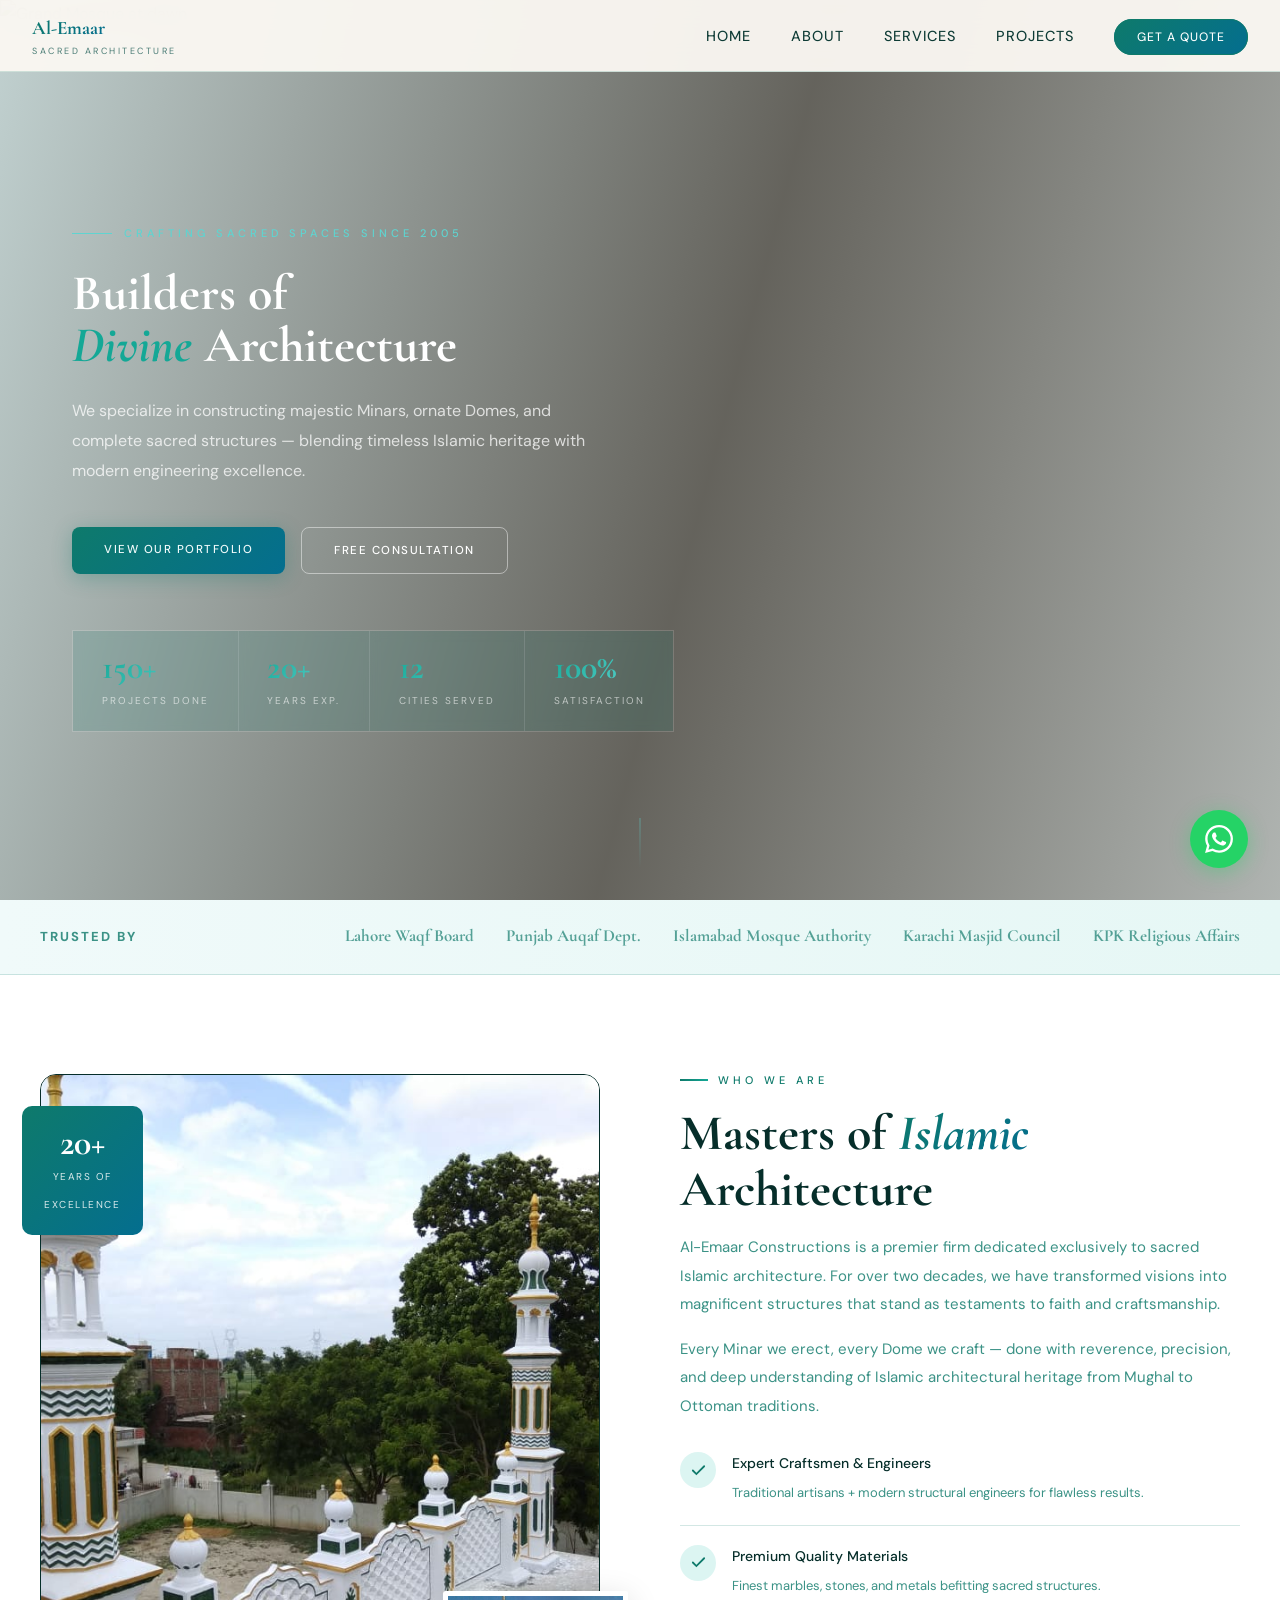
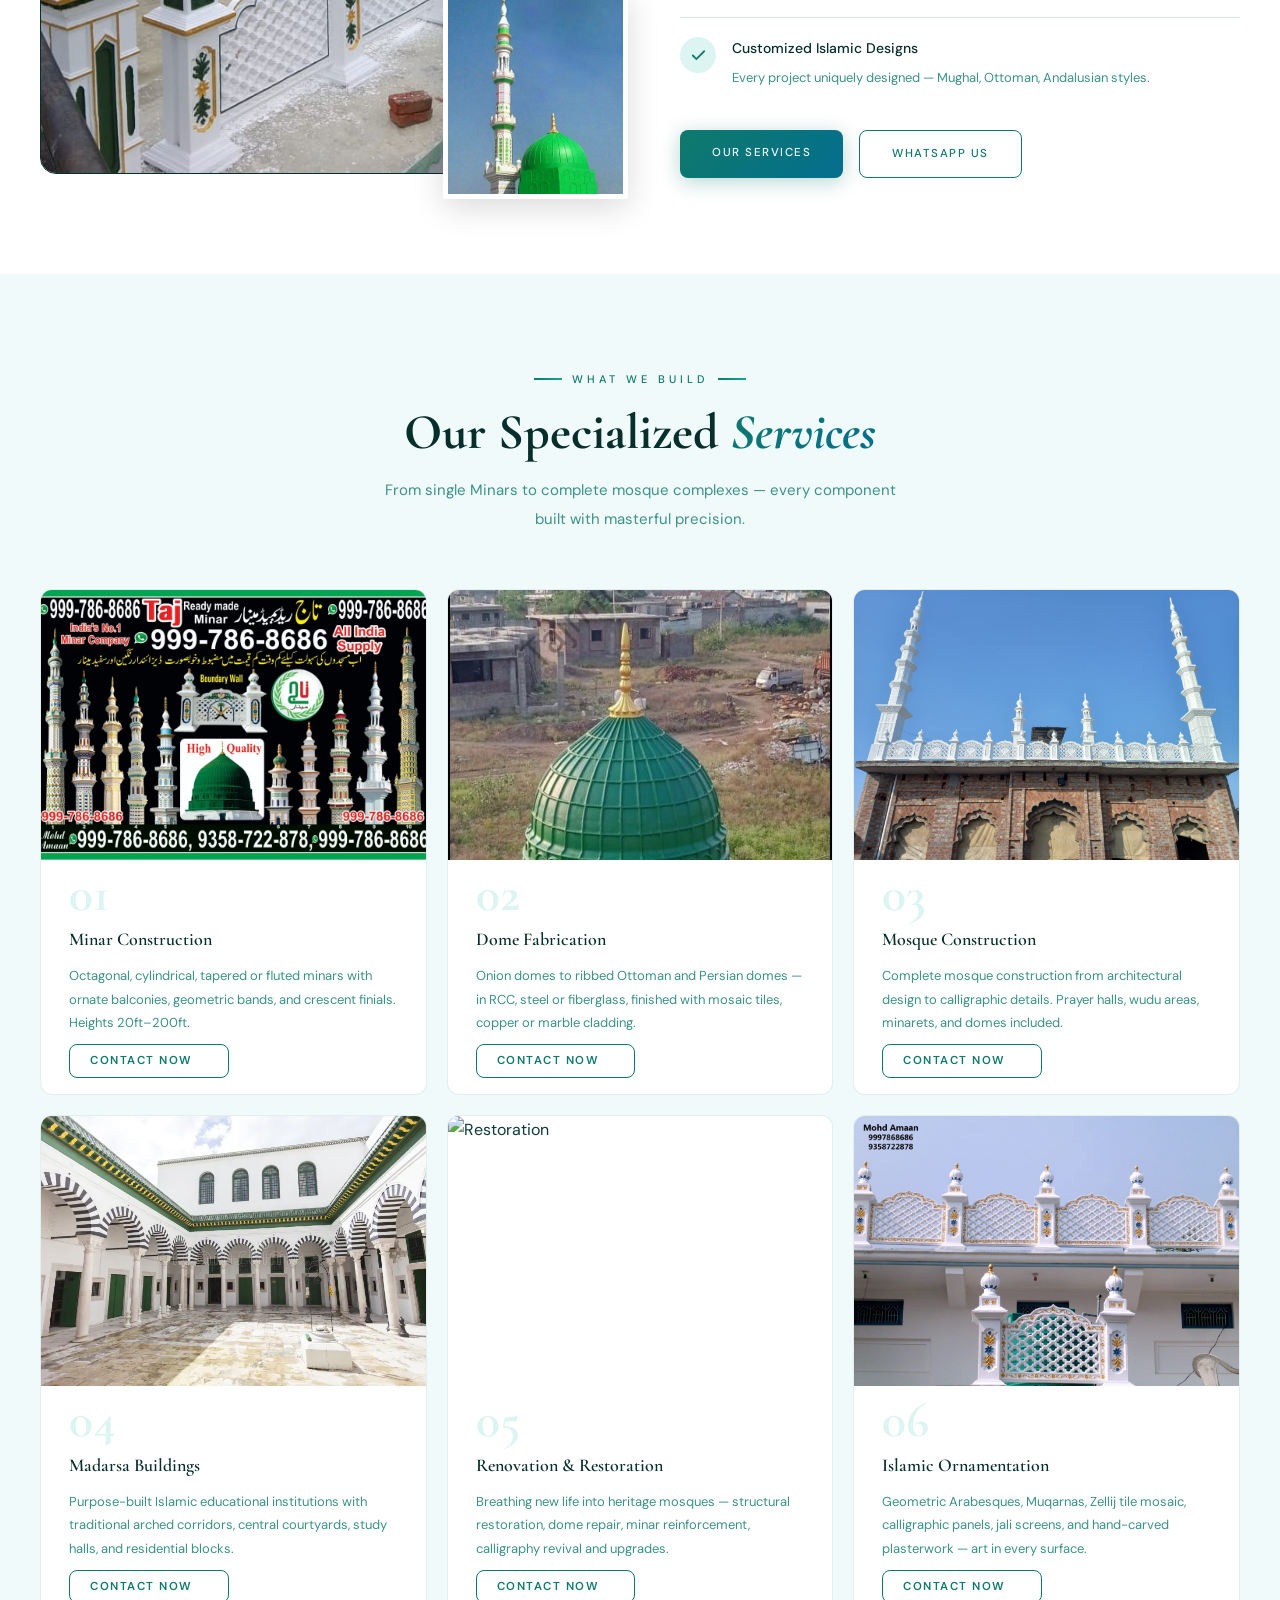
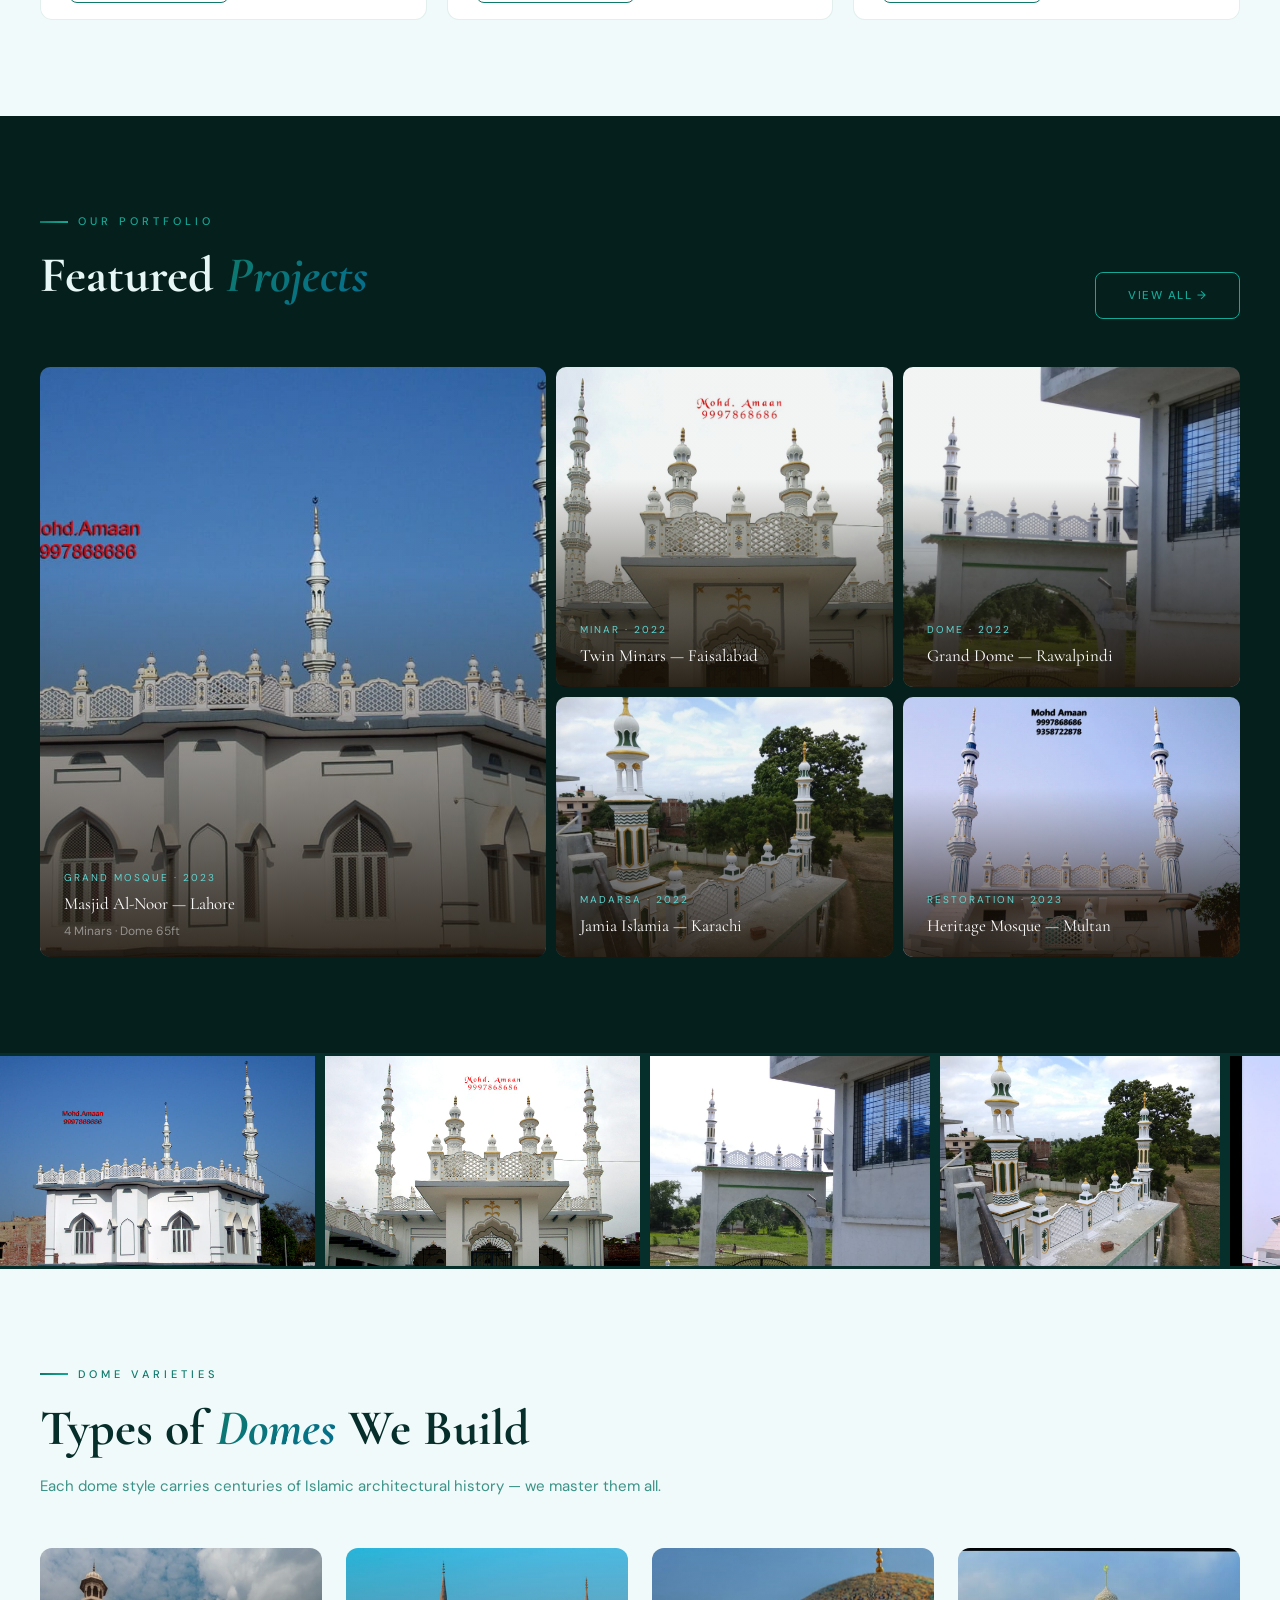
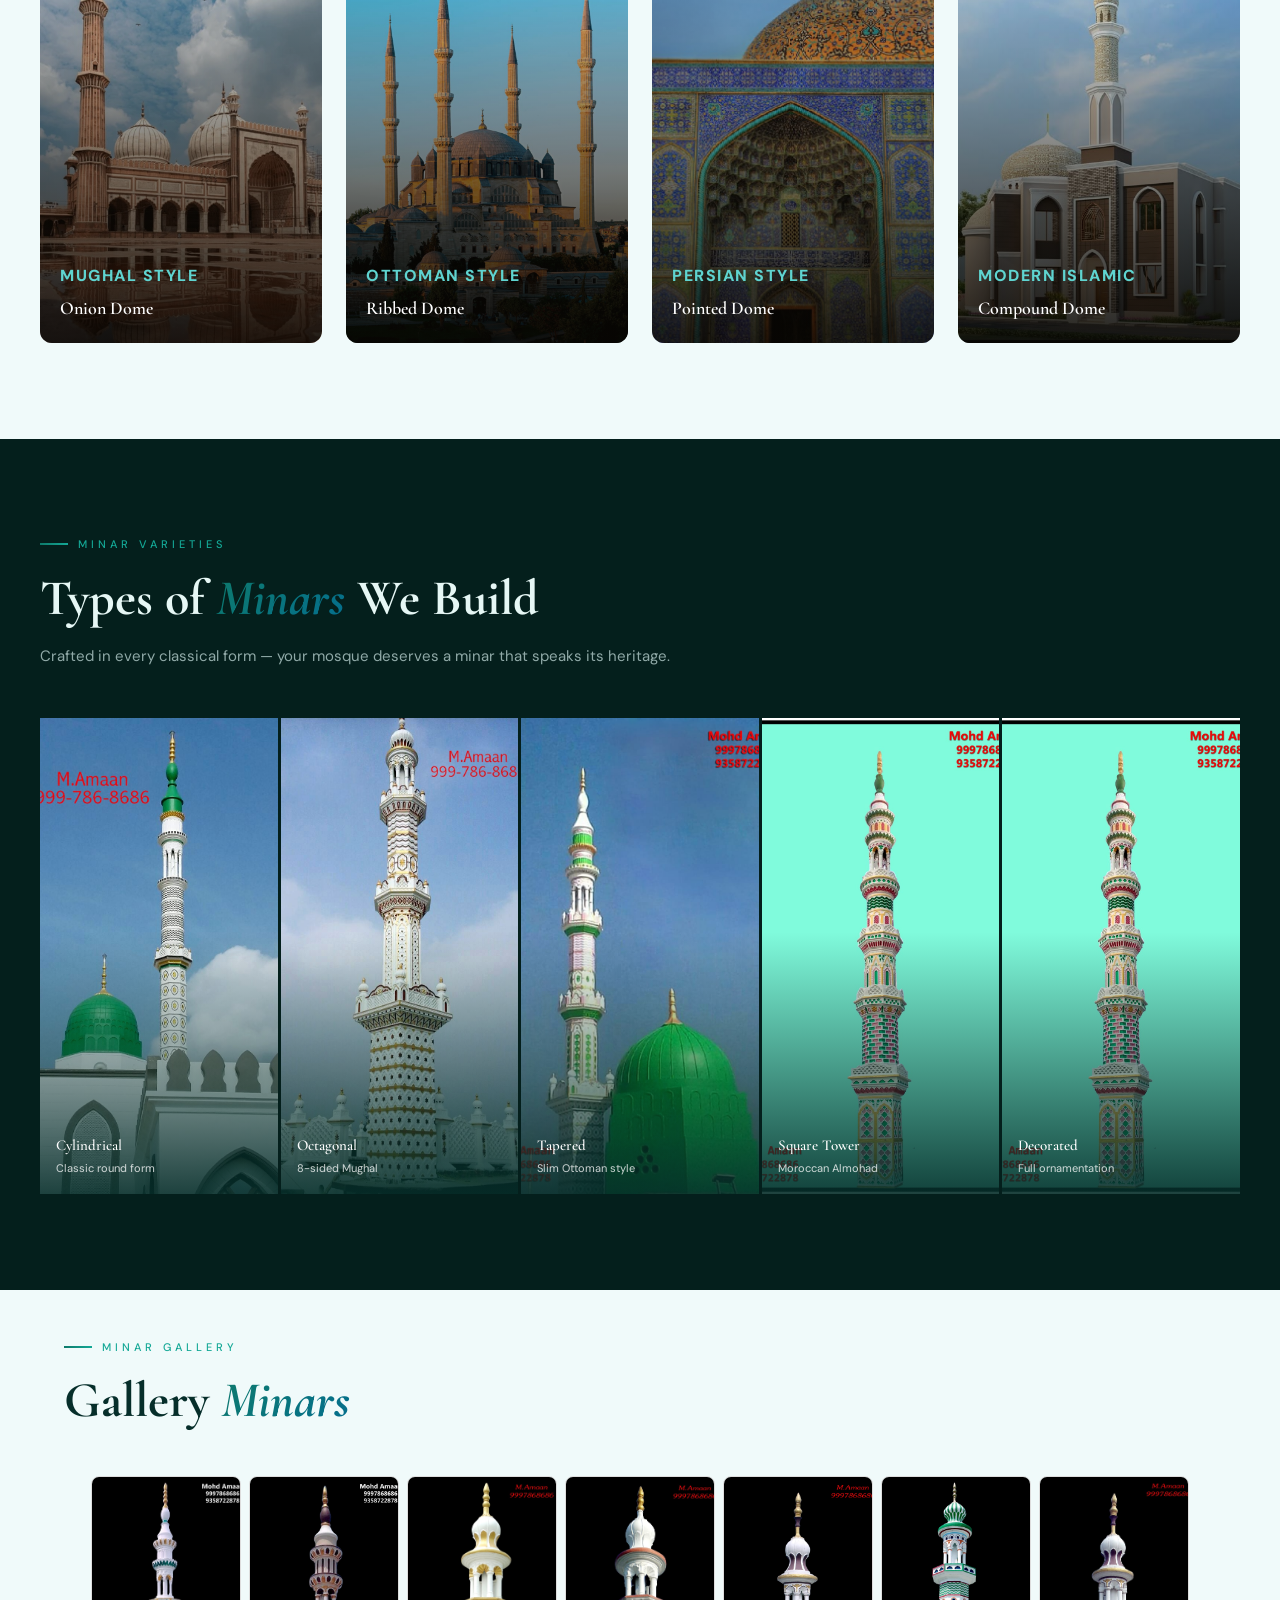
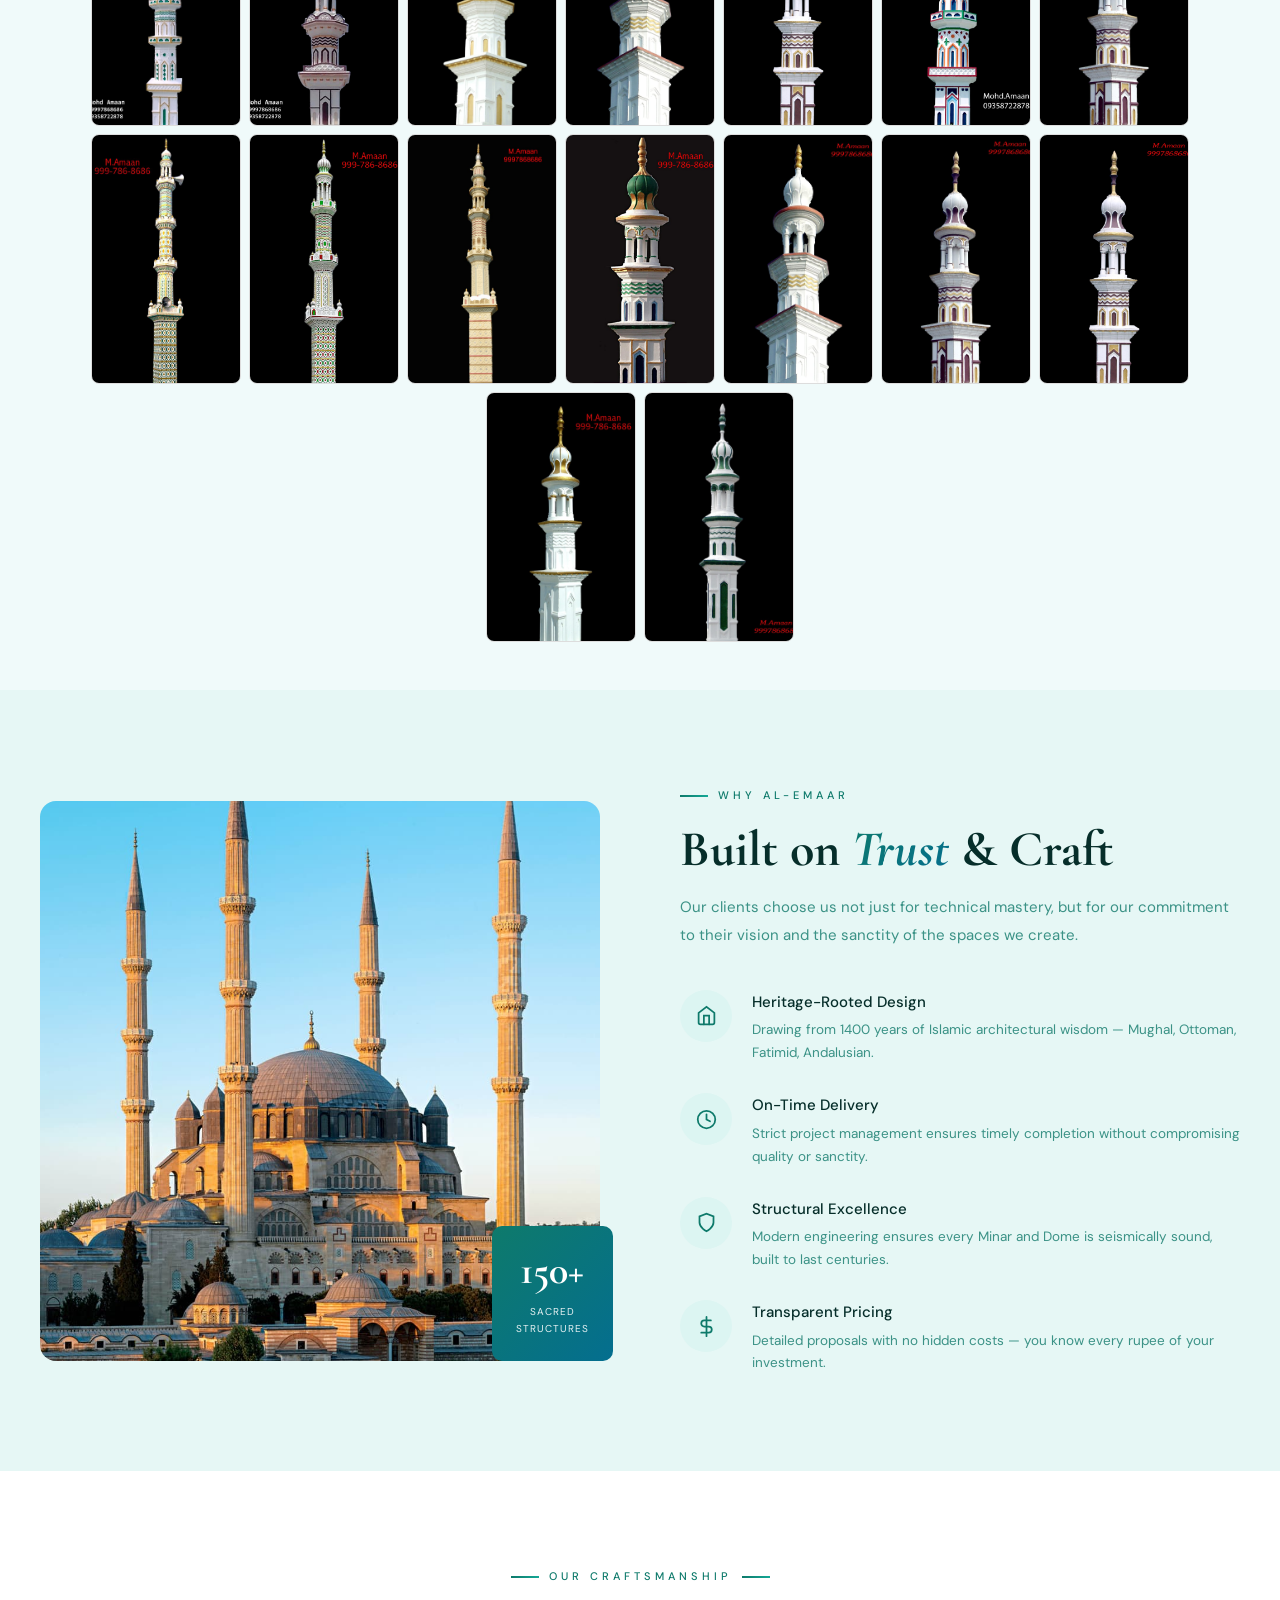
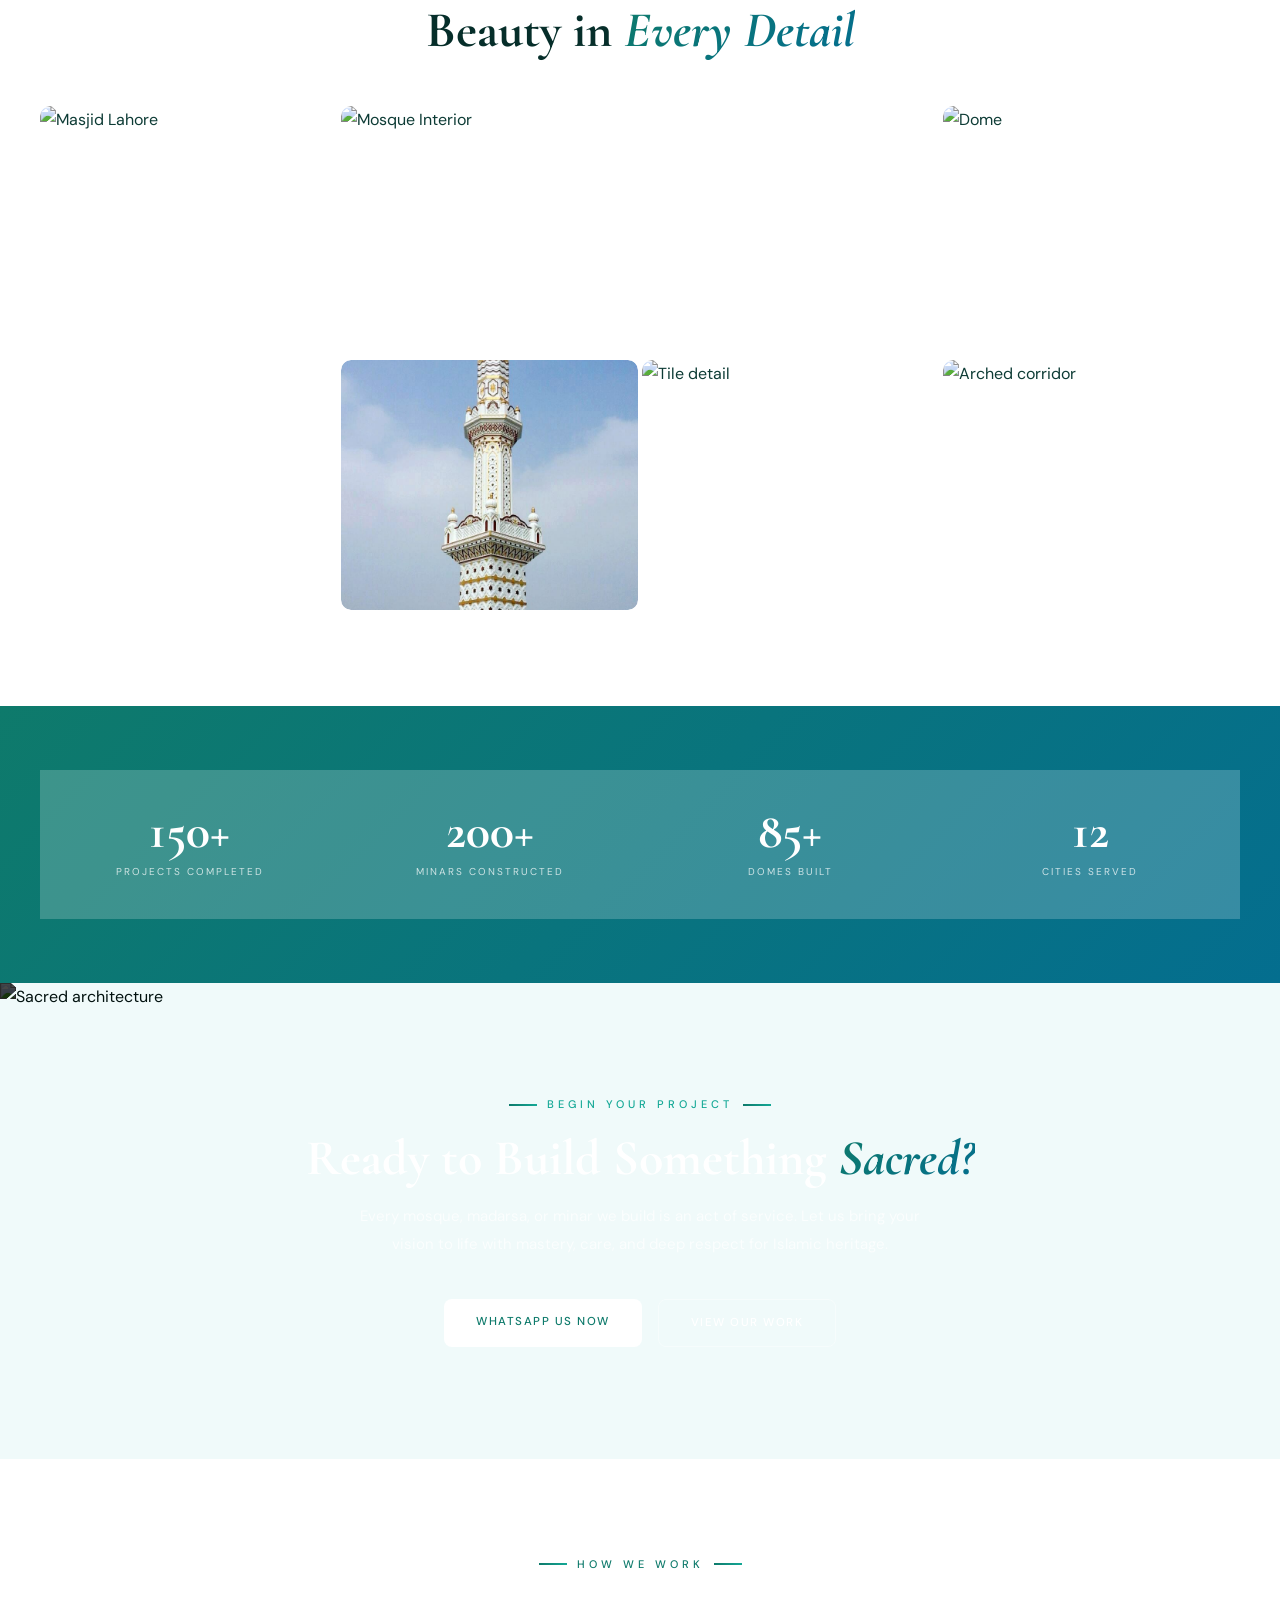
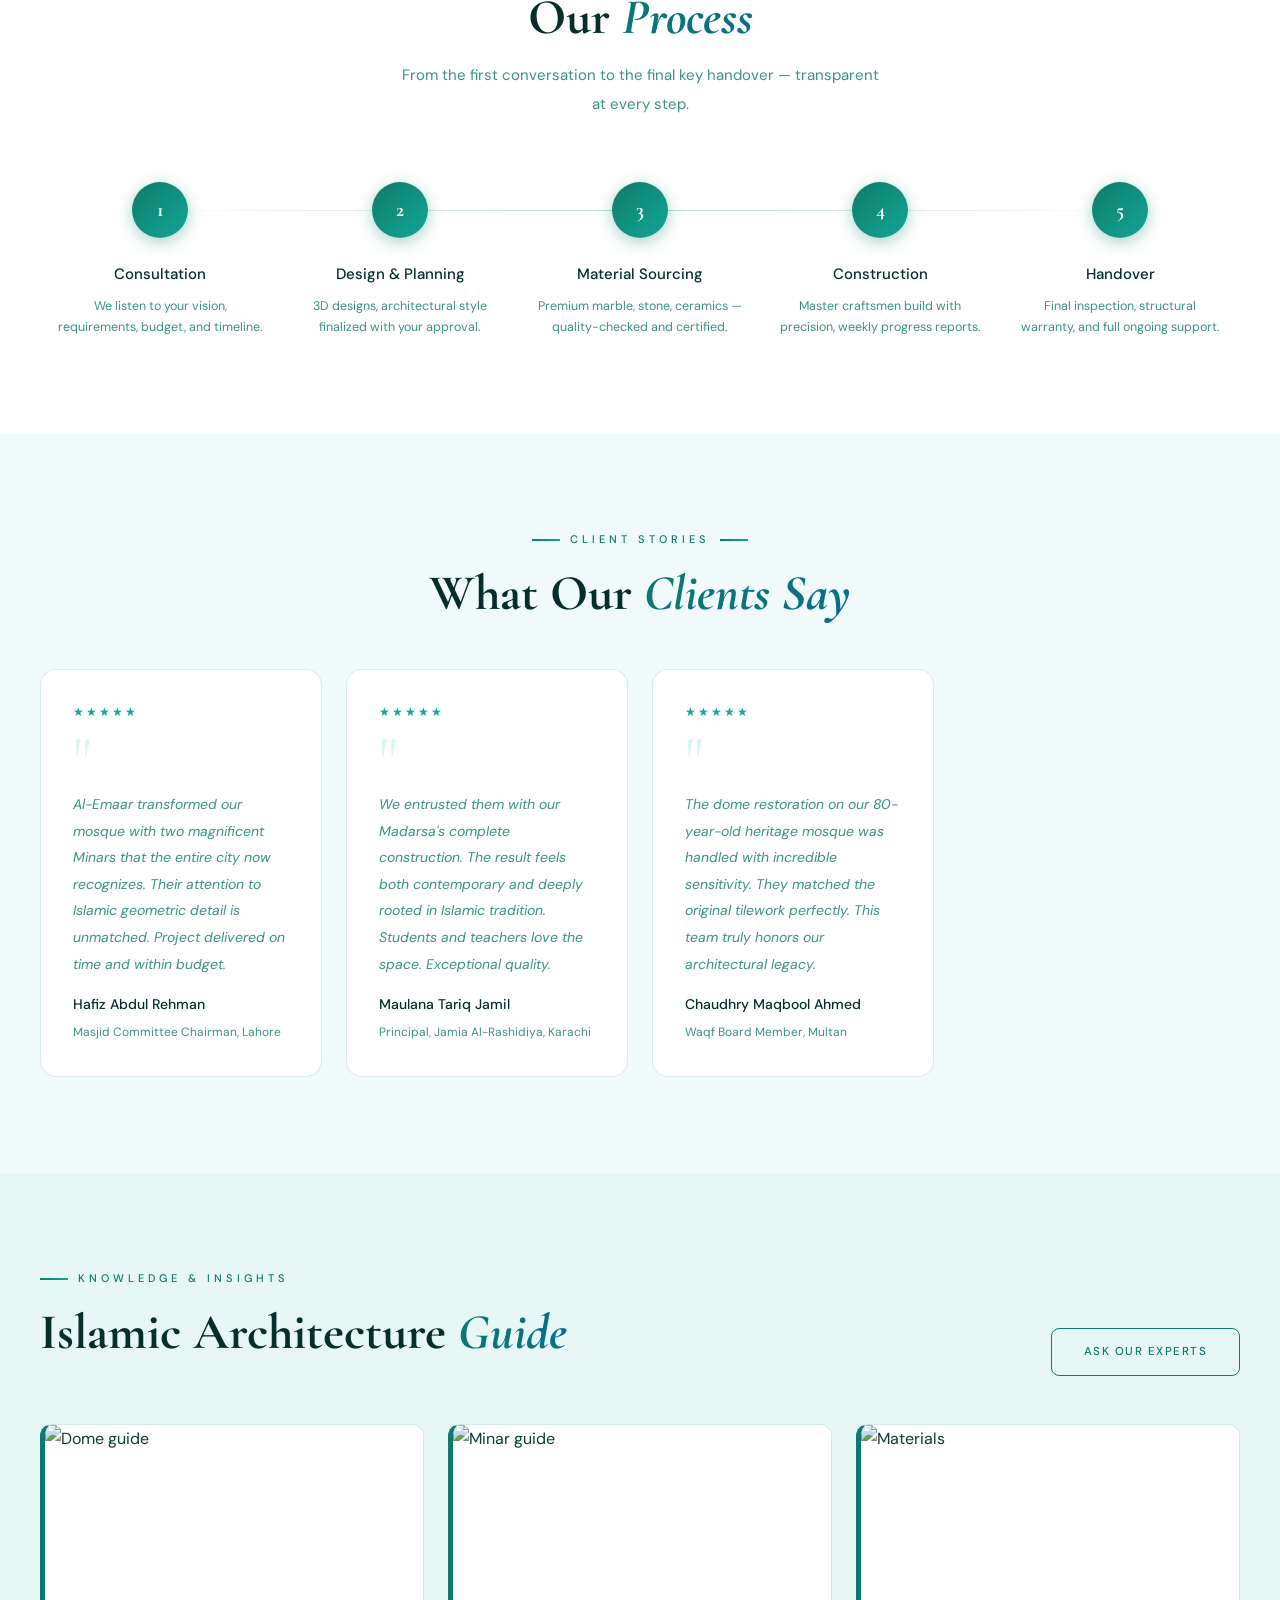
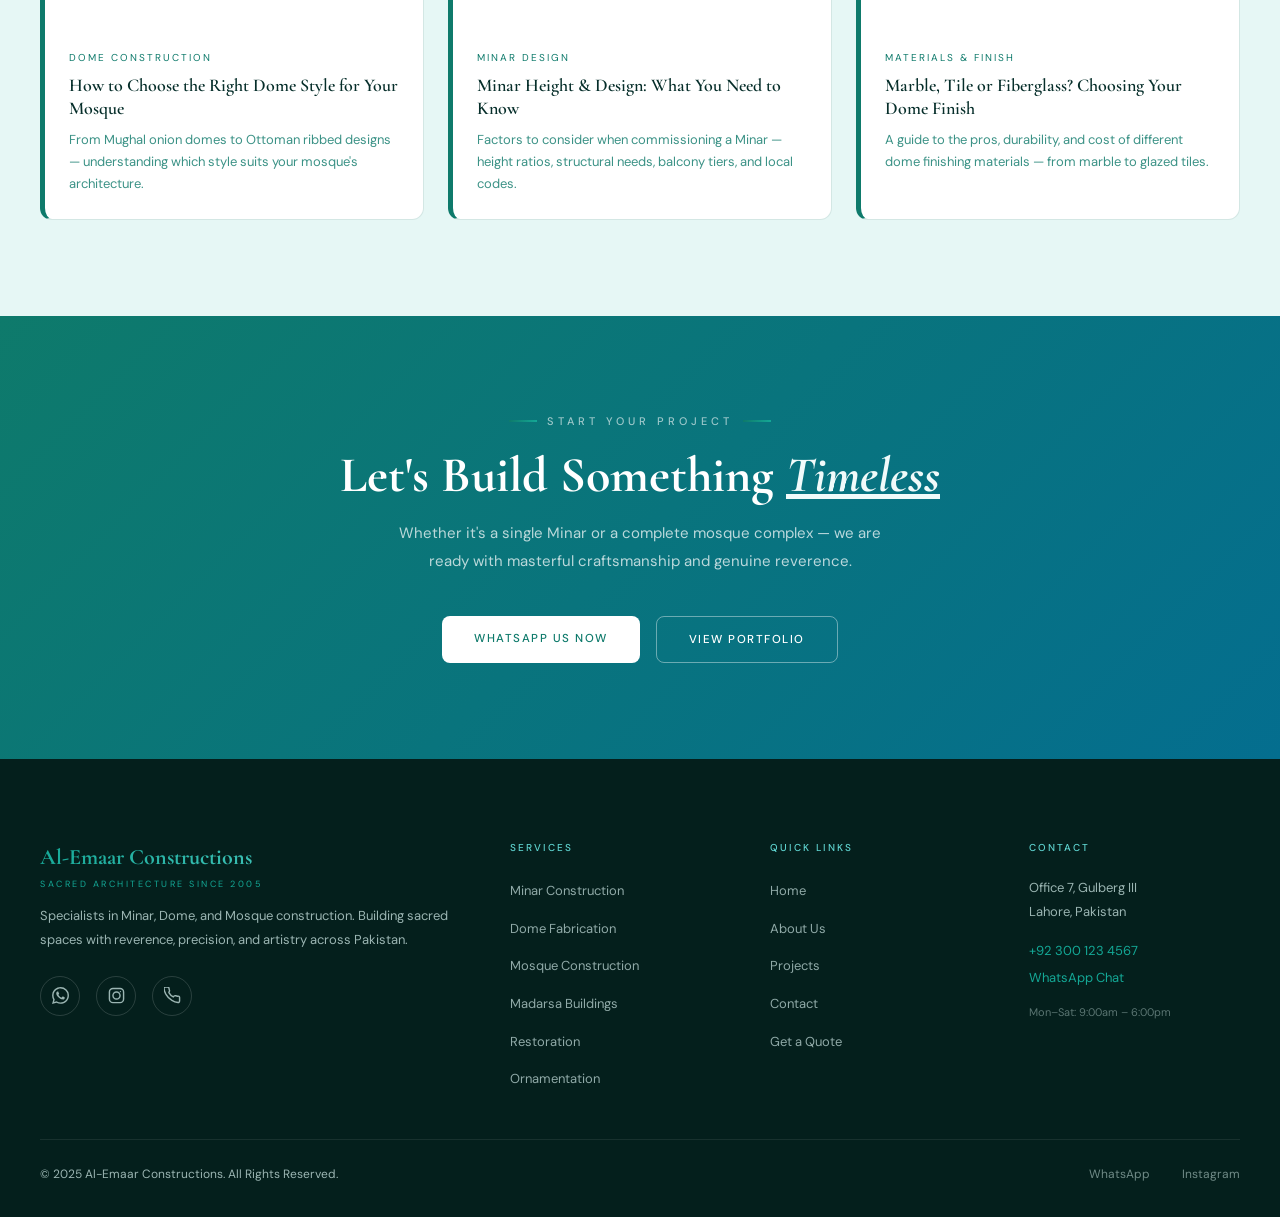
==== index.html @ b036623f "first commit" ====
<!DOCTYPE html>
<html lang="en">

<head>
  <meta charset="UTF-8">
  <meta name="viewport" content="width=device-width, initial-scale=1.0">
  <title>Al-Emaar Constructions — Minars, Domes & Sacred Architecture</title>
  <link
    href="https://fonts.googleapis.com/css2?family=Cormorant+Garamond:ital,wght@0,500;0,600;0,700;1,500;1,600&family=DM+Sans:wght@300;400;500;600&display=swap"
    rel="stylesheet">
  <link rel="stylesheet" href="https://cdnjs.cloudflare.com/ajax/libs/remixicon/4.6.0/remixicon.min.css">
  <link rel="stylesheet" href="assets/css/style.css">
</head>

<body>

  <!-- WhatsApp Float -->
  <a href="https://wa.me/923001234567?text=Assalamu%20Alaikum!%20I%20am%20interested%20in%20your%20construction%20services."
    target="_blank" class="wa-float">
    <svg width="28" height="28" viewBox="0 0 24 24" fill="white">
      <path
        d="M17.472 14.382c-.297-.149-1.758-.867-2.03-.967-.273-.099-.471-.148-.67.15-.197.297-.767.966-.94 1.164-.173.199-.347.223-.644.075-.297-.15-1.255-.463-2.39-1.475-.883-.788-1.48-1.761-1.653-2.059-.173-.297-.018-.458.13-.606.134-.133.298-.347.446-.52.149-.174.198-.298.298-.497.099-.198.05-.371-.025-.52-.075-.149-.669-1.612-.916-2.207-.242-.579-.487-.5-.669-.51-.173-.008-.371-.01-.57-.01-.198 0-.52.074-.792.372-.272.297-1.04 1.016-1.04 2.479 0 1.462 1.065 2.875 1.213 3.074.149.198 2.096 3.2 5.077 4.487.709.306 1.262.489 1.694.625.712.227 1.36.195 1.871.118.571-.085 1.758-.719 2.006-1.413.248-.694.248-1.289.173-1.413-.074-.124-.272-.198-.57-.347m-5.421 7.403h-.004a9.87 9.87 0 01-5.031-1.378l-.361-.214-3.741.982.998-3.648-.235-.374a9.86 9.86 0 01-1.51-5.26c.001-5.45 4.436-9.884 9.888-9.884 2.64 0 5.122 1.03 6.988 2.898a9.825 9.825 0 012.893 6.994c-.003 5.45-4.437 9.884-9.885 9.884m8.413-18.297A11.815 11.815 0 0012.05 0C5.495 0 .16 5.335.157 11.892c0 2.096.547 4.142 1.588 5.945L.057 24l6.305-1.654a11.882 11.882 0 005.683 1.448h.005c6.554 0 11.89-5.335 11.893-11.893a11.821 11.821 0 00-3.48-8.413z" />
    </svg>
  </a>

  <!-- Mobile Menu -->
  <div class="mobile-menu" id="mob">
    <!-- <button class="mobile-close" onclick="closeMob()"> <i class="ri-close-large-fill"></i></button> -->
    <a href="index.html" onclick="closeMob()">Home</a>
    <a href="about.html" onclick="closeMob()">About</a>
    <a href="services.html" onclick="closeMob()">Services</a>
    <a href="projects.html" onclick="closeMob()">Projects</a>
    <a href="contact.html" onclick="closeMob()">Contact</a>
  </div>

  <!-- Nav -->
  <nav id="nav">
    <a href="index.html" class="logo">
      <div><span class="logo-name">Al-Emaar</span><span class="logo-tag">Sacred Architecture</span></div>
    </a>
    <ul class="nav-links">
      <li><a href="index.html">Home</a></li>
      <li><a href="about.html">About</a></li>
      <li><a href="services.html">Services</a></li>
      <li><a href="projects.html">Projects</a></li>
      <li><a href="contact.html" class="nav-cta">Get a Quote</a></li>
    </ul>
    <!-- <button class="hamburger" onclick="openMob()"><i class="ri-menu-3-line"></i></button> -->

    <button class="hamburger" onclick="toggleMob()">
      <i id="menuIcon" class="ri-menu-3-line"></i>
    </button>

  </nav>

  <!-- 1. HERO -->
  <section id="hero">
    <div class="hbg">
      <img src="https://img.avianexperiences.com/attractions/5daa9e15-e7a0-40b2-80a5-bd30d4ea57ea"
        alt="Grand Mosque at dawn" loading="eager">
    </div>
    <div class="hc">
      <div class="hey">Crafting Sacred Spaces Since 2005</div>
      <h1 class="ht">Builders of<br><em>Divine</em> Architecture</h1>
      <p class="hd">We specialize in constructing majestic Minars, ornate Domes, and complete sacred structures —
        blending timeless Islamic heritage with modern engineering excellence.</p>
      <div class="ha">
        <a href="projects.html" class="btn-primary">View Our Portfolio</a>
        <a href="https://wa.me/923001234567?text=Assalamu%20Alaikum!%20I%20need%20a%20free%20consultation."
          target="_blank" class="btn-outline" style="color:white;border-color:rgba(255,255,255,0.45);">Free
          Consultation</a>
      </div>
      <div class="hs">
        <div class="hsi"><span class="hsn">150+</span><span class="hsl">Projects Done</span></div>
        <div class="hsi"><span class="hsn">20+</span><span class="hsl">Years Exp.</span></div>
        <div class="hsi"><span class="hsn">12</span><span class="hsl">Cities Served</span></div>
        <div class="hsi"><span class="hsn">100%</span><span class="hsl">Satisfaction</span></div>
      </div>
    </div>
    <div class="hscroll">
      <div class="hscroll-line"></div>
    </div>
  </section>

  <!-- 2. TRUST STRIP -->
  <div id="trust">
    <div class="trust-in">
      <span class="trust-lbl">Trusted By</span>
      <div class="trust-logos">
        <span>Lahore Waqf Board</span>
        <span>Punjab Auqaf Dept.</span>
        <span>Islamabad Mosque Authority</span>
        <span>Karachi Masjid Council</span>
        <span>KPK Religious Affairs</span>
      </div>
    </div>
  </div>

  <!-- 3. ABOUT PREVIEW -->
  <section id="about">
    <div class="si">
      <div class="ag">
        <div class="aic">
          <img src="assets/images/islamic images masjid.jpeg" alt="Mosque dome craftsmanship" class="aim"
            loading="lazy">
          <img src="assets/images/mindar details.jpeg" alt="Minar detail" class="aif" loading="lazy">
          <div class="ab"><span class="abn">20+</span><span class="abt">Years of<br>Excellence</span></div>
        </div>
        <div>
          <div class="sl">Who We Are</div>
          <h2 class="st">Masters of <em>Islamic</em> Architecture</h2>
          <p class="sd" style="margin-bottom:1rem;">Al-Emaar Constructions is a premier firm dedicated exclusively to
            sacred Islamic architecture. For over two decades, we have transformed visions into magnificent structures
            that stand as testaments to faith and craftsmanship.</p>
          <p class="sd">Every Minar we erect, every Dome we craft — done with reverence, precision, and deep
            understanding of Islamic architectural heritage from Mughal to Ottoman traditions.</p>
          <div class="apt">
            <div class="ap">
              <div class="api"><svg width="17" height="17" viewBox="0 0 24 24" fill="none" stroke="currentColor"
                  stroke-width="2.5" stroke-linecap="round">
                  <polyline points="20 6 9 17 4 12" />
                </svg></div>
              <div class="apt2"><strong>Expert Craftsmen & Engineers</strong><span>Traditional artisans + modern
                  structural engineers for flawless results.</span></div>
            </div>
            <div class="ap">
              <div class="api"><svg width="17" height="17" viewBox="0 0 24 24" fill="none" stroke="currentColor"
                  stroke-width="2.5" stroke-linecap="round">
                  <polyline points="20 6 9 17 4 12" />
                </svg></div>
              <div class="apt2"><strong>Premium Quality Materials</strong><span>Finest marbles, stones, and metals
                  befitting sacred structures.</span></div>
            </div>
            <div class="ap">
              <div class="api"><svg width="17" height="17" viewBox="0 0 24 24" fill="none" stroke="currentColor"
                  stroke-width="2.5" stroke-linecap="round">
                  <polyline points="20 6 9 17 4 12" />
                </svg></div>
              <div class="apt2"><strong>Customized Islamic Designs</strong><span>Every project uniquely designed —
                  Mughal, Ottoman, Andalusian styles.</span></div>
            </div>
          </div>
          <div style="margin-top:2.5rem;display:flex;gap:1rem;flex-wrap:wrap;">
            <a href="services.html" class="btn-primary">Our Services</a>
            <a href="https://wa.me/923001234567" target="_blank" class="btn-outline">WhatsApp Us</a>
          </div>
        </div>
      </div>
    </div>
  </section>

  <!-- 4. SERVICES -->
  <section id="services" style="padding:6rem 2rem;background:var(--cream);">
    <div class="si">
      <div style="text-align:center;margin-bottom:3.5rem;">
        <div class="sl c">What We Build</div>
        <h2 class="st" style="text-align:center;">Our Specialized <em>Services</em></h2>
        <p class="sd" style="text-align:center;max-width:540px;margin:0 auto;">From single Minars to complete mosque
          complexes — every component built with masterful precision.</p>
      </div>
      <div class="sg">
        <div class="sc">
          <div class="sciw"><img src="assets/images/minar construction.jpeg" alt="Minar" class="sci" loading="lazy">
          </div>
          <div class="scb">
            <div class="scn">01</div>
            <div class="sct">Minar Construction</div>
            <div class="scd">Octagonal, cylindrical, tapered or fluted minars with ornate balconies, geometric bands,
              and crescent finials. Heights 20ft–200ft.</div>
            <a href="https://wa.me/923001234567?text=Assalamu%20Alaikum!%20I%20need%20a%20free%20consultation."
              target="_blank" class="btn-outline">Contact
              Now <i class="ri-arrow-right-circle-line"></i> </a>
          </div>

        </div>
        <div class="sc">
          <div class="sciw"><img src="assets/images/Dome Fabrication.jpeg" alt="Dome" class="sci" loading="lazy"
              style="object-position: top;"></div>
          <div class="scb">
            <div class="scn">02</div>
            <div class="sct">Dome Fabrication</div>
            <div class="scd">Onion domes to ribbed Ottoman and Persian domes — in RCC, steel or fiberglass, finished
              with mosaic tiles, copper or marble cladding.</div>
            <a href="https://wa.me/923001234567?text=Assalamu%20Alaikum!%20I%20need%20a%20free%20consultation."
              target="_blank" class="btn-outline">Contact
              Now <i class="ri-arrow-right-circle-line"></i> </a>
          </div>
        </div>
        <div class="sc">
          <div class="sciw"><img src="assets/images/Mosque Constructio.jpeg" alt="Mosque" class="sci" loading="lazy">
          </div>
          <div class="scb">
            <div class="scn">03</div>
            <div class="sct">Mosque Construction</div>
            <div class="scd">Complete mosque construction from architectural design to calligraphic details. Prayer
              halls, wudu areas, minarets, and domes included.</div>
            <a href="https://wa.me/923001234567?text=Assalamu%20Alaikum!%20I%20need%20a%20free%20consultation."
              target="_blank" class="btn-outline">Contact
              Now <i class="ri-arrow-right-circle-line"></i> </a>
          </div>
        </div>
        <div class="sc">
          <div class="sciw"><img src="assets/images/Madarsa Buildings.webp" alt="Madarsa" class="sci" loading="lazy">
          </div>
          <div class="scb">
            <div class="scn">04</div>
            <div class="sct">Madarsa Buildings</div>
            <div class="scd">Purpose-built Islamic educational institutions with traditional arched corridors, central
              courtyards, study halls, and residential blocks.</div>
            <a href="https://wa.me/923001234567?text=Assalamu%20Alaikum!%20I%20need%20a%20free%20consultation."
              target="_blank" class="btn-outline">Contact
              Now <i class="ri-arrow-right-circle-line"></i> </a>
          </div>
        </div>
        <div class="sc">
          <div class="sciw"><img src="https://images.unsplash.com/photo-1584551246679-0daf3d275d0f?w=600&q=80"
              alt="Restoration" class="sci" loading="lazy"></div>
          <div class="scb">
            <div class="scn">05</div>
            <div class="sct">Renovation & Restoration</div>
            <div class="scd">Breathing new life into heritage mosques — structural restoration, dome repair, minar
              reinforcement, calligraphy revival and upgrades.</div>
            <a href="https://wa.me/923001234567?text=Assalamu%20Alaikum!%20I%20need%20a%20free%20consultation."
              target="_blank" class="btn-outline">Contact
              Now <i class="ri-arrow-right-circle-line"></i> </a>
          </div>
        </div>
        <div class="sc">
          <div class="sciw"><img src="assets/images/Islamic Ornamentation.jpeg" alt="Ornamentation" class="sci"
              loading="lazy"></div>
          <div class="scb">
            <div class="scn">06</div>
            <div class="sct">Islamic Ornamentation</div>
            <div class="scd">Geometric Arabesques, Muqarnas, Zellij tile mosaic, calligraphic panels, jali screens, and
              hand-carved plasterwork — art in every surface.</div>
            <a href="https://wa.me/923001234567?text=Assalamu%20Alaikum!%20I%20need%20a%20free%20consultation."
              target="_blank" class="btn-outline">Contact
              Now <i class="ri-arrow-right-circle-line"></i> </a>
          </div>
        </div>
      </div>
    </div>
  </section>

  <!-- 5. PROJECTS PREVIEW -->
  <section id="pp" style="background:var(--dark);padding:6rem 2rem;">
    <div class="si">
      <div class="pph">
        <div>
          <div class="sl" style="color:var(--gold-light);">Our Portfolio</div>
          <h2 class="st" style="color:var(--ivory);">Featured <em style="color:var(--gold-light);">Projects</em></h2>
        </div>
        <a href="projects.html" class="btn-outline"
          style="color:var(--gold-light);border-color:var(--gold-light);white-space:nowrap;">View All →</a>
      </div>
      <div class="pmg">
        <div class="pt tall">
          <img src="assets/images/masjid 1.jpeg" alt="Masjid Al-Noor Lahore" loading="lazy">
          <div class="pov"></div>
          <div class="pin">
            <div class="pc">Grand Mosque · 2023</div>
            <div class="pn">Masjid Al-Noor — Lahore</div>
            <div class="pl">4 Minars · Dome 65ft</div>
          </div>
        </div>
        <div class="pt">
          <img src="assets/images/masjid 2.jpeg" alt="Twin Minars" loading="lazy">
          <div class="pov"></div>
          <div class="pin">
            <div class="pc">Minar · 2022</div>
            <div class="pn">Twin Minars — Faisalabad</div>
          </div>
        </div>
        <div class="pt">
          <img src="assets/images/masjid 3.jpeg" alt="Grand Dome" loading="lazy">
          <div class="pov"></div>
          <div class="pin">
            <div class="pc">Dome · 2022</div>
            <div class="pn">Grand Dome — Rawalpindi</div>
          </div>
        </div>
        <div class="pt">
          <img src="assets/images/masjid 4.jpeg" alt="Jamia Islamia" loading="lazy">
          <div class="pov"></div>
          <div class="pin">
            <div class="pc">Madarsa · 2022</div>
            <div class="pn">Jamia Islamia — Karachi</div>
          </div>
        </div>
        <div class="pt">
          <img src="assets/images/masjid 5.jpeg" alt="Heritage Mosque" loading="lazy">
          <div class="pov"></div>
          <div class="pin">
            <div class="pc">Restoration · 2023</div>
            <div class="pn">Heritage Mosque — Multan</div>
          </div>
        </div>
      </div>
    </div>
  </section>

  <!-- 6. SCROLLING GALLERY -->
  <section id="gs">
    <div class="gstrip">
      <img src="assets/images/masjid 1.jpeg" alt="mosque" loading="lazy">
      <img src="assets/images/masjid 2.jpeg" alt="minar" loading="lazy">
      <img src="assets/images/masjid 3.jpeg" alt="dome" loading="lazy">
      <img src="assets/images/masjid 4.jpeg" alt="mosque interior" loading="lazy">
      <img src="assets/images/masjid 5.jpeg" alt="dome detail" loading="lazy" style="object-fit: cover;">
      <img src="assets/images/masjid 6.jpeg" alt="madarsa" loading="lazy">
      <img src="assets/images/masjid 7.jpeg" alt="islamic art" loading="lazy">
      <img src="assets/images/masjid 8.jpeg" alt="architecture" loading="lazy">
      <img src="assets/images/masjid 9.jpeg" alt="mosque" loading="lazy">
      <img src="assets/images/masjid 10.jpeg" alt="minar" loading="lazy">
      <img src="assets/images/masjid 11.jpeg" alt="dome" loading="lazy">
      <img src="assets/images/masjid 12.jpeg" alt="mosque interior" loading="lazy">
      <img src="assets/images/masjid 13.jpeg" alt="dome detail" loading="lazy">
      <img src="assets/images/masjid 14.jpeg" alt="madarsa" loading="lazy">
      <img src="assets/images/masjid 15.jpeg" alt="islamic art" loading="lazy">
      <img src="assets/images/masjid 16.jpeg" alt="architecture" loading="lazy">
    </div>
  </section>

  <!-- 7. DOME TYPES -->
  <section id="dt" style="padding:6rem 2rem;">
    <div class="si">
      <div style="margin-bottom:3rem;">
        <div class="sl">Dome Varieties</div>
        <h2 class="st">Types of <em>Domes</em> We Build</h2>
        <p class="sd">Each dome style carries centuries of Islamic architectural history — we master them all.</p>
      </div>
      <div class="dg">
        <div class="dc"><img src="assets/images/Mughal Styl.webp" alt="Onion Dome" loading="lazy">
          <div class="dco"></div>
          <div class="dci">
            <div class="dcs">Mughal Style</div>
            <div class="dct">Onion Dome</div>
          </div>
        </div>
        <div class="dc"><img src="assets/images/Ottoman Style.jpeg" alt="Ottoman Dome" loading="lazy">
          <div class="dco"></div>
          <div class="dci">
            <div class="dcs">Ottoman Style</div>
            <div class="dct">Ribbed Dome</div>
          </div>
        </div>
        <div class="dc"><img src="assets/images/Persian Style.jpg" alt="Persian Dome" loading="lazy">
          <div class="dco"></div>
          <div class="dci">
            <div class="dcs">Persian Style</div>
            <div class="dct">Pointed Dome</div>
          </div>
        </div>
        <div class="dc"><img src="assets/images/Modern Islamic.jpg" alt="Compound Dome" loading="lazy"
            style="object-position: bottom;">
          <div class="dco"></div>
          <div class="dci">
            <div class="dcs">Modern Islamic</div>
            <div class="dct">Compound Dome</div>
          </div>
        </div>
      </div>
    </div>
  </section>

  <!-- 8. MINAR TYPES -->
  <section id="mt" style="background:var(--dark);padding:6rem 2rem;">
    <div class="si">
      <div style="margin-bottom:3rem;">
        <div class="sl" style="color:var(--gold-light);">Minar Varieties</div>
        <h2 class="st" style="color:var(--ivory);">Types of <em style="color:var(--gold-light);">Minars</em> We Build
        </h2>
        <p class="sd" style="color:rgba(220,245,242,0.65);">Crafted in every classical form — your mosque deserves a
          minar that speaks its heritage.</p>
      </div>
      <div class="mg">
        <div class="mi"><img src="assets/images/minar type 1.jpeg" alt="Cylindrical Minar" loading="lazy">
          <div class="mio"></div>
          <div class="mii">
            <div class="mit">Cylindrical</div>
            <div class="mid">Classic round form</div>
          </div>
        </div>
        <div class="mi"><img src="assets/images/minar type 2.jpeg" alt="Octagonal Minar" loading="lazy">
          <div class="mio"></div>
          <div class="mii">
            <div class="mit">Octagonal</div>
            <div class="mid">8-sided Mughal</div>
          </div>
        </div>
        <div class="mi"><img src="assets/images/minar type 3.jpeg" alt="Tapered Minar" loading="lazy">
          <div class="mio"></div>
          <div class="mii">
            <div class="mit">Tapered</div>
            <div class="mid">Slim Ottoman style</div>
          </div>
        </div>
        <div class="mi"><img src="assets/images/minar type 4.jpeg" alt="Square Minar" loading="lazy">
          <div class="mio"></div>
          <div class="mii">
            <div class="mit">Square Tower</div>
            <div class="mid">Moroccan Almohad</div>
          </div>
        </div>
        <div class="mi"><img src="assets/images/minar type 4.jpeg" alt="Decorated Minar" loading="lazy">
          <div class="mio"></div>
          <div class="mii">
            <div class="mit">Decorated</div>
            <div class="mid">Full ornamentation</div>
          </div>
        </div>
      </div>
    </div>
  </section>

  <!-- added new  SCROLLING GALLERY MINARS -->
  <!-- HTML -->
  <section id="gallery-section" class="gs-g">
    <div style="margin-bottom:3rem;">
      <div class="sl" style="color:var(--gold-light);">Minar gallery</div>
      <h2 class="st" style="color:var(--dark);">Gallery <em style="color:var(--gold-light);">Minars</em></h2>

    </div>
    <div class="image-grid">
      <img src="assets/images/minars/minar 1.jpeg" alt="mosque" loading="lazy" data-i="0">
      <img src="assets/images/minars/minar 2.jpeg" alt="minar" loading="lazy" data-i="1">
      <img src="assets/images/minars/minar 3.jpeg" alt="dome" loading="lazy" data-i="2">
      <img src="assets/images/minars/minar 4.jpeg" alt="mosque interior" loading="lazy" data-i="3">
      <img src="assets/images/minars/minar 5.jpeg" alt="dome detail" loading="lazy" data-i="4">
      <img src="assets/images/minars/minar 6.jpeg" alt="madarsa" loading="lazy" data-i="5">
      <img src="assets/images/minars/minar 7.jpeg" alt="islamic art" loading="lazy" data-i="6">
      <img src="assets/images/minars/minar 8.jpeg" alt="architecture" loading="lazy" data-i="7">
      <img src="assets/images/minars/minar 9.jpeg" alt="mosque" loading="lazy" data-i="8">
      <img src="assets/images/minars/minar 10.jpeg" alt="minar" loading="lazy" data-i="9">
      <img src="assets/images/minars/minar 11.jpeg" alt="dome" loading="lazy" data-i="10">
      <img src="assets/images/minars/minar 12.jpeg" alt="mosque interior" loading="lazy" data-i="11">
      <img src="assets/images/minars/minar 13.jpeg" alt="dome detail" loading="lazy" data-i="12">
      <img src="assets/images/minars/minar 14.jpeg" alt="madarsa" loading="lazy" data-i="13">
      <img src="assets/images/minars/minar 15.jpeg" alt="islamic art" loading="lazy" data-i="14">
      <img src="assets/images/minars/minar 16.jpeg" alt="architecture" loading="lazy" data-i="15">
    </div>
  </section>

  <!-- Lightbox -->
  <div class="lightbox-overlay" id="lightboxOverlay">
    <button class="lightbox-close" id="lightboxClose">&#x2715;</button>
    <div class="lightbox-wrapper">
      <button class="lightbox-arrow lightbox-arrow-prev" id="lightboxPrev">&#8592;</button>
      <img src="" alt="" id="lightboxImage">
      <button class="lightbox-arrow lightbox-arrow-next" id="lightboxNext">&#8594;</button>
    </div>
    <div class="lightbox-counter" id="lightboxCounter"></div>
  </div>

  <!-- 9. WHY US -->
  <section id="why" style="background:var(--ivory);padding:6rem 2rem;">
    <div class="si">
      <div class="wg">
        <div class="wic">
          <img src="assets/images/Ottoman Style.jpeg" alt="Our craftsmanship" class="wim" loading="lazy">
          <div class="wib">
            <div
              style="font-family:'Cormorant Garamond',serif;font-size:40px;font-weight:700;line-height:1;margin-bottom: 13px;">
              150+</div>
            <div style="font-size:10px;letter-spacing:1px;text-transform:uppercase;opacity:0.9;">Sacred<br>Structures
            </div>
          </div>
        </div>
        <div>
          <div class="sl">Why Al-Emaar</div>
          <h2 class="st">Built on <em>Trust</em> &amp; Craft</h2>
          <p class="sd" style="margin-bottom:2.5rem;">Our clients choose us not just for technical mastery, but for our
            commitment to their vision and the sanctity of the spaces we create.</p>
          <div class="wfs">
            <div class="wf">
              <div class="wi"><svg width="21" height="21" viewBox="0 0 24 24" fill="none" stroke="currentColor"
                  stroke-width="2" stroke-linecap="round">
                  <path d="M3 9l9-7 9 7v11a2 2 0 01-2 2H5a2 2 0 01-2-2z" />
                  <polyline points="9 22 9 12 15 12 15 22" />
                </svg></div>
              <div class="wft"><strong>Heritage-Rooted Design</strong>
                <p>Drawing from 1400 years of Islamic architectural wisdom — Mughal, Ottoman, Fatimid, Andalusian.</p>
              </div>
            </div>
            <div class="wf">
              <div class="wi"><svg width="21" height="21" viewBox="0 0 24 24" fill="none" stroke="currentColor"
                  stroke-width="2" stroke-linecap="round">
                  <circle cx="12" cy="12" r="10" />
                  <polyline points="12 6 12 12 16 14" />
                </svg></div>
              <div class="wft"><strong>On-Time Delivery</strong>
                <p>Strict project management ensures timely completion without compromising quality or sanctity.</p>
              </div>
            </div>
            <div class="wf">
              <div class="wi"><svg width="21" height="21" viewBox="0 0 24 24" fill="none" stroke="currentColor"
                  stroke-width="2" stroke-linecap="round">
                  <path d="M12 22s8-4 8-10V5l-8-3-8 3v7c0 6 8 10 8 10z" />
                </svg></div>
              <div class="wft"><strong>Structural Excellence</strong>
                <p>Modern engineering ensures every Minar and Dome is seismically sound, built to last centuries.</p>
              </div>
            </div>
            <div class="wf">
              <div class="wi"><svg width="21" height="21" viewBox="0 0 24 24" fill="none" stroke="currentColor"
                  stroke-width="2" stroke-linecap="round">
                  <line x1="12" y1="1" x2="12" y2="23" />
                  <path d="M17 5H9.5a3.5 3.5 0 000 7h5a3.5 3.5 0 010 7H6" />
                </svg></div>
              <div class="wft"><strong>Transparent Pricing</strong>
                <p>Detailed proposals with no hidden costs — you know every rupee of your investment.</p>
              </div>
            </div>
          </div>
        </div>
      </div>
    </div>
  </section>

  <!-- 10. IMAGE MOSAIC -->
  <section id="mosaic" style="background:var(--white);padding:6rem 2rem;">
    <div class="si">
      <div style="text-align:center;margin-bottom:3rem;">
        <div class="sl c">Our Craftsmanship</div>
        <h2 class="st" style="text-align:center;">Beauty in <em>Every Detail</em></h2>
      </div>
      <div class="mgd">
        <div class="mc tall"><img
            src="https://www.abirpothi.com/wp-content/uploads/2023/01/The-Asfi-Mosque-located-near-the-Bara-Imambara-in-Lucknow-India-scaled.jpg"
            alt="Masjid Lahore" loading="lazy">
          <div class="mcp"><span>Masjid Al-Noor, Lahore</span></div>
        </div>
        <div class="mc wide"><img
            src="https://www.hoteldekho.com/blog/wp-content/uploads/2021/12/Mosques-in-India-6-2.jpg"
            alt="Mosque Interior" loading="lazy">
          <div class="mcp"><span>Prayer Hall Dome — Islamabad</span></div>
        </div>
        <div class="mc"><img
            src="https://dynamic-media-cdn.tripadvisor.com/media/photo-o/08/ac/52/53/masjid-sultan-ahmad-shah.jpg?w=800&h=500&s=1"
            alt="Dome" loading="lazy">
          <div class="mcp"><span>Grand Dome, Rawalpindi</span></div>
        </div>
        <div class="mc"><img src="assets/images/minar type 2.jpeg" alt="Minar" loading="lazy">
          <div class="mcp"><span>Twin Minars, Faisalabad</span></div>
        </div>
        <div class="mc"><img
            src="https://risemalaysia.com.my/wp-content/uploads/2022/11/Sejarah-Masjid-Negeri-Sultan-Ahmad-1.jpg"
            alt="Tile detail" loading="lazy">
          <div class="mcp"><span>Tile Mosaic Detail</span></div>
        </div>
        <div class="mc"><img
            src="https://images.unsplash.com/photo-1590273089302-ebbc53986b6e?fm=jpg&q=60&w=3000&auto=format&fit=crop&ixlib=rb-4.1.0&ixid=M3wxMjA3fDB8MHxzZWFyY2h8Mnx8bW9zcXVlfGVufDB8fDB8fHww"
            alt="Arched corridor" loading="lazy">
          <div class="mcp"><span>Arched Corridor — Madarsa</span></div>
        </div>
      </div>
    </div>
  </section>

  <!-- 11. STATS BAND -->
  <section id="stb" style="background:var(--gold);padding:4rem 2rem;">
    <div class="si">
      <div class="stg">
        <div class="sti"><span class="stn">150+</span><span class="stl">Projects Completed</span></div>
        <div class="sti"><span class="stn">200+</span><span class="stl">Minars Constructed</span></div>
        <div class="sti"><span class="stn">85+</span><span class="stl">Domes Built</span></div>
        <div class="sti"><span class="stn">12</span><span class="stl">Cities Served</span></div>
      </div>
    </div>
  </section>

  <!-- 12. IMAGE CTA BANNER -->
  <section id="icta" style="position:relative;overflow:hidden;padding:7rem 2rem;">
    <div class="ictabg">
      <img src="https://t4.ftcdn.net/jpg/03/00/37/57/360_F_300375722_U8cs9serCBCZDAVxfWdAsu2nhGDR495P.jpg"
        alt="Sacred architecture" loading="lazy">
    </div>
    <div class="ictac">
      <div class="sl c" style="color:var(--gold-light);">Begin Your Project</div>
      <h2 class="st" style="color:white;text-align:center;margin-top:0.5rem;">Ready to Build Something <em
          style="color:var(--gold-light);">Sacred?</em></h2>
      <p class="sd" style="color:rgba(255,255,255,0.7);text-align:center;margin:0 auto 2.5rem;max-width:560px;">Every
        mosque, madarsa, or minar we build is an act of service. Let us bring your vision to life with mastery, care,
        and deep respect for Islamic heritage.</p>
      <div style="display:flex;gap:1rem;justify-content:center;flex-wrap:wrap;">
        <a href="https://wa.me/923001234567?text=Assalamu%20Alaikum!%20I%20want%20to%20start%20a%20project."
          target="_blank" class="btn-white">WhatsApp Us Now</a>
        <a href="projects.html" class="btn-outline" style="color:white;border-color:rgba(255,255,255,0.4);">View Our
          Work</a>
      </div>
    </div>
  </section>

  <!-- 13. PROCESS -->
  <section id="process" style="background:var(--white);padding:6rem 2rem;">
    <div class="si">
      <div style="text-align:center;margin-bottom:4rem;">
        <div class="sl c">How We Work</div>
        <h2 class="st" style="text-align:center;">Our <em>Process</em></h2>
        <p class="sd" style="text-align:center;max-width:480px;margin:0 auto;">From the first conversation to the final
          key handover — transparent at every step.</p>
      </div>
      <div class="prg">
        <div class="prs">
          <div class="prn">1</div>
          <div class="prt">Consultation</div>
          <div class="prd">We listen to your vision, requirements, budget, and timeline.</div>
        </div>
        <div class="prs">
          <div class="prn">2</div>
          <div class="prt">Design & Planning</div>
          <div class="prd">3D designs, architectural style finalized with your approval.</div>
        </div>
        <div class="prs">
          <div class="prn">3</div>
          <div class="prt">Material Sourcing</div>
          <div class="prd">Premium marble, stone, ceramics — quality-checked and certified.</div>
        </div>
        <div class="prs">
          <div class="prn">4</div>
          <div class="prt">Construction</div>
          <div class="prd">Master craftsmen build with precision, weekly progress reports.</div>
        </div>
        <div class="prs">
          <div class="prn">5</div>
          <div class="prt">Handover</div>
          <div class="prd">Final inspection, structural warranty, and full ongoing support.</div>
        </div>
      </div>
    </div>
  </section>

  <!-- 14. TESTIMONIALS -->
  <section id="tst" style="background:var(--cream);padding:6rem 2rem;">
    <div class="si">
      <div style="text-align:center;margin-bottom:3rem;">
        <div class="sl c">Client Stories</div>
        <h2 class="st" style="text-align:center;">What Our <em>Clients Say</em></h2>
      </div>
      <div class="tg">
        <div class="tc">
          <div class="tst">★★★★★</div><span class="tq">"</span>
          <div class="tt">Al-Emaar transformed our mosque with two magnificent Minars that the entire city now
            recognizes. Their attention to Islamic geometric detail is unmatched. Project delivered on time and within
            budget.</div>
          <div class="ta"><strong>Hafiz Abdul Rehman</strong><span>Masjid Committee Chairman, Lahore</span></div>
        </div>
        <div class="tc">
          <div class="tst">★★★★★</div><span class="tq">"</span>
          <div class="tt">We entrusted them with our Madarsa's complete construction. The result feels both contemporary
            and deeply rooted in Islamic tradition. Students and teachers love the space. Exceptional quality.</div>
          <div class="ta"><strong>Maulana Tariq Jamil</strong><span>Principal, Jamia Al-Rashidiya, Karachi</span></div>
        </div>
        <div class="tc">
          <div class="tst">★★★★★</div><span class="tq">"</span>
          <div class="tt">The dome restoration on our 80-year-old heritage mosque was handled with incredible
            sensitivity. They matched the original tilework perfectly. This team truly honors our architectural legacy.
          </div>
          <div class="ta"><strong>Chaudhry Maqbool Ahmed</strong><span>Waqf Board Member, Multan</span></div>
        </div>
      </div>
    </div>
  </section>

  <!-- 15. INSIGHTS -->
  <section id="ins" style="background:var(--ivory);padding:6rem 2rem;">
    <div class="si">
      <div class="inh">
        <div>
          <div class="sl">Knowledge & Insights</div>
          <h2 class="st">Islamic Architecture <em>Guide</em></h2>
        </div>
        <a href="https://wa.me/923001234567" target="_blank" class="btn-outline">Ask Our Experts</a>
      </div>
      <div class="ing">
        <div class="inc">
          <img
            src="https://s.alicdn.com/@sc04/kf/HTB10spSgKySBuNjy1zdq6xPxFXa9/Dome-Steel-Building-Glass-Dome-Roof-Mosque-with-Low-Cost.jpg"
            alt="Dome guide" loading="lazy">
          <div class="inb">
            <div class="incat">Dome Construction</div>
            <div class="intit">How to Choose the Right Dome Style for Your Mosque</div>
            <div class="indsc">From Mughal onion domes to Ottoman ribbed designs — understanding which style suits your
              mosque's architecture.</div>
          </div>
        </div>
        <div class="inc">
          <img src="https://images.unsplash.com/photo-1543453851-0a5c2f56b15e?w=500&q=80" alt="Minar guide"
            loading="lazy">
          <div class="inb">
            <div class="incat">Minar Design</div>
            <div class="intit">Minar Height & Design: What You Need to Know</div>
            <div class="indsc">Factors to consider when commissioning a Minar — height ratios, structural needs, balcony
              tiers, and local codes.</div>
          </div>
        </div>
        <div class="inc">
          <img src="https://images.unsplash.com/photo-1597733336794-12d05021d510?w=500&q=80" alt="Materials"
            loading="lazy">
          <div class="inb">
            <div class="incat">Materials & Finish</div>
            <div class="intit">Marble, Tile or Fiberglass? Choosing Your Dome Finish</div>
            <div class="indsc">A guide to the pros, durability, and cost of different dome finishing materials — from
              marble to glazed tiles.</div>
          </div>
        </div>
      </div>
    </div>
  </section>

  <!-- 16. FINAL CTA -->
  <section id="cta"
    style="background:linear-gradient(135deg,#0E7A6B 0%,#046E8F 100%);padding:6rem 2rem;text-align:center;">
    <div class="si">
      <div class="sl c" style="color:rgba(255,255,255,0.6);">Start Your Project</div>
      <h2 class="st" style="color:white;text-align:center;margin-top:0.5rem;">Let's Build Something <span
          style="color: var(--cream);font-style: italic;text-decoration: underline;">Timeless</span></h2>
      <p class="sd" style="text-align:center;color:rgba(255,255,255,0.72);max-width:520px;margin:0 auto 2.5rem;">Whether
        it's a single Minar or a complete mosque complex — we are ready with masterful craftsmanship and genuine
        reverence.</p>
      <div style="display:flex;gap:1rem;justify-content:center;flex-wrap:wrap;">
        <a href="https://wa.me/923001234567?text=Assalamu%20Alaikum!%20I%20want%20to%20discuss%20a%20project."
          target="_blank" class="btn-white">WhatsApp Us Now</a>
        <a href="projects.html" class="btn-outline" style="color:white;border-color:rgba(255,255,255,0.4);">View
          Portfolio</a>
      </div>
    </div>
  </section>

  <!-- FOOTER -->
  <footer>
    <div class="fi">
      <div>
        <div class="fln">Al-Emaar Constructions</div>
        <div
          style="font-size:9px;letter-spacing:2.5px;text-transform:uppercase;color:var(--gold-light);margin-bottom:0.5rem;">
          Sacred Architecture Since 2005</div>
        <div class="fab">Specialists in Minar, Dome, and Mosque construction. Building sacred spaces with reverence,
          precision, and artistry across Pakistan.</div>
        <div class="sis" style="margin-top:1.5rem;">
          <a href="https://wa.me/923001234567" target="_blank" class="si2"><svg width="17" height="17"
              viewBox="0 0 24 24" fill="currentColor">
              <path
                d="M17.472 14.382c-.297-.149-1.758-.867-2.03-.967-.273-.099-.471-.148-.67.15-.197.297-.767.966-.94 1.164-.173.199-.347.223-.644.075-.297-.15-1.255-.463-2.39-1.475-.883-.788-1.48-1.761-1.653-2.059-.173-.297-.018-.458.13-.606.134-.133.298-.347.446-.52.149-.174.198-.298.298-.497.099-.198.05-.371-.025-.52-.075-.149-.669-1.612-.916-2.207-.242-.579-.487-.5-.669-.51-.173-.008-.371-.01-.57-.01-.198 0-.52.074-.792.372-.272.297-1.04 1.016-1.04 2.479 0 1.462 1.065 2.875 1.213 3.074.149.198 2.096 3.2 5.077 4.487.709.306 1.262.489 1.694.625.712.227 1.36.195 1.871.118.571-.085 1.758-.719 2.006-1.413.248-.694.248-1.289.173-1.413-.074-.124-.272-.198-.57-.347m-5.421 7.403h-.004a9.87 9.87 0 01-5.031-1.378l-.361-.214-3.741.982.998-3.648-.235-.374a9.86 9.86 0 01-1.51-5.26c.001-5.45 4.436-9.884 9.888-9.884 2.64 0 5.122 1.03 6.988 2.898a9.825 9.825 0 012.893 6.994c-.003 5.45-4.437 9.884-9.885 9.884m8.413-18.297A11.815 11.815 0 0012.05 0C5.495 0 .16 5.335.157 11.892c0 2.096.547 4.142 1.588 5.945L.057 24l6.305-1.654a11.882 11.882 0 005.683 1.448h.005c6.554 0 11.89-5.335 11.893-11.893a11.821 11.821 0 00-3.48-8.413z" />
            </svg></a>
          <a href="https://instagram.com/alemaar.constructions" target="_blank" class="si2"><svg width="17" height="17"
              viewBox="0 0 24 24" fill="none" stroke="currentColor" stroke-width="2" stroke-linecap="round">
              <rect x="2" y="2" width="20" height="20" rx="5" />
              <circle cx="12" cy="12" r="5" />
              <circle cx="17.5" cy="6.5" r="1" fill="currentColor" stroke="none" />
            </svg></a>
          <a href="tel:+923001234567" class="si2"><svg width="17" height="17" viewBox="0 0 24 24" fill="none"
              stroke="currentColor" stroke-width="2" stroke-linecap="round">
              <path
                d="M22 16.92v3a2 2 0 01-2.18 2 19.79 19.79 0 01-8.63-3.07A19.5 19.5 0 013.07 10.8a19.79 19.79 0 01-3.07-8.68A2 2 0 012 0h3a2 2 0 012 1.72c.127.96.361 1.903.7 2.81a2 2 0 01-.45 2.11L6.91 7.91a16 16 0 006.16 6.16l1.27-1.27a2 2 0 012.11-.45c.907.339 1.85.573 2.81.7A2 2 0 0122 14.92z" />
            </svg></a>
        </div>
      </div>
      <div>
        <div class="fh">Services</div>
        <ul class="fl">
          <li><a href="services.html">Minar Construction</a></li>
          <li><a href="services.html">Dome Fabrication</a></li>
          <li><a href="services.html">Mosque Construction</a></li>
          <li><a href="services.html">Madarsa Buildings</a></li>
          <li><a href="services.html">Restoration</a></li>
          <li><a href="services.html">Ornamentation</a></li>
        </ul>
      </div>
      <div>
        <div class="fh">Quick Links</div>
        <ul class="fl">
          <li><a href="index.html">Home</a></li>
          <li><a href="about.html">About Us</a></li>
          <li><a href="projects.html">Projects</a></li>
          <li><a href="contact.html">Contact</a></li>
          <li><a href="https://wa.me/923001234567" target="_blank">Get a Quote</a></li>
        </ul>
      </div>
      <div>
        <div class="fh">Contact</div>
        <p style="font-size:13px;line-height:1.85;">Office 7, Gulberg III<br>Lahore, Pakistan</p>
        <p style="margin-top:0.75rem;"><a href="tel:+923001234567"
            style="color:var(--gold-light);text-decoration:none;font-size:13px;">+92 300 123 4567</a></p>
        <p><a href="https://wa.me/923001234567"
            style="color:var(--gold-light);text-decoration:none;font-size:13px;">WhatsApp Chat</a></p>
        <p style="margin-top:0.75rem;font-size:11px;color:rgba(220,245,242,0.4);">Mon–Sat: 9:00am – 6:00pm</p>
      </div>
    </div>
    <div class="fb">
      <p>© 2025 Al-Emaar Constructions. All Rights Reserved.</p>
      <div style="display:flex;gap:2rem;">
        <a href="https://wa.me/923001234567" target="_blank"
          style="color:rgba(220,245,242,0.5);font-size:12px;text-decoration:none;">WhatsApp</a>
        <a href="https://instagram.com/alemaar.constructions" target="_blank"
          style="color:rgba(220,245,242,0.5);font-size:12px;text-decoration:none;">Instagram</a>
      </div>
    </div>
  </footer>

  <script src="assets/js/script.js"></script>
</body>

</html>
---- assets/css/style.css ----
/* ── ROOT VARIABLES ── */
:root {
  --gold: #0E7A6B;
  --gold-light: #14A896;
  --gold-pale: #DCF5F2;
  --cream: #F0FAFA;
  --ivory: #E6F7F5;
  --dark: #062E2A;
  --text: #0D3B35;
  --muted: #3b9286;
  --accent: #0A5C52;
  --white: #FFFFFF;
  --border: rgba(14, 122, 107, 0.18);
}

* {
  margin: 0;
  padding: 0;
  box-sizing: border-box;
}

html {
  scroll-behavior: smooth;
}

body {
  font-family: 'DM Sans', sans-serif !important;
  background: var(--cream);
  color: var(--text);
  line-height: 1.7;
  font-weight: 400;
  overflow-x: hidden;
}

.st,
.ht,
.fln,
.scn,
.sct,
.pfn,
.tq,
.dct,
.mit,
.pn,
.intit,
.logo-name {
  font-family: 'Cormorant Garamond', serif !important;
}

.nav-cta {
  background: linear-gradient(135deg, #0E7A6B, #046E8F) !important;
  border-radius: 24px !important;
  padding: 9px 24px !important;
}

.btn-primary {
  border-radius: 8px !important;
  background: linear-gradient(135deg, #0E7A6B, #046E8F) !important;
  box-shadow: 0 4px 20px rgba(14, 122, 107, 0.3) !important;
  color: var(--cream) !important;
}

.btn-primary:hover {
  background: linear-gradient(135deg, #0A5C52, #035678) !important;
  box-shadow: 0 6px 28px rgba(14, 122, 107, 0.45) !important;
}

.btn-outline {
  border-radius: 8px !important;
  border-width: 1.5px !important;
}

.btn-white {
  border-radius: 8px !important;
}

.logo-name {
  background: linear-gradient(135deg, #0E7A6B, #046E8F);
  -webkit-background-clip: text;
  -webkit-text-fill-color: transparent;
  background-clip: text;
}

.hsn {
  background: linear-gradient(135deg, #14A896, #5FD4D0);
  -webkit-background-clip: text;
  -webkit-text-fill-color: transparent;
  background-clip: text;
}

.st em {
  background: linear-gradient(135deg, #0E7A6B, #046E8F);
  -webkit-background-clip: text;
  -webkit-text-fill-color: transparent;
  background-clip: text;
  color: transparent !important;
}

.sl::before,
.sl.c::before,
.sl.c::after {
  background: linear-gradient(to right, #0E7A6B, #14A896) !important;
  height: 2px !important;
}

#stb {
  background: linear-gradient(135deg, #0E7A6B 0%, #046E8F 100%) !important;
}

.sti {
  background: transparent !important;
}

#cta {
  background: linear-gradient(135deg, #0E7A6B 0%, #046E8F 100%) !important;
}

.ab {
  background: linear-gradient(135deg, #0E7A6B, #046E8F) !important;
  border-radius: 10px !important;
}

.wib {
  background: linear-gradient(135deg, #0E7A6B, #046E8F) !important;
  border-radius: 10px !important;
}

.prn {
  background: linear-gradient(135deg, #0E7A6B, #14A896) !important;
  box-shadow: 0 4px 16px rgba(14, 122, 107, 0.35) !important;
}

.ftab.active,
.ftab:hover {
  background: linear-gradient(135deg, #0E7A6B, #046E8F) !important;
  border-color: transparent !important;
}

.inc:hover,
.pfc:hover {
  box-shadow: 0 16px 48px rgba(14, 122, 107, 0.15) !important;
}

.sc:hover .scb {
  background: #062E2A !important;
}

.hscroll-line {
  background: linear-gradient(to bottom, rgba(20, 168, 150, 0.6), transparent) !important;
}

nav.scrolled {
  box-shadow: 0 4px 32px rgba(14, 122, 107, 0.15) !important;
}

#trust {
  background: linear-gradient(to right, #F0FAFA, #E6F7F5) !important;
}

#services,
#tst {
  background: #F0FAFA !important;
}

#why,
#ins {
  background: #E6F7F5 !important;
}

.mobile-menu a:hover {
  background: linear-gradient(135deg, #0E7A6B, #046E8F);
  -webkit-background-clip: text;
  -webkit-text-fill-color: transparent;
  background-clip: text;
}

.si2:hover {
  background: linear-gradient(135deg, #0E7A6B, #046E8F) !important;
  border-color: transparent !important;
}

.inc {
  border-radius: 12px;
  border-left: 5px solid #0E7A6B !important;
}

.mcp {
  background: linear-gradient(to top, rgba(6, 46, 42, 0.85), transparent 55%) !important;
}

.ftab {
  border-color: rgba(14, 122, 107, 0.25) !important;
}

.tst {
  color: #14A896 !important;
}

.tq {
  color: #DCF5F2 !important;
}

.ptag {
  background: #DCF5F2 !important;
  color: #0A5C52 !important;
  font-weight: 500 !important;
}

.sc,
.tc,
.pfc,
.dc,
.inc,
.ccard {
  border-radius: 12px !important;
  overflow: hidden;
}

.sg {
  border-radius: 12px !important;
  overflow: hidden;
  gap: 8px !important;
  background: transparent !important;
  border: none !important;
}

.mgd {
  gap: 4px !important;
}

.pmg {
  gap: 4px !important;
}

.sc {
  border: 1px solid rgba(14, 122, 107, 0.12) !important;
}

.tc {
  border-color: rgba(14, 122, 107, 0.15) !important;
  border-radius: 16px !important;
}

.aim,
.wim {
  border-radius: 16px !important;
}

.logo-tag {
  color: #4A7C75 !important;
}

.nav-links a:hover {
  color: #0E7A6B !important;
}

.mobile-menu {
  background: rgba(240, 250, 250, 0.98) !important;
}

.hey {
  color: #5FD4D0 !important;
}

.hey::before {
  background: #5FD4D0 !important;
}

.hsl {
  color: rgba(255, 255, 255, 0.6) !important;
}

.hsi {
  background: rgba(14, 122, 107, 0.15) !important;
  backdrop-filter: blur(10px);
  border-color: rgba(255, 255, 255, 0.12) !important;
}

.pc {
  color: #5FD4D0 !important;
}

.dcs {
  color: #5FD4D0 !important;
}

#gs {
  background: #062E2A !important;
}

#mt {
  background: #041F1C !important;
}

#pp {
  background: #041F1C !important;
}

footer {
  background: #041F1C !important;
}

.fln {
  background: linear-gradient(135deg, #14A896, #5FD4D0);
  -webkit-background-clip: text;
  -webkit-text-fill-color: transparent;
  background-clip: text;
}

.fh {
  color: #5FD4D0 !important;
}

.ictabg img {
  filter: brightness(0.28) saturate(1.2) !important;
}

.prg::before {
  background: linear-gradient(to right, transparent, rgba(14, 122, 107, 0.3), transparent) !important;
}

.hscroll-line {
  background: linear-gradient(to bottom, rgba(95, 212, 208, 0.5), transparent) !important;
}



/* ── NAV ── */
nav {
  position: fixed;
  top: 0;
  width: 100%;
  z-index: 1000;
  background: rgba(250, 247, 242, 0.96);
  backdrop-filter: blur(12px);
  border-bottom: 1px solid var(--border);
  padding: 0 2rem;
  height: 72px;
  display: flex;
  align-items: center;
  justify-content: space-between;
  transition: box-shadow 0.3s;
}

nav.scrolled {
  box-shadow: 0 4px 32px rgba(14, 122, 107, 0.12);
}

.logo {
  display: flex;
  align-items: center;
  gap: 10px;
  text-decoration: none;
}

.logo-name {
  font-family: 'Cormorant Garamond', serif;
  font-size: 19px;
  font-weight: 700;
  color: var(--gold);
}

.logo-tag {
  font-size: 9px;
  font-weight: 400;
  color: var(--muted);
  letter-spacing: 2.5px;
  text-transform: uppercase;
  display: block;
}

.nav-links {
  display: flex;
  align-items: center;
  gap: 2.5rem;
  list-style: none;
}

.nav-links a {
  font-size: 14.5px;
  font-weight: 450;
  letter-spacing: 1px;
  text-transform: uppercase;
  color: var(--text);
  text-decoration: none;
  transition: background 0.2s ease;
}

.nav-links a:hover {
  color: var(--gold);
}

.nav-cta {
  background: var(--gold);
  color: #fff !important;
  padding: 9px 22px !important;
  border-radius: 2px;
  font-size: 0.76rem !important;
  transition: all 0.3s ease;
  border: 1px solid var(--gold);
  /* important for hover */
}

.nav-cta:hover {
  background: #ffffff !important;
  color: var(--cream) !important;
}

.hamburger {
  display: none;
  flex-direction: column;
  gap: 5px;
  cursor: pointer;
  padding: 4px;
  background: none;
  border: none;
}

.hamburger i {
  font-size: 1.5rem;
  color: #000000;
  fill: #000;
}

/* .hamburger span {
  display: block;
  width: 24px;
  height: 1.5px;
  background: var(--text);
} */

/* .mobile-menu {
  display: none;
  position: fixed;
  inset: 0;
  z-index: 999;
  background: rgba(250, 247, 242, 0.98);
  backdrop-filter: blur(20px);
  flex-direction: column;
  align-items: center;
  justify-content: center;
  gap: 2rem;
  transition: all 0.3s ease;
}

.mobile-menu.open {
  display: flex;
} */

.mobile-menu {
  position: fixed;
  inset: 0;
  z-index: 999;
  background: rgba(250, 247, 242, 0.98);
  backdrop-filter: blur(20px);
  display: flex;
  flex-direction: column;
  align-items: center;
  justify-content: center;
  gap: 2rem;
  /* 🔥 animation ke liye */
  transform: translateX(-100%);
  opacity: 0;
  pointer-events: none;

  transition: all 0.4s ease;
}

.mobile-menu.open {
  transform: translateX(0);
  opacity: 1;
  pointer-events: auto;
}

.mobile-menu a {
  font-family: 'Cormorant Garamond', serif;
  font-size: 30px;
  font-weight: 400;
  color: var(--dark);
  text-decoration: none;
  transition: color 0.2s;
}

.mobile-menu a:hover {
  color: var(--gold);
}

/* .mobile-close {
  position: absolute;
  top: 20px;
  right: 2rem;
  font-size: 28px;
  cursor: pointer;
  color: var(--dark);
  background: none;
  border: none;
} */

/* ── WHATSAPP FLOAT ── */
.wa-float {
  position: fixed;
  bottom: 2rem;
  right: 2rem;
  z-index: 900;
  width: 58px;
  height: 58px;
  border-radius: 50%;
  background: #25D366;
  color: white;
  display: flex;
  align-items: center;
  justify-content: center;
  box-shadow: 0 4px 20px rgba(37, 211, 102, 0.4);
  text-decoration: none;
  transition: transform 0.2s;
}

.wa-float:hover {
  transform: scale(1.1);
}

/* ── BUTTONS ── */
.btn-primary {
  background: var(--gold);
  color: white;
  padding: 13px 32px;
  border-radius: 2px;
  font-size: 11.5px;
  letter-spacing: 1.5px;
  text-transform: uppercase;
  text-decoration: none;
  font-weight: 500;
  transition: all 0.25s;
  display: inline-block;
}

.btn-primary:hover {
  background: var(--accent);
  transform: translateY(-1px);
}

.btn-outline {
  border: 1px solid var(--gold);
  color: var(--gold);
  padding: 13px 32px;
  border-radius: 2px;
  font-size: 11.5px;
  letter-spacing: 1.5px;
  text-transform: uppercase;
  text-decoration: none;
  font-weight: 500;
  transition: all 0.25s;
  display: inline-block;
}

.btn-outline:hover {
  background: var(--gold);
  color: white;
}

.btn-white {
  background: white;
  color: var(--gold);
  padding: 13px 32px;
  border-radius: 2px;
  font-size: 11.5px;
  letter-spacing: 1.5px;
  text-transform: uppercase;
  text-decoration: none;
  font-weight: 500;
  transition: all 0.25s;
  display: inline-block;
}

.btn-white:hover {
  background: var(--ivory);
}

/* ── UTILITIES ── */
.si {
  max-width: 1200px;
  margin: 0 auto;
}

.gs-g {
  max-width: 1200px;
  margin: 0 auto;
}

.sl {
  font-size: 11px;
  letter-spacing: 4px;
  text-transform: uppercase;
  color: var(--gold);
  font-weight: 500;
  display: flex;
  align-items: center;
  gap: 10px;
  margin-bottom: 1rem;
}

.sl::before {
  content: '';
  display: block;
  width: 28px;
  height: 1px;
  background: var(--gold);
}

.sl.c {
  justify-content: center;
}

.sl.c::before,
.sl.c::after {
  content: '';
  display: block;
  width: 28px;
  height: 1px;
  background: var(--gold);
}

.st {
  font-family: 'Cormorant Garamond', serif;
  font-size: clamp(28px, 4vw, 50px);
  font-weight: 700;
  color: var(--dark);
  line-height: 1.12;
  margin-bottom: 1rem;
}

.st em {
  font-style: italic;
  color: var(--gold);
}

.sd {
  color: var(--muted);
  font-size: 15px;
  line-height: 1.9;
}

/* ── HERO ── */
#hero {
  min-height: 100vh;
  position: relative;
  overflow: hidden;
  display: flex;
  align-items: center;
}

.hbg {
  position: absolute;
  inset: 0;
}

.hbg img {
  width: 100%;
  height: 100%;
  object-fit: cover;
  object-position: 50% top;
  display: block;
}

.hbg::after {
  content: '';
  position: absolute;
  inset: 0;
  background: linear-gradient(105deg, rgba(6, 46, 42, 0.2) 0%, rgba(26, 18, 8, 0.65) 55%, rgba(26, 18, 8, 0.3) 100%);
}

.hc {
  position: relative;
  z-index: 2;
  max-width: 1200px;
  margin: 0 auto;
  padding: 120px 2rem 4rem;
  width: 100%;
}

.hey {
  font-size: 11px;
  letter-spacing: 4px;
  text-transform: uppercase;
  color: var(--gold-light);
  font-weight: 500;
  display: flex;
  align-items: center;
  gap: 12px;
  margin-bottom: 1.5rem;
}

.hey::before {
  content: '';
  display: block;
  width: 40px;
  height: 1px;
  background: var(--gold-light);
}

.ht {
  font-family: 'Cormorant Garamond', serif;
  font-size: clamp(42px, 6.5vw, 50px);
  font-weight: 700;
  line-height: 1.05;
  color: white;
  margin-bottom: 1.5rem;
  max-width: 760px;
}

.ht em {
  font-style: italic;
  color: var(--gold-light);
}

.hd {
  font-size: 16px;
  color: rgba(255, 255, 255, 0.75);
  max-width: 520px;
  margin-bottom: 2.5rem;
  line-height: 1.9;
}

.ha {
  display: flex;
  gap: 1rem;
  flex-wrap: wrap;
  margin-bottom: 3.5rem;
}

.hs {
  display: flex;
  gap: 0;
  border: 1px solid rgba(255, 255, 255, 0.15);
  width: fit-content;
  flex-wrap: wrap;
}

.hsi {
  padding: 1.2rem 1.8rem;
  border-right: 1px solid rgba(255, 255, 255, 0.12);
  background: rgba(255, 255, 255, 0.08);
  backdrop-filter: blur(5px);
}

.hsi:last-child {
  border-right: none;
}

.hsn {
  font-family: 'Cormorant Garamond', serif;
  font-size: 34px;
  font-weight: 700;
  color: var(--gold-light);
  display: block;
  line-height: 1;
}

.hsl {
  font-size: 10px;
  letter-spacing: 2px;
  text-transform: uppercase;
  color: rgba(255, 255, 255, 0.5);
}

.hscroll {
  position: absolute;
  bottom: 2rem;
  left: 50%;
  transform: translateX(-50%);
  display: flex;
  flex-direction: column;
  align-items: center;
  gap: 8px;
}

.hscroll-line {
  width: 1px;
  height: 50px;
  background: linear-gradient(to bottom, rgba(255, 255, 255, 0.4), transparent);
  animation: sline 1.5s ease-in-out infinite;
}

@keyframes sline {

  0%,
  100% {
    opacity: 0.4;
  }

  50% {
    opacity: 1;
    transform: scaleY(0.85);
  }
}

/* ── TRUST ── */
#trust {
  background: var(--white);
  padding: 1.4rem 2rem;
  border-bottom: 1px solid var(--border);
}

.trust-in {
  max-width: 1200px;
  margin: 0 auto;
  display: flex;
  align-items: center;
  justify-content: space-between;
  gap: 2rem;
  flex-wrap: wrap;
}

.trust-lbl {
  font-size: 13px;
  letter-spacing: 2px;
  text-transform: uppercase;
  color: var(--muted);
  font-weight: 750;
  white-space: nowrap;
}

.trust-logos {
  display: flex;
  gap: 2rem;
  flex-wrap: wrap;
  align-items: center;
}

.trust-logos span {
  font-family: 'Cormorant Garamond', serif;
  font-size: 17px;
  color: var(--muted);
  opacity: 0.85;
  font-weight: 750;
}

/* ── ABOUT ── */
#about {
  background: var(--white);
  padding: 6rem 2rem;
}

.ag {
  display: grid;
  grid-template-columns: 1fr 1fr;
  gap: 5rem;
  align-items: center;
}

.aic {
  position: relative;
}

.aim {
  width: 100%;
  aspect-ratio: 4/5;
  object-fit: cover;
  border-radius: 2px;
  display: block;
  border: 1px solid var(--dark);
}

.aif {
  position: absolute;
  bottom: -25px;
  right: -28px;
  width: 185px;
  aspect-ratio: 4/4.5;
  object-position: center;
  object-fit: cover;
  border: 5px solid white;
  border-radius: 3px;
  box-shadow: 0 8px 32px rgba(0, 0, 0, 0.15);
}

.ab {
  position: absolute;
  top: 2rem;
  left: -18px;
  background: var(--gold);
  color: white;
  padding: 1.2rem 1.4rem;
  text-align: center;
  border-radius: 2px;
}

.abn {
  font-family: 'Cormorant Garamond', serif;
  font-size: 36px;
  font-weight: 700;
  display: block;
  line-height: 1;
}

.abt {
  font-size: 10px;
  letter-spacing: 1.5px;
  text-transform: uppercase;
  margin-top: 4px;
  opacity: 0.85;
}

.apt {
  margin-top: 2rem;
  display: flex;
  flex-direction: column;
  gap: 1.2rem;
}

.ap {
  display: flex;
  gap: 1rem;
  align-items: flex-start;
  padding-bottom: 1.2rem;
  border-bottom: 1px solid var(--border);
}

.ap:last-child {
  border-bottom: none;
  padding-bottom: 0;
}

.api {
  width: 36px;
  height: 36px;
  flex-shrink: 0;
  background: var(--gold-pale);
  border-radius: 50%;
  display: flex;
  align-items: center;
  justify-content: center;
  color: var(--gold);
}

.apt2 strong {
  display: block;
  font-size: 14px;
  font-weight: 500;
  color: var(--dark);
  margin-bottom: 2px;
}

.apt2 span {
  font-size: 13px;
  color: var(--muted);
}

/* ── SERVICES ── */
#services {
  background: var(--cream);
  padding: 6rem 2rem;
}

.sg {
  display: grid;
  grid-template-columns: repeat(3, 1fr);
  gap: 20px !important;
  background: var(--border);
  border: 1px solid var(--border);
}

.sc {
  background: var(--white);
  padding: 0;
  overflow: hidden;
  transition: all 0.3s;
  cursor: default;
}

.sc:hover .sci {
  transform: scale(1.04);
}

.sc:hover .scb {
  background: #062E2A;
}

.sc:hover .sct,
.sc:hover .scd,
.sc:hover .btn-outline {
  color: white;
}

.sc:hover .btn-outline {
  border-color: var(--gold-light);
}

.sciw {
  overflow: hidden;
  height: 270px;
}

.sci {
  width: 100%;
  height: 100%;
  object-fit: cover;
  display: block;
  object-position: center center;
  transition: transform 0.45s;
}

.scb {
  padding: 0.555rem 1.75rem 1rem 1.75rem;
  transition: background 0.3s;
}

.scn {
  font-family: 'Cormorant Garamond', serif;
  font-size: 50px;
  font-weight: 700;
  color: var(--gold-pale);
  line-height: 1;
  margin-bottom: 0.3rem;
  transition: color 0.3s;
}

.sct {
  font-family: 'Cormorant Garamond', serif;
  font-size: 18px;
  font-weight: 600;
  color: var(--dark);
  margin-bottom: 0.6rem;
  transition: color 0.3s;
}

.scd {
  font-size: 13px;
  color: var(--muted);
  line-height: 1.8;
  transition: color 0.3s;
}

.scb .btn-outline {
  margin-top: 10px;
  border: 1px solid var(--gold);
  color: var(--gold);
  padding: 6px 20px;
  border-radius: 2px;
  font-size: 11.5px;
  letter-spacing: 1.5px;
  text-transform: uppercase;
  text-decoration: none;
  font-weight: 600;
  transition: all 0.25s;
  display: inline-flex;
  align-items: center;
  justify-content: center;
}

.btn-outline i {
  margin-left: 15px;
  font-size: 16px;

}

.scb .btn-outline:hover {
  background: var(--gold);
  color: rgb(255, 255, 255);
}


/* ── PROJECTS PREVIEW ── */
#pp {
  background: var(--dark);
  padding: 6rem 2rem;
}

.pph {
  display: flex;
  justify-content: space-between;
  align-items: flex-end;
  margin-bottom: 3rem;
  flex-wrap: wrap;
  gap: 1rem;
}

.pph a:hover {
  color: var(--cream) !important;
}

.pmg {
  display: grid;
  grid-template-columns: 1.5fr 1fr 1fr;
  grid-template-rows: 320px 260px;
  gap: 10px !important;
}

.pt {
  position: relative;
  overflow: hidden;
  cursor: pointer;
  border-radius: 10px;
}


.pt.tall {
  grid-row: 1/3;
}

.pt img {
  width: 100%;
  height: 100%;
  object-fit: cover;
  transition: transform 0.5s;
}

.pt:hover img {
  transform: scale(1.06);
}

.pov {
  position: absolute;
  inset: 0;
  background: linear-gradient(to top, rgba(26, 18, 8, 0.88), rgba(6, 46, 42, 0.05) 65%);
  opacity: 1;
  transition: opacity 0.35s;
}

/* .pt:hover .pov {
  opacity: 0;
} */

.pin {
  position: absolute;
  bottom: 0;
  left: 0;
  right: 0;
  padding: 1.5rem;
  transform: translateY(8px);
  transition: transform 0.35s;
}

.pt:hover .pin {
  transform: translateY(0);
}

.pc {
  font-size: 10px;
  letter-spacing: 2px;
  text-transform: uppercase;
  color: var(--gold-light);
  margin-bottom: 4px;
}

.pn {
  font-family: 'Cormorant Garamond', serif;
  font-size: 17px;
  color: white;
}

.pl {
  font-size: 12px;
  color: rgba(255, 255, 255, 0.45);
  margin-top: 2px;
}

/* ── GALLERY STRIP ── */
#gs {
  background: var(--dark);
  overflow: hidden;
  padding: 3px 0;
}

.gstrip {
  display: flex;
  gap: 10px;
  animation: gscroll 32s linear infinite;
  width: max-content;
}

.gstrip:hover {
  animation-play-state: paused;
}

.gstrip img {
  height: 210px;
  width: auto;
  object-fit: cover;
  flex-shrink: 0;
}

@keyframes gscroll {
  from {
    transform: translateX(0);
  }

  to {
    transform: translateX(-50%);
  }
}

/* ── DOME TYPES ── */
#dt {
  background: var(--cream);
  padding: 6rem 2rem;
}

.dg {
  display: grid;
  grid-template-columns: repeat(4, 1fr);
  gap: 1.5rem;
}

.dc {
  position: relative;
  overflow: hidden;
  border-radius: 2px;
  cursor: pointer;
}

.dc img {
  width: 100%;
  aspect-ratio: 3/4.2;
  object-fit: cover;
  transition: transform 0.5s;
  display: block;
}

.dc:hover img {
  transform: scale(1.07);
}

.dco {
  position: absolute;
  inset: 0;
  opacity: 1;
  background: linear-gradient(to top, rgba(8, 6, 3, 0.88), rgba(6, 46, 42, 0.05) 105%);
  transition: 0.35s;

}

.dci {
  position: absolute;
  bottom: 0;
  left: 0;
  right: 0;
  padding: 1.25rem;
}

.dct {
  font-family: 'Cormorant Garamond', serif;
  font-size: 18px;
  font-weight: 600;
  color: white;
}

.dcs {
  font-size: 16px;
  color: var(--gold-light);
  letter-spacing: 1.5px;
  text-transform: uppercase;
  margin-bottom: 3px;
  font-weight: 800;
}

/* ── MINAR TYPES ── */
#mt {
  background: var(--dark);
  padding: 6rem 2rem;
}

.mg {
  display: grid;
  grid-template-columns: repeat(5, 1fr);
  gap: 3px;
}

.mi {
  position: relative;
  overflow: hidden;
}

.mi img {
  width: 100%;
  aspect-ratio: 2/4;
  object-fit: cover;
  transition: transform 0.5s;
  display: block;
}

.mi:hover img {
  transform: scale(1.05);
}

.mio {
  position: absolute;
  inset: 0;
  background: linear-gradient(to top, rgba(6, 46, 42, 0.9), transparent 55%);
}

.mii {
  position: absolute;
  bottom: 0;
  left: 0;
  right: 0;
  padding: 1rem;
}

.mit {
  font-family: 'Cormorant Garamond', serif;
  font-size: 15px;
  font-weight: 550;
  color: white;
}

.mid {
  font-size: 11px;
  color: rgba(255, 255, 255, 0.75);
  font-weight: 450;
}


/* gallery section  */

/* CSS */
#gallery-section {
  width: 100%;
  padding: 3rem 1.5rem;
}

.image-grid {
  display: flex;
  flex-wrap: wrap;
  justify-content: center;
  align-items: center;
  gap: 8px;
}

.image-grid img {
  width: 150px;
  height: 250px;
  object-fit: cover;
  border-radius: 8px;
  cursor: pointer;
  transition: opacity 0.2s, transform 0.2s;
  border: 0.5px solid #ddd;
  flex-shrink: 0;
}

.image-grid img:hover {
  opacity: 0.85;
  transform: scale(1.03);
}

.image-grid img:hover {
  opacity: 0.85;
  transform: scale(1.03);
}

/* Lightbox */
.lightbox-overlay {
  display: none;
  position: fixed;
  inset: 0;
  background: rgba(0, 0, 0, 0.88);
  z-index: 9999;
  align-items: center;
  justify-content: center;
  flex-direction: column;
}

.lightbox-overlay.active {
  display: flex;
}

.lightbox-wrapper {
  position: relative;
  display: flex;
  align-items: center;
  justify-content: center;
}

.lightbox-wrapper img {
  max-width: 85vw;
  max-height: 80vh;
  object-fit: contain;
  border-radius: 12px;
  display: block;
}

.lightbox-arrow {
  position: absolute;
  top: 50%;
  transform: translateY(-50%);
  background: rgba(255, 255, 255, 0.15);
  border: none;
  color: #fff;
  font-size: 22px;
  width: 44px;
  height: 44px;
  border-radius: 50%;
  cursor: pointer;
  display: flex;
  align-items: center;
  justify-content: center;
  transition: background 0.2s;
}

.lightbox-arrow:hover {
  background: rgba(255, 255, 255, 0.3);
}

.lightbox-arrow-prev {
  left: -56px;
}

.lightbox-arrow-next {
  right: -56px;
}

.lightbox-close {
  position: fixed;
  top: 20px;
  right: 24px;
  background: rgba(255, 255, 255, 0.15);
  border: none;
  color: #fff;
  font-size: 20px;
  width: 40px;
  height: 40px;
  border-radius: 50%;
  cursor: pointer;
  display: flex;
  align-items: center;
  justify-content: center;
  transition: background 0.2s;
}

.lightbox-close:hover {
  background: rgba(255, 255, 255, 0.3);
}

.lightbox-counter {
  color: rgba(255, 255, 255, 0.7);
  font-size: 13px;
  margin-top: 12px;
  letter-spacing: 0.5px;
}

/* ── WHY US ── */
#why {
  background: var(--ivory);
  padding: 6rem 2rem;
}

.wg {
  display: grid;
  grid-template-columns: 1fr 1fr;
  gap: 5rem;
  align-items: center;
}

.wic {
  position: relative;
}

.wim {
  width: 100%;
  aspect-ratio: 3/3;
  object-fit: cover;
  border-radius: 2px;
  display: block;
}

.wib {
  position: absolute;
  bottom: 0px;
  right: -0.8rem;
  background: var(--gold);
  color: white;
  padding: 1.5rem;
  border-radius: 2px;
  text-align: center;
}

.wfs {
  display: flex;
  flex-direction: column;
  gap: 1.75rem;
}

.wf {
  display: flex;
  gap: 1.25rem;
  align-items: flex-start;
}

.wi {
  width: 52px;
  height: 52px;
  flex-shrink: 0;
  background: var(--gold-pale);
  border-radius: 50%;
  display: flex;
  align-items: center;
  justify-content: center;
  color: var(--gold);
}

.wft strong {
  display: block;
  font-size: 15px;
  font-weight: 500;
  color: var(--dark);
  margin-bottom: 4px;
}

.wft p {
  font-size: 13.5px;
  color: var(--muted);
  line-height: 1.7;
}

/* ── MOSAIC ── */
#mosaic {
  background: var(--white);
  padding: 6rem 2rem;
}

.mgd {
  display: grid;
  grid-template-columns: repeat(4, 1fr);
  grid-template-rows: 250px 250px;
  gap: 3px;
}

.mc {
  overflow: hidden;
  position: relative;
  border-radius: 10px;

}

.mc.wide {
  grid-column: span 2;
}

.mc.tall {
  grid-row: span 2;
}

.mc img {
  width: 100%;
  height: 100%;
  object-fit: cover;
  transition: transform 0.5s;
  display: block;
  border-radius: 10px;
}

.mc:hover img {
  transform: scale(1.06);
}

.mcp {
  position: absolute;
  inset: 0;
  display: flex;
  align-items: flex-end;
  background: linear-gradient(to top, rgba(26, 18, 8, 0.7), transparent 50%);
  opacity: 0;
  transition: opacity 0.3s;
  padding: 1rem;
}

.mc:hover .mcp {
  opacity: 1;
}

.mcp span {
  color: white;
  font-family: 'Cormorant Garamond', serif;
  font-size: 14px;
}

/* ── STATS ── */
#stb {
  background: var(--gold);
  padding: 4rem 2rem;
}

.stg {
  display: grid;
  grid-template-columns: repeat(4, 1fr);
  gap: 1px;
  background: rgba(255, 255, 255, 0.2);
}

.sti {
  background: var(--gold);
  padding: 2.25rem;
  text-align: center;
}

.stn {
  font-family: 'Cormorant Garamond', serif;
  font-size: 50px;
  font-weight: 700;
  color: white;
  line-height: 1;
  display: block;
}

.stl {
  font-size: 10px;
  letter-spacing: 2px;
  text-transform: uppercase;
  color: rgba(255, 255, 255, 0.75);
  margin-top: 6px;
}

/* ── IMAGE CTA ── */
#icta {
  position: relative;
  overflow: hidden;
  padding: 7rem 2rem;
}

.ictabg {
  position: absolute;
  inset: 0;
}

.ictabg img {
  width: 100%;
  height: 100%;
  object-fit: cover;
  display: block;
  filter: brightness(0.32);
}

.ictac {
  position: relative;
  z-index: 2;
  max-width: 680px;
  margin: 0 auto;
  text-align: center;
}

/* ── PROCESS ── */
#process {
  background: var(--white);
  padding: 6rem 2rem;
}

.prg {
  display: grid;
  grid-template-columns: repeat(5, 1fr);
  gap: 0;
  position: relative;
}

.prg::before {
  content: '';
  position: absolute;
  top: 28px;
  left: 10%;
  right: 10%;
  height: 1px;
  background: var(--border);
  z-index: 0;
}

.prs {
  padding: 0 1rem;
  position: relative;
  z-index: 1;
  text-align: center;
}

.prn {
  width: 56px;
  height: 56px;
  border-radius: 50%;
  background: var(--gold);
  color: white;
  font-family: 'Cormorant Garamond', serif;
  font-size: 20px;
  font-weight: 700;
  display: flex;
  align-items: center;
  justify-content: center;
  margin: 0 auto 1.5rem;
}

.prt {
  font-size: 15px;
  font-weight: 500;
  color: var(--dark);
  margin-bottom: 0.5rem;
}

.prd {
  font-size: 12.5px;
  color: var(--muted);
  line-height: 1.7;
}

/* ── TESTIMONIALS ── */
#tst {
  background: var(--cream);
  padding: 6rem 2rem;
}

.tg {
  display: grid;
  grid-template-columns: repeat(4, 1fr);
  gap: 1.5rem;
}

.tc {
  background: var(--white);
  border: 1px solid var(--border);
  padding: 2rem;
  border-radius: 2px;
}

.tq {
  font-family: 'Cormorant Garamond', serif;
  font-size: 64px;
  color: var(--gold-pale);
  line-height: 0.7;
  display: block;
  margin-bottom: .5rem;
}

.tt {
  font-size: 14px;
  color: var(--muted);
  line-height: 1.9;
  font-style: italic;
  margin-bottom: 1rem;
}

.ta strong {
  font-size: 14px;
  font-weight: 500;
  color: var(--dark);
  display: block;
}

.ta span {
  font-size: 12px;
  color: var(--muted);
}

.tst {
  color: var(--gold);
  font-size: 12px;
  margin-bottom: 1rem;
  letter-spacing: 2px;
}

/* ── INSIGHTS ── */
#ins {
  background: var(--ivory);
  padding: 6rem 2rem;
}

.inh {
  display: flex;
  justify-content: space-between;
  align-items: flex-end;
  margin-bottom: 3rem;
  flex-wrap: wrap;
  gap: 1rem;
}


.ing {
  display: grid;
  grid-template-columns: repeat(3, 1fr);
  gap: 1.5rem;
}

.inc {
  background: var(--white);
  border: 1px solid var(--border);
  border-radius: 2px;
  overflow: hidden;
  transition: transform 0.3s, box-shadow 0.3s;
}

.inc:hover {
  transform: translateY(-4px);
  box-shadow: 0 12px 40px rgba(14, 122, 107, 0.12);
}

.inc img {
  width: 100%;
  height: 200px;
  object-fit: cover;
  display: block;
  transition: transform 0.4s;
}

.inc:hover img {
  transform: scale(1.03);
}

.inb {
  padding: 1.5rem;
}

.incat {
  font-size: 10px;
  letter-spacing: 2px;
  text-transform: uppercase;
  color: var(--gold);
  margin-bottom: 0.5rem;
}

.intit {
  font-family: 'Cormorant Garamond', serif;
  font-size: 18px;
  font-weight: 600;
  color: var(--dark);
  margin-bottom: 0.5rem;
  line-height: 1.3;
}

.indsc {
  font-size: 13px;
  color: var(--muted);
  line-height: 1.7;
}

/* ── FINAL CTA ── */
#cta {
  background: linear-gradient(135deg, #0E7A6B 0%, #046E8F 100%);
  padding: 6rem 2rem;
  text-align: center !important;
}

/* ── FOOTER ── */
footer {
  background: var(--dark);
  color: rgba(220, 245, 242, 0.7);
  padding: 5rem 2rem 2rem;
}

.fi {
  max-width: 1200px;
  margin: 0 auto;
  display: grid;
  grid-template-columns: 2fr 1fr 1fr 1fr;
  gap: 3rem;
}

.fln {
  font-family: 'Cormorant Garamond', serif;
  font-size: 22px;
  font-weight: 700;
  color: var(--gold);
}

.fab {
  font-size: 13px;
  line-height: 1.85;
  margin-top: 0.75rem;
}

.fh {
  font-size: 10px;
  letter-spacing: 2px;
  text-transform: uppercase;
  color: var(--gold-light);
  margin-bottom: 1.25rem;
  font-weight: 500;
}

.fl {
  list-style: none;
  display: flex;
  flex-direction: column;
  gap: 0.65rem;
}

.fl a {
  color: rgba(220, 245, 242, 0.65);
  text-decoration: none;
  font-size: 13px;
  transition: color 0.2s;
}

.fl a:hover {
  color: var(--gold-light);
}

.fb {
  max-width: 1200px;
  margin: 3rem auto 0;
  padding-top: 1.5rem;
  border-top: 1px solid rgba(255, 255, 255, 0.08);
  display: flex;
  justify-content: space-between;
  align-items: center;
  flex-wrap: wrap;
  gap: 1rem;
}

.fb p {
  font-size: 12px;
}

.sis {
  display: flex;
  gap: 1rem;
}

.si2 {
  width: 40px;
  height: 40px;
  border-radius: 50%;
  border: 1px solid rgba(255, 255, 255, 0.15);
  display: flex;
  align-items: center;
  justify-content: center;
  transition: all 0.25s;
  text-decoration: none;
  color: rgba(220, 245, 242, 0.7);
}

.si2:hover {
  background: var(--gold);
  border-color: var(--gold);
  color: white;
}

/* ── PROJECTS PAGE ── */
.pgbg {
  position: relative;
  overflow: hidden;
  padding: 5rem 2rem 4rem;
  padding-top: 130px;
}

.pgbg img {
  position: absolute;
  inset: 0;
  width: 100%;
  height: 100%;
  object-fit: cover;
  display: block;
}

.pgbg::after {
  content: '';
  position: absolute;
  inset: 0;
  background: rgba(0, 0, 0, 0.62);
}

.pgbg-c {
  position: relative;
  z-index: 2;
  text-align: center;
}

.ftabs {
  display: flex;
  gap: 0.75rem;
  flex-wrap: wrap;
  margin-bottom: 2.5rem;
}

.ftab {
  padding: 9px 22px;
  border: 1px solid var(--border);
  background: transparent;
  color: var(--muted);
  font-size: 11px;
  letter-spacing: 1.5px;
  text-transform: uppercase;
  cursor: pointer;
  border-radius: 2px;
  transition: all 0.2s;
  font-family: 'DM Sans', sans-serif;
}

.ftab.active,
.ftab:hover {
  background: var(--gold);
  border-color: var(--gold);
  color: white;
}

.ppg {
  display: grid;
  grid-template-columns: repeat(auto-fill, minmax(340px, 1fr));
  gap: 1.5rem;
}

.pfc {
  background: var(--white);
  border: 1px solid var(--border);
  border-radius: 2px;
  overflow: hidden;
  transition: transform 0.3s, box-shadow 0.3s;
}

.pfc:hover {
  transform: translateY(-4px);
  box-shadow: 0 12px 40px rgba(14, 122, 107, 0.12);
}

.pfc img {
  width: 100%;
  height: 220px;
  object-fit: cover;
  display: block;
  transition: transform 0.4s;
}

.pfc:hover img {
  transform: scale(1.04);
}

.pfi {
  padding: 1.5rem;
}

.pfcat {
  font-size: 10px;
  letter-spacing: 2px;
  text-transform: uppercase;
  color: var(--gold);
  margin-bottom: 0.5rem;
}

.pfn {
  font-family: 'Cormorant Garamond', serif;
  font-size: 20px;
  font-weight: 600;
  color: var(--dark);
  margin-bottom: 0.4rem;
}

.pfl {
  font-size: 12px;
  color: var(--muted);
  margin-bottom: 0.75rem;
}

.pfd {
  font-size: 13px;
  color: var(--muted);
  line-height: 1.7;
}

.ptags {
  display: flex;
  gap: 8px;
  flex-wrap: wrap;
  margin-top: 1rem;
}

.ptag {
  background: var(--gold-pale);
  color: var(--gold);
  font-size: 11px;
  padding: 3px 10px;
  border-radius: 20px;
}

/* ── CONTACT PAGE ── */
.cch {
  position: relative;
  overflow: hidden;
  padding: 5rem 2rem 4rem;
  padding-top: 130px;
}

.cch img.cbg {
  position: absolute;
  inset: 0;
  width: 100%;
  height: 100%;
  object-fit: cover;
  display: block;
}

.cch::after {
  content: '';
  position: absolute;
  inset: 0;
  background: rgba(12, 14, 13, 0.72);
}

.cch-c {
  position: relative;
  z-index: 2;
  text-align: center;
}

.ccards {
  display: grid;
  grid-template-columns: repeat(auto-fit, minmax(220px, 1fr));
  gap: 1.5rem;
}

.ccard {
  background: var(--white);
  border: 1px solid var(--border);
  padding: 2rem;
  border-radius: 2px;
  text-align: center;
  transition: transform 0.2s;
}

.ccard:hover {
  transform: translateY(-3px);
}

.ccicon {
  width: 54px;
  height: 54px;
  border-radius: 50%;
  background: var(--gold-pale);
  margin: 0 auto 1rem;
  display: flex;
  align-items: center;
  justify-content: center;
}

.ccicon i {
  font-size: 2rem;
}

.ccard h3 {
  font-size: 15px;
  font-weight: 500;
  color: var(--dark);
  margin-bottom: 0.5rem;
}

.ccard p {
  font-size: 13px;
  color: var(--muted);
  line-height: 1.7;
}

.ccard a {
  color: var(--gold);
  text-decoration: none;
  font-weight: 500;
}

/* ── RESPONSIVE ── */
@media(max-width:1024px) {
  .sg {
    grid-template-columns: repeat(2, 1fr);
  }

  .dg {
    grid-template-columns: repeat(2, 1fr);
  }

  .mg {
    grid-template-columns: repeat(3, 1fr);
  }

  .fi {
    grid-template-columns: 1fr 1fr;
  }

  .prg {
    grid-template-columns: repeat(3, 1fr);
    row-gap: 2.5rem;
  }

  .prg::before {
    display: none;
  }
}

@media(max-width:768px) {

  .lightbox-arrow-prev {
  left: -20px;
}

.lightbox-arrow-next {
  right: -15px;
}
  .ht {
    font-family: 'Cormorant Garamond', serif;
    font-size: 45px;
    font-weight: 700;
    line-height: 1.05;
    color: white;
    margin-bottom: 1.5rem;
    max-width: 100%;
  }

  .hs {
    display: grid;
    grid-template-columns: 1fr 1fr;
    gap: 0;
    border: 1px solid rgba(255, 255, 255, 0.15);
    width: fit-content;
    /* flex-wrap: wrap; */
  }

  .hsi {
    padding: 0.65rem 0.5rem;
    border-right: 1px solid rgba(255, 255, 255, 0.12);
    background: rgba(255, 255, 255, 0.08);
    backdrop-filter: blur(5px);
    text-align: center;
  }

  .sciw {
    overflow: hidden;
    height: 190px;
  }

  .scb {
    padding: 0.3rem 1rem 1rem;
    transition: background 0.3s;
  }

  /* padding change all section in mobile size */
  #dt,
  #mt,
  #pp,
  #services,
  #why,
  #mosaic,
  #stb,
  #process,
  #tst,
  #ins,
  #cta {
    padding: 3rem 1.3rem !important;
  }


  .dci {
    padding: 0.85rem;
  }

  .dct {
    font-size: 15px;
  }

  .dcs {
    font-size: 12px;
    letter-spacing: 1px;
    margin-bottom: 1px;
  }

  .mi img {
    width: 100%;
    aspect-ratio: 2/3.2;
    object-fit: cover;
    transition: transform 0.5s;
    display: block;
  }

.image-grid img {
  width: 150px;
  height: 200px;
  object-fit: cover;
  border-radius: 8px;
  cursor: pointer;
  transition: opacity 0.2s, transform 0.2s;
  border: 0.5px solid #ddd;
  flex-shrink: 0;
}
  .nav-links {
    display: none;
  }

  .hamburger {
    display: flex;
  }

  .hs {
    flex-direction: column;
    width: 100%;
  }

  .hsi {
    border-right: none !important;
    border-bottom: 1px solid rgba(255, 255, 255, 0.12);
  }

  .ag {
    grid-template-columns: 1fr;
    gap: 3rem;
  }

  /* .aif {
    display: none;
  }  */


  .ab {
    left: -1rem;
    top: -1rem;
  }

  .wg {
    grid-template-columns: 1fr;
  }

  .tg {
    grid-template-columns: 1fr;
  }

  .pmg {
    grid-template-columns: 1fr 1fr;
    grid-template-rows: auto;
  }

  .pt.tall {
    grid-row: auto;
  }

  .mgd {
    grid-template-columns: 1fr 1fr;
    grid-template-rows: 180px 180px 180px;
  }

  .mc.wide {
    grid-column: span 2;
  }

  .mc.tall {
    grid-row: 1fr;
    height: 200px;
    grid-column: span 2;
    order: 5;
  }

  .stg {
    grid-template-columns: repeat(2, 1fr);
  }

  .dg {
    grid-template-columns: 1fr 1fr;
  }

  .mg {
    grid-template-columns: 1fr 1fr;
  }

  .ing {
    grid-template-columns: 1fr;
  }

  .inh {
    flex-direction: column;
    align-items: flex-start;
  }

  /* ── FOOTER ── */
  footer {

    padding: 2.5rem 1rem 1rem 1rem;
  }

  .fi {
    grid-template-columns: 1fr 1fr;
  }

  .fb {
    flex-direction: column;
    text-align: center;
  }

  .pph {
    flex-direction: column;
    align-items: flex-start;
  }

  .trust-logos {
    display: flex;
    gap: 0.85rem;
    flex-wrap: wrap;
    align-items: center;
    justify-content: space-evenly;
  }

  #about {
    background: var(--white);
    padding: 2.5rem 2rem;
  }

  .aim {
    width: 100%;
    aspect-ratio: 4/4.5;
  }

  .aif {
    position: absolute;
    bottom: -25px;
    right: -28px;
    width: 150px;
    aspect-ratio: 4/4.5;

  }


  .mi {
    position: relative;
    overflow: hidden;
  }

  .mi img {
    width: 100%;
    aspect-ratio: 2/3.5;
    object-fit: cover;
    transition: transform 0.5s;
    display: block;
  }

  #gallery-section {
    width: 100%;
    padding: 3rem 1rem !important;
  }

  .ha {
    display: grid;
    grid-template-columns: repeat(2, 1fr);
  }

  .ha .btn-primary,
  .ha .btn-outline {
    padding: 5px 12px;
    line-height: 30px;
  }

  .hc {
    padding: 1rem 1rem 1rem !important;
  } 

}

@media(max-width:480px) {
 .hc {
    padding: 110px 1rem 1rem !important;
  } 
  #gallery-section {
    width: 100%;
    padding: 3rem 1rem;
  }

  .ha {
    flex-direction: column;
  }

  .sg {
    grid-template-columns: 1fr;
  }

  .pmg {
    grid-template-columns: 1fr;
  }

  .dg {
    grid-template-columns: 1fr 1fr;
  }

  .mg {
    grid-template-columns: 1fr 1fr;
  }

  .prg {
    grid-template-columns: repeat(2, 1fr);
  }

  .stg {
    grid-template-columns: 1fr 1fr;
  }

  .ppg {
    grid-template-columns: 1fr;
  }
}
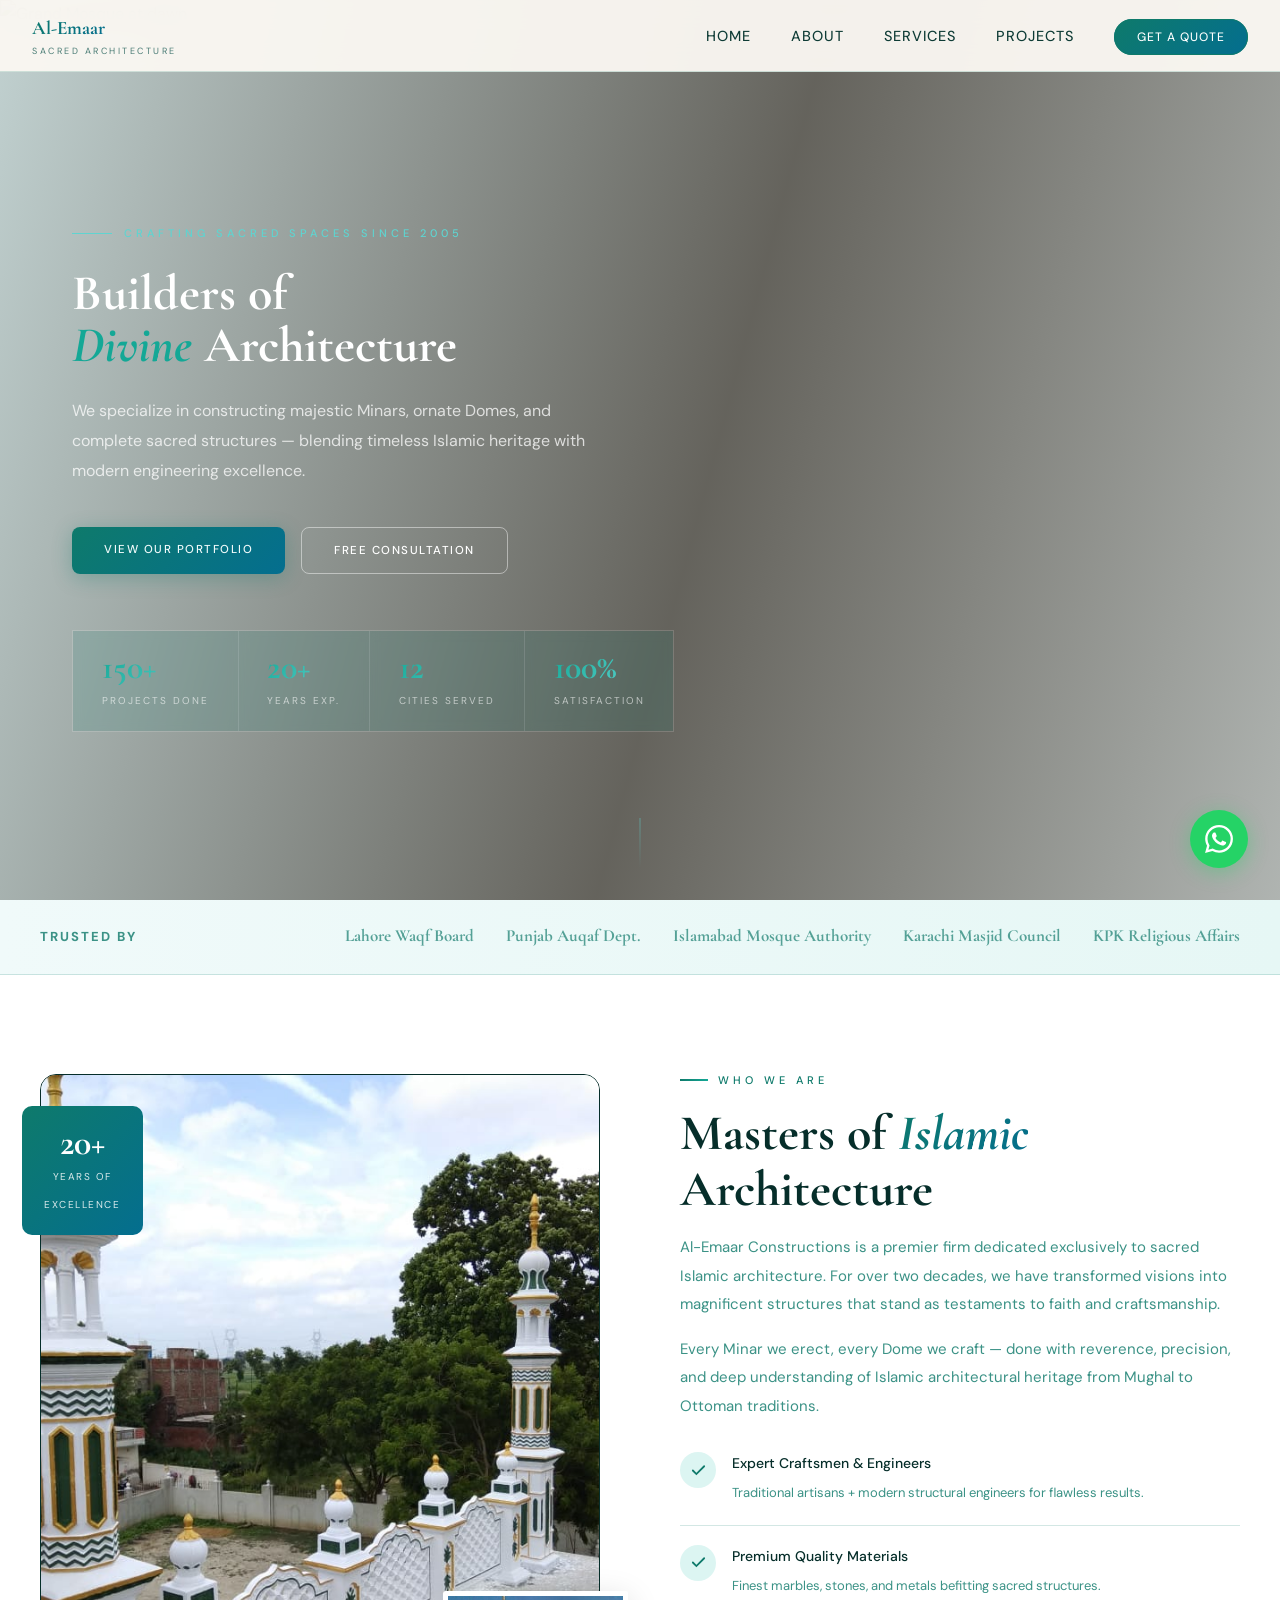
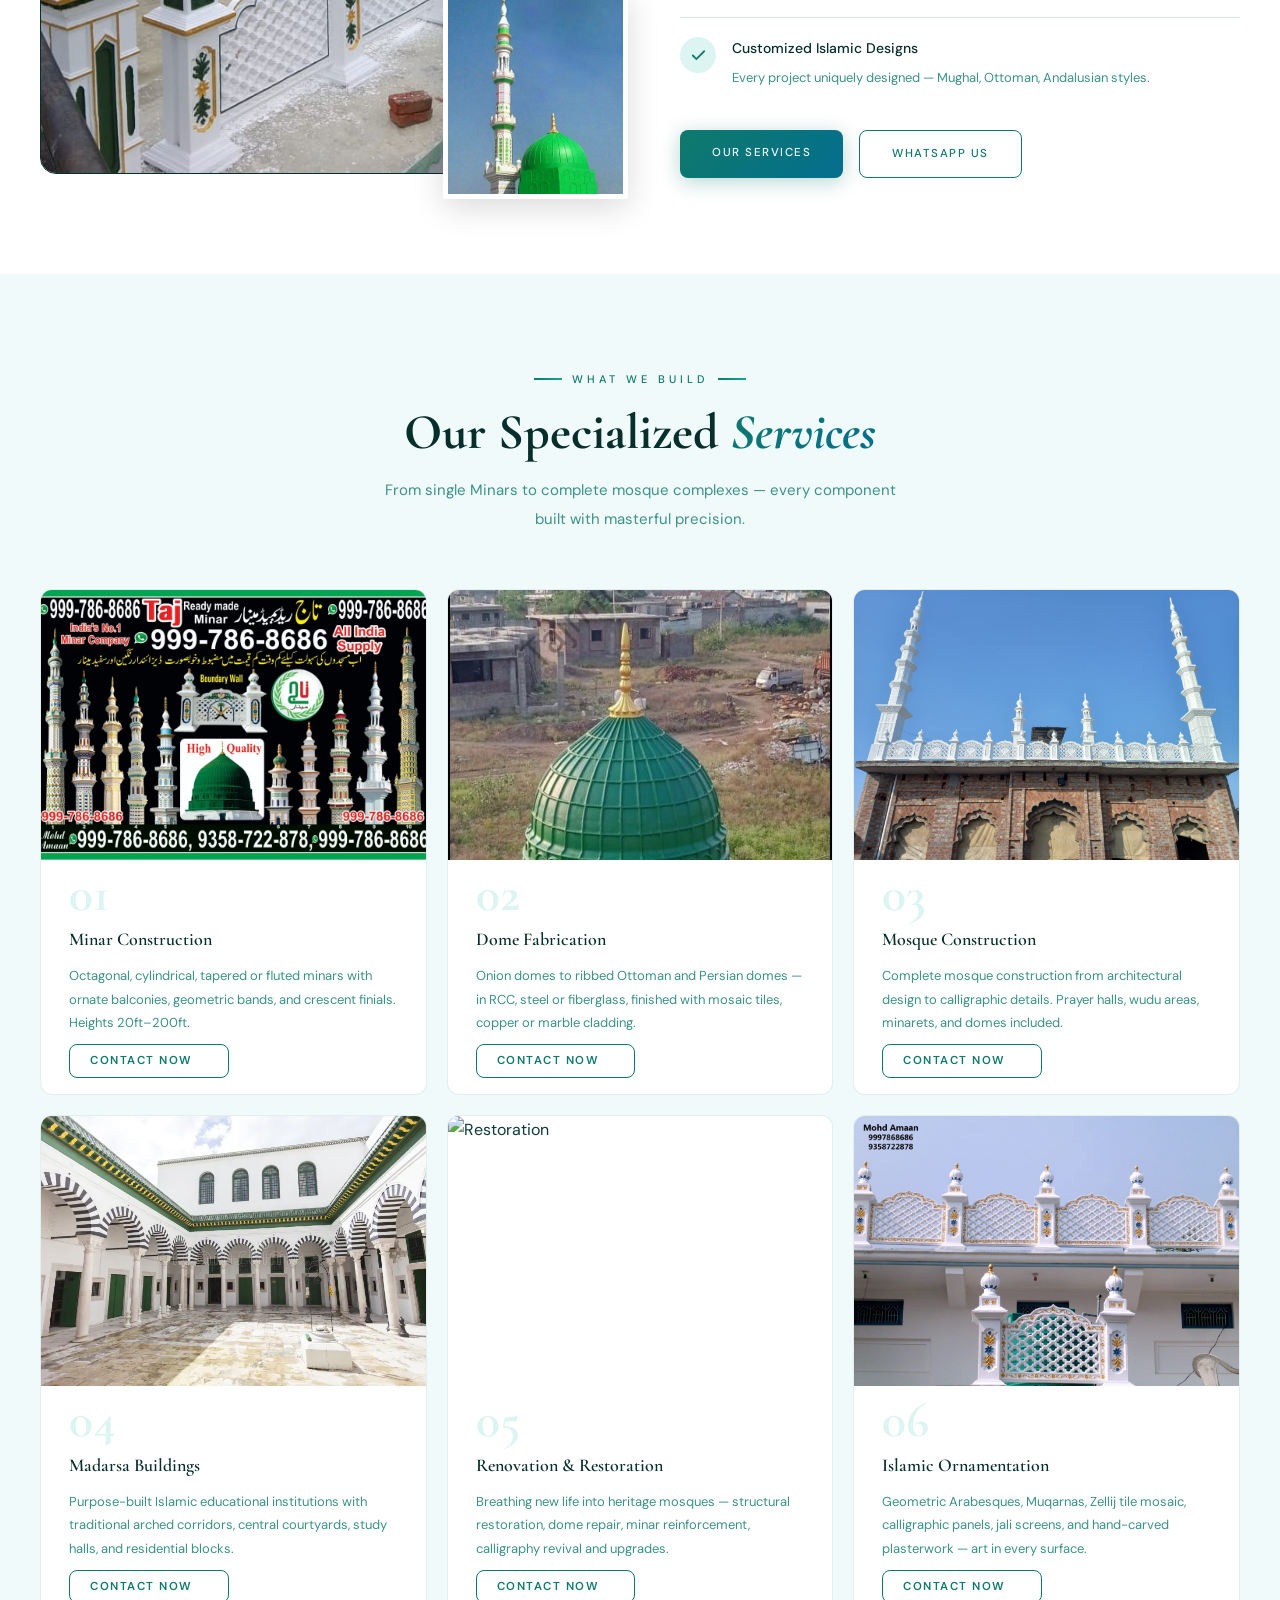
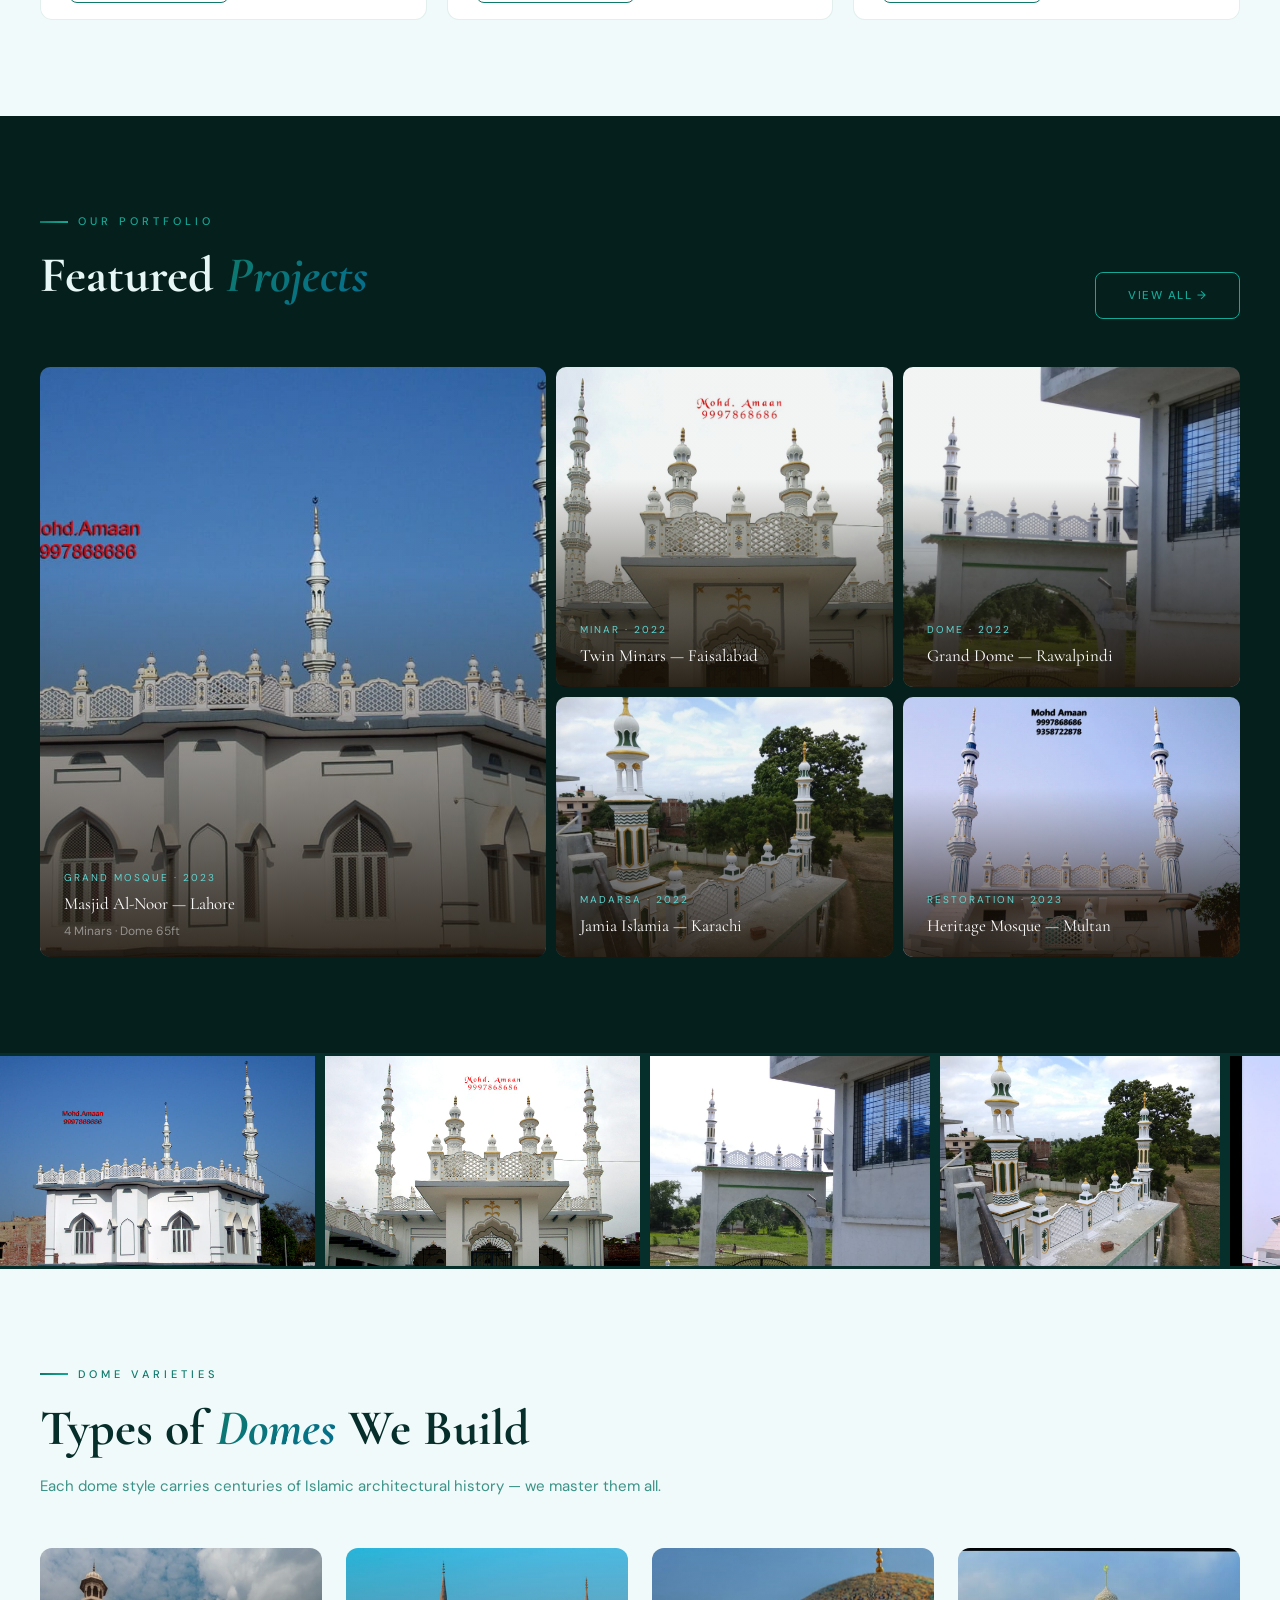
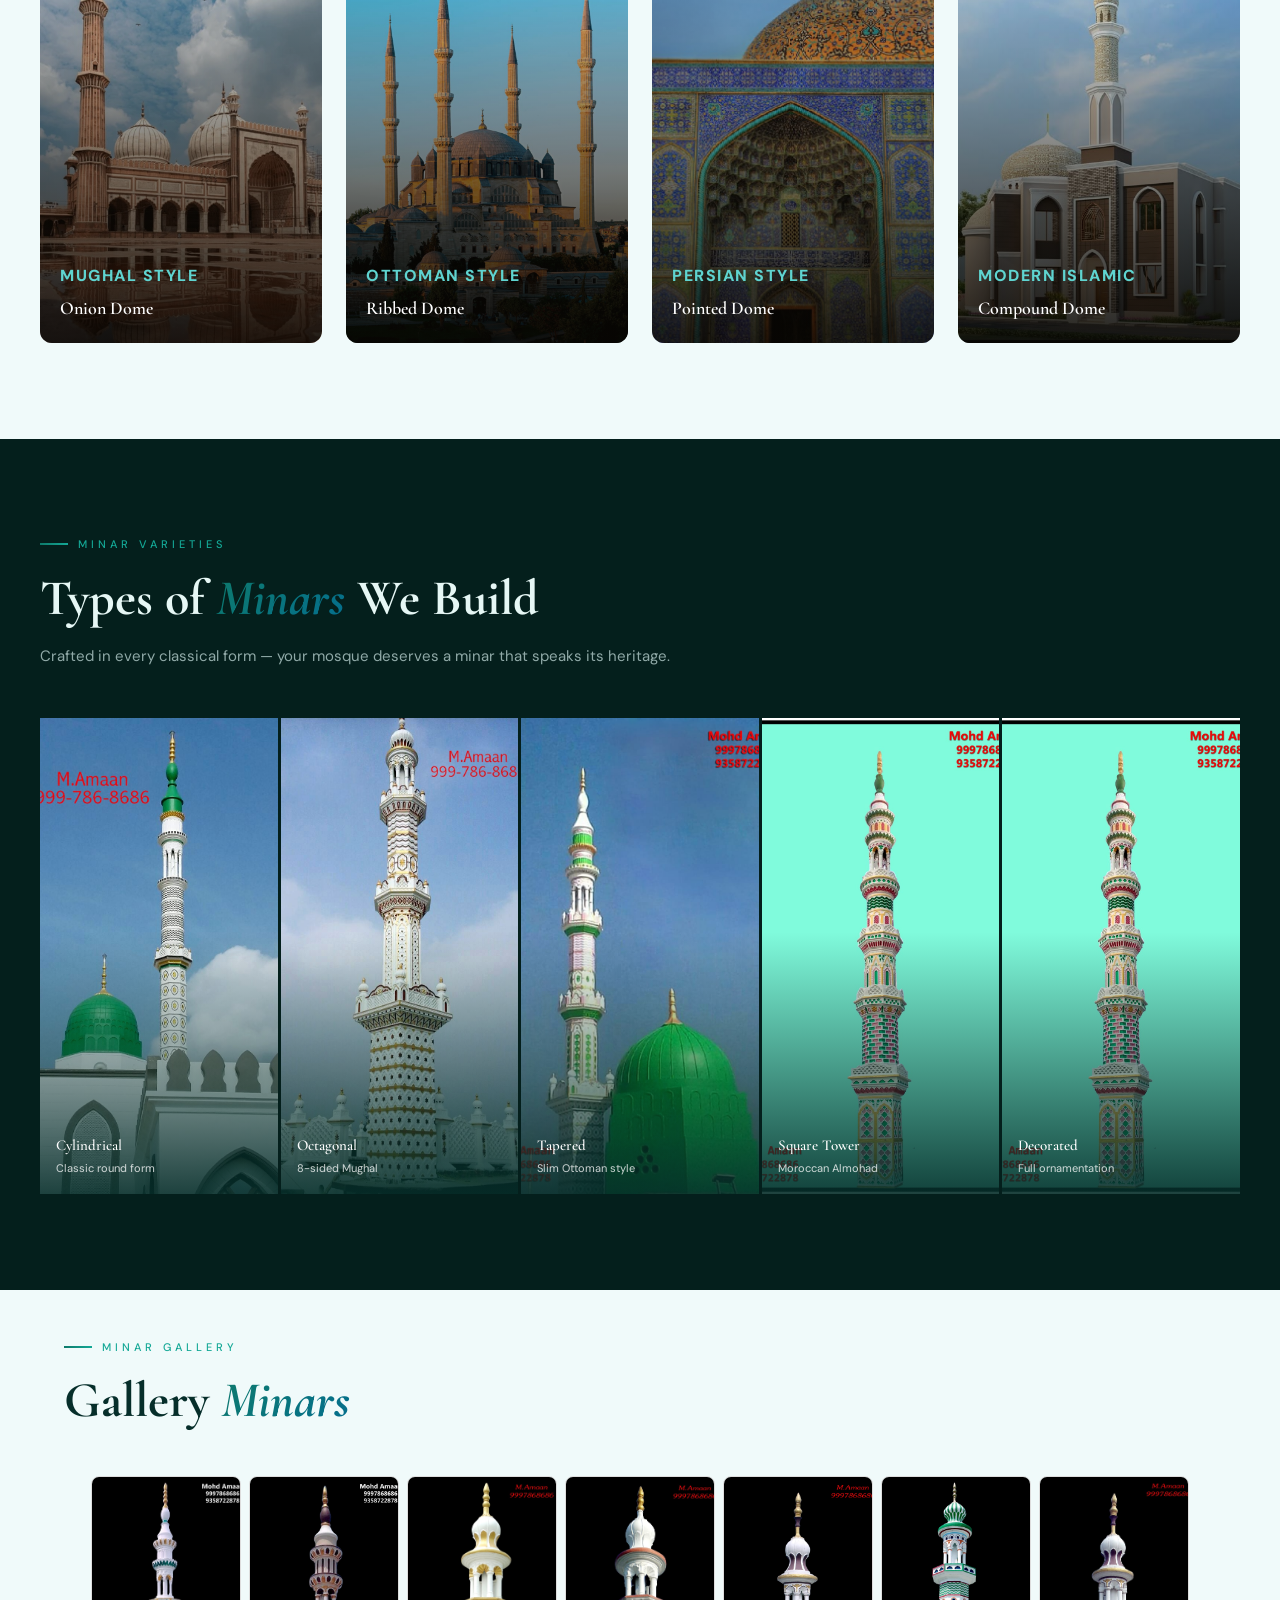
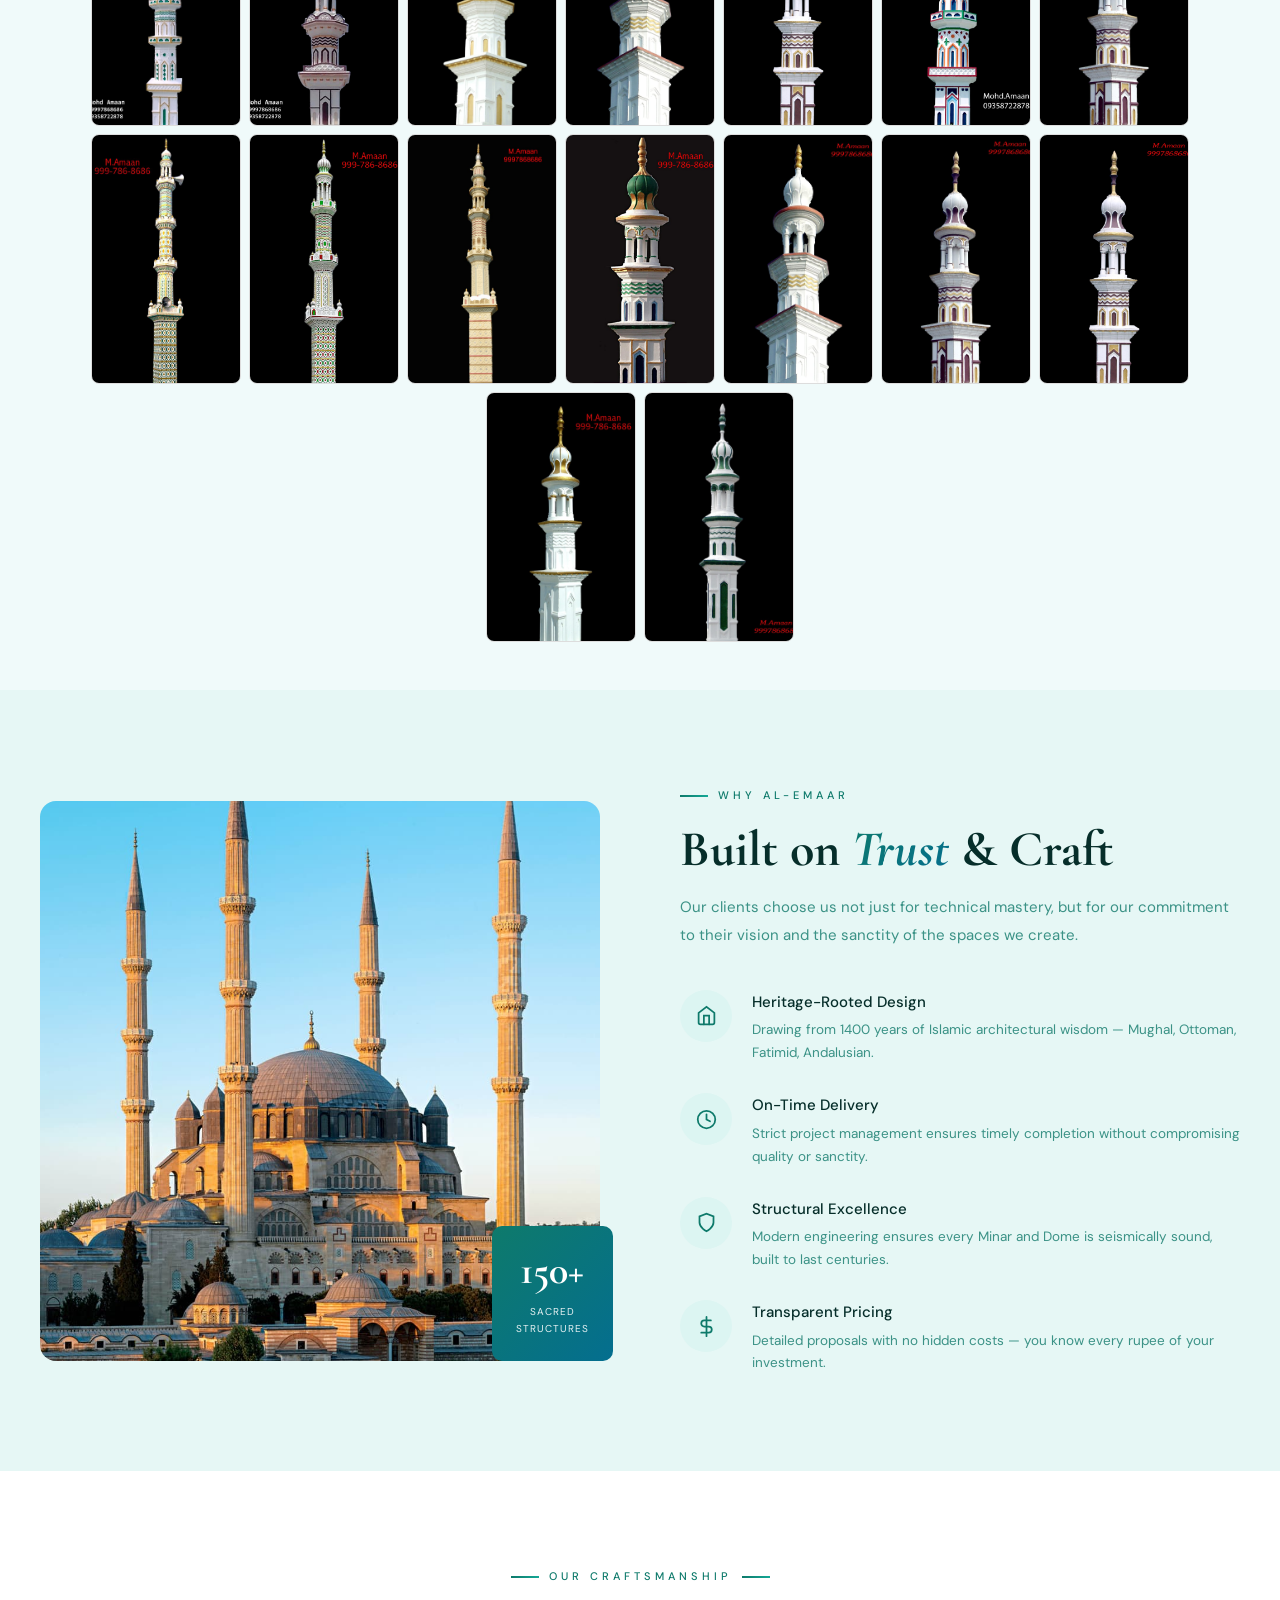
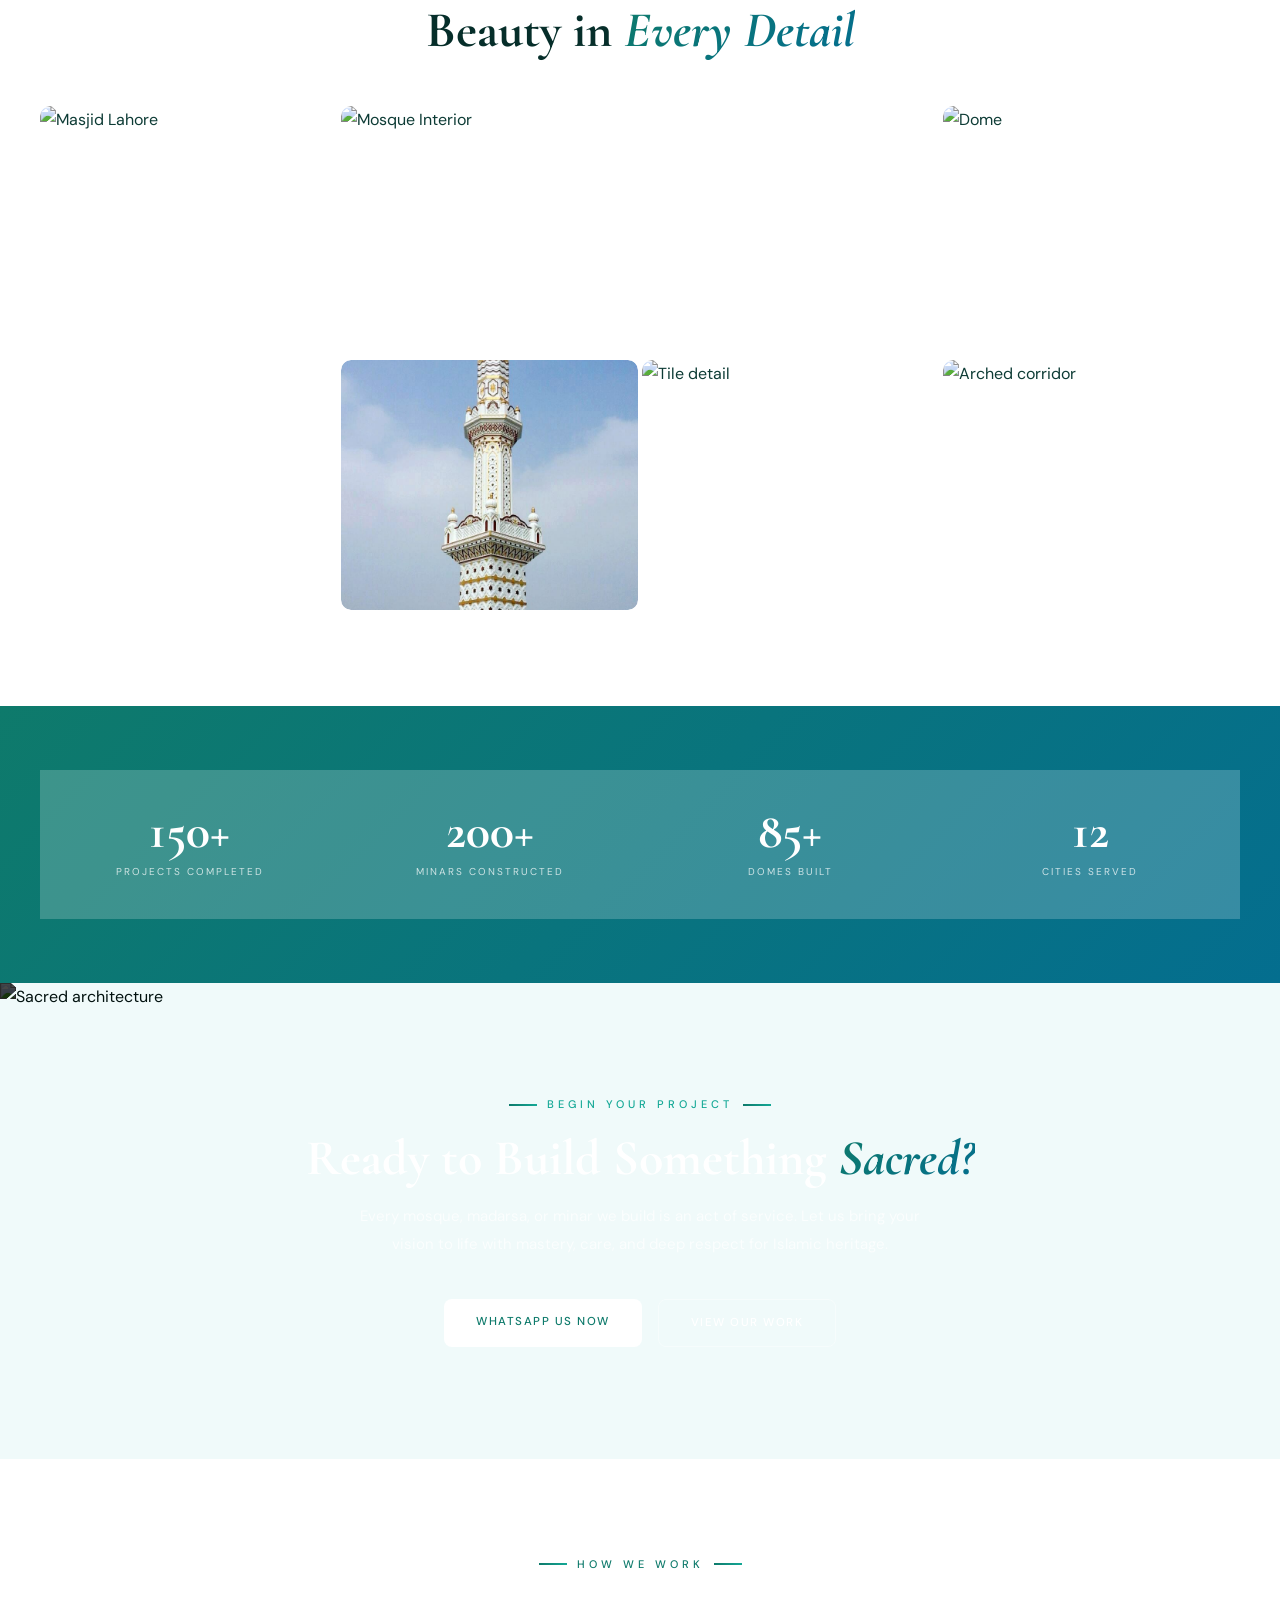
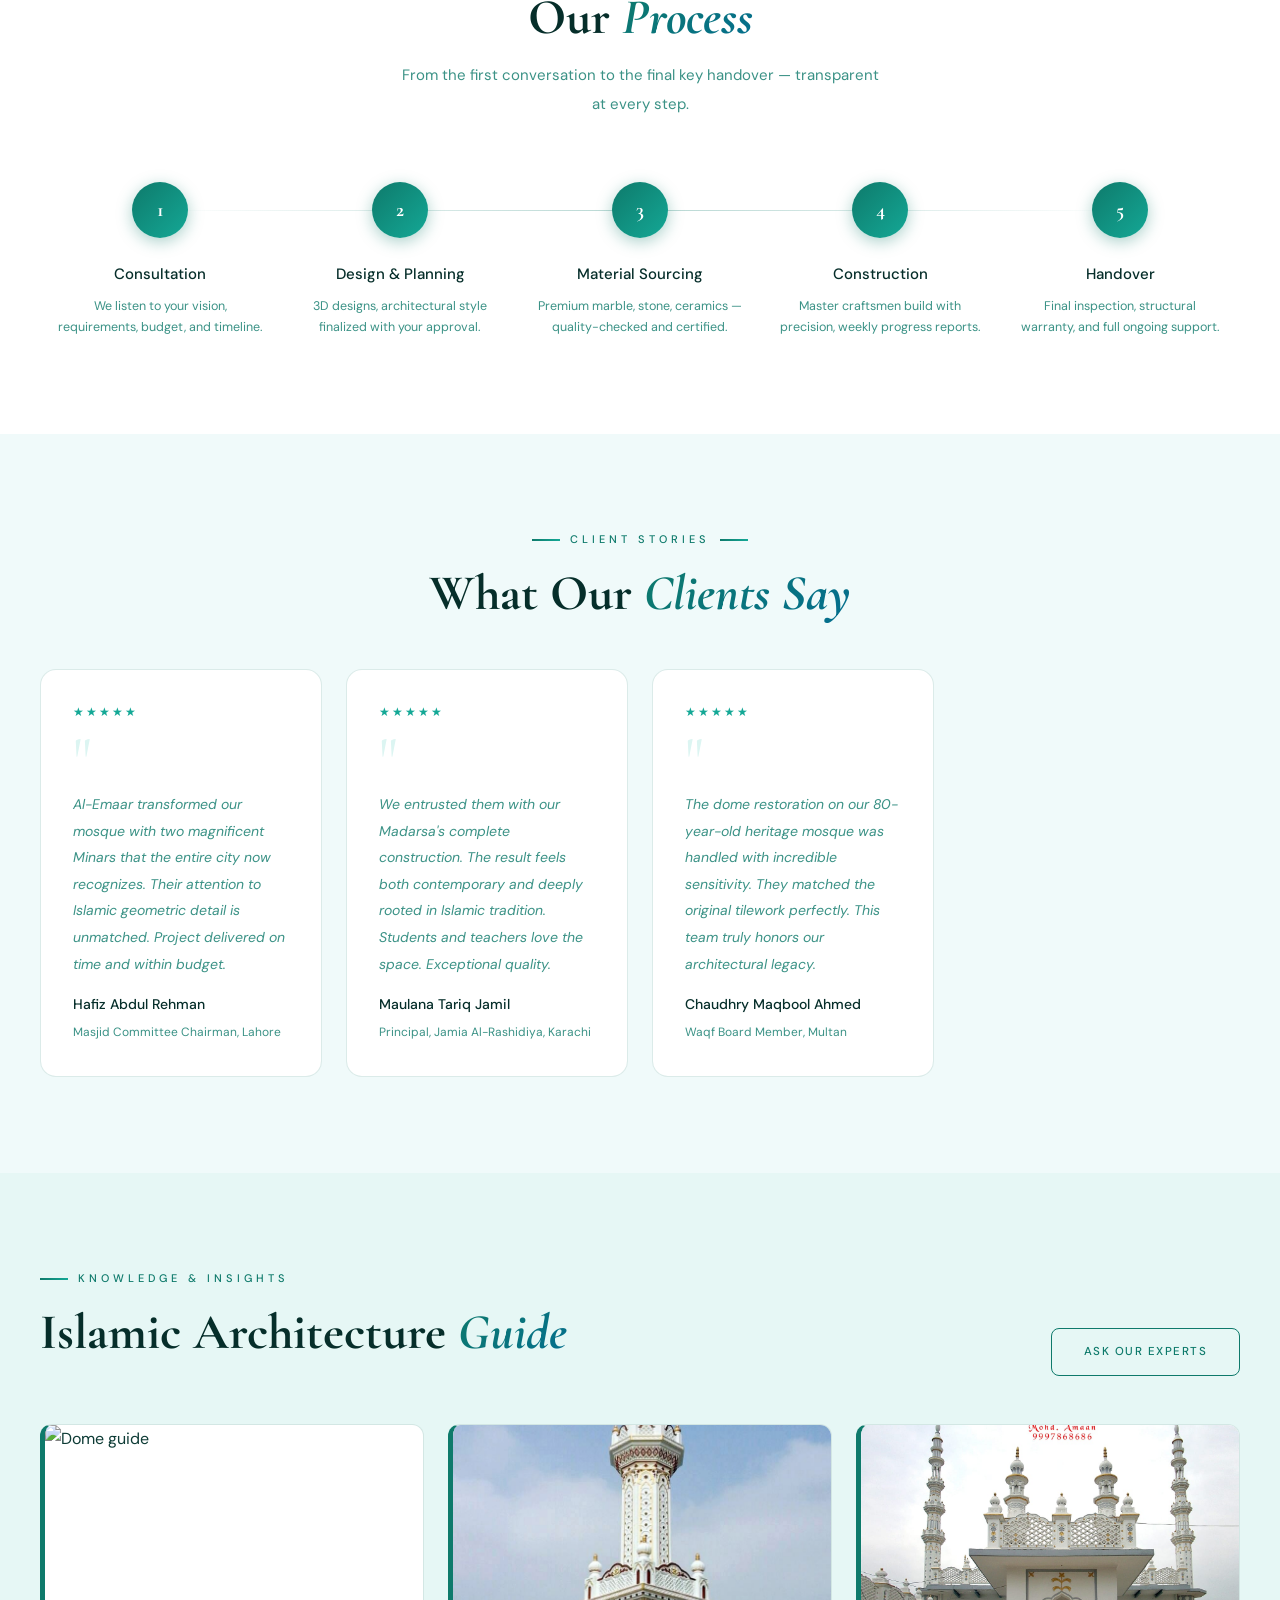
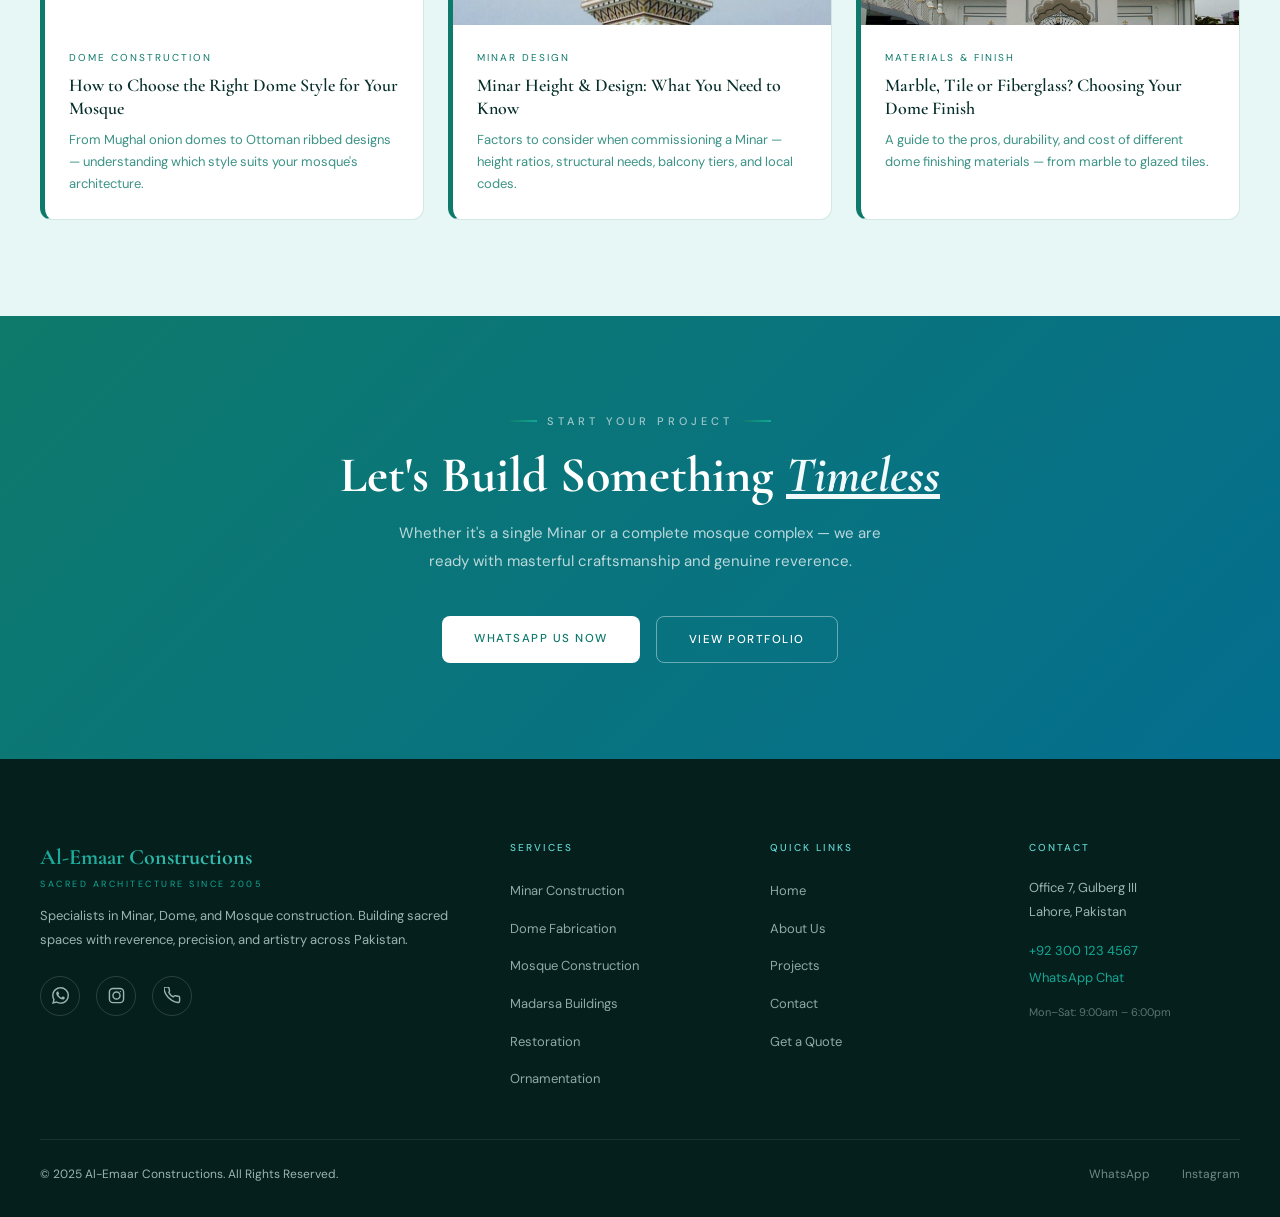
==== commit 6ce10c0b: "updated changes" ====
--- a/index.html
+++ b/index.html
@@ -685,7 +685,7 @@
           </div>
         </div>
         <div class="inc">
-          <img src="https://images.unsplash.com/photo-1543453851-0a5c2f56b15e?w=500&q=80" alt="Minar guide"
+          <img src="assets/images/minar type 2.jpeg" alt="Minar guide"
             loading="lazy">
           <div class="inb">
             <div class="incat">Minar Design</div>
@@ -695,7 +695,7 @@
           </div>
         </div>
         <div class="inc">
-          <img src="https://images.unsplash.com/photo-1597733336794-12d05021d510?w=500&q=80" alt="Materials"
+          <img src="assets/images/masjid 2.jpeg" alt="Materials"
             loading="lazy">
           <div class="inb">
             <div class="incat">Materials & Finish</div>
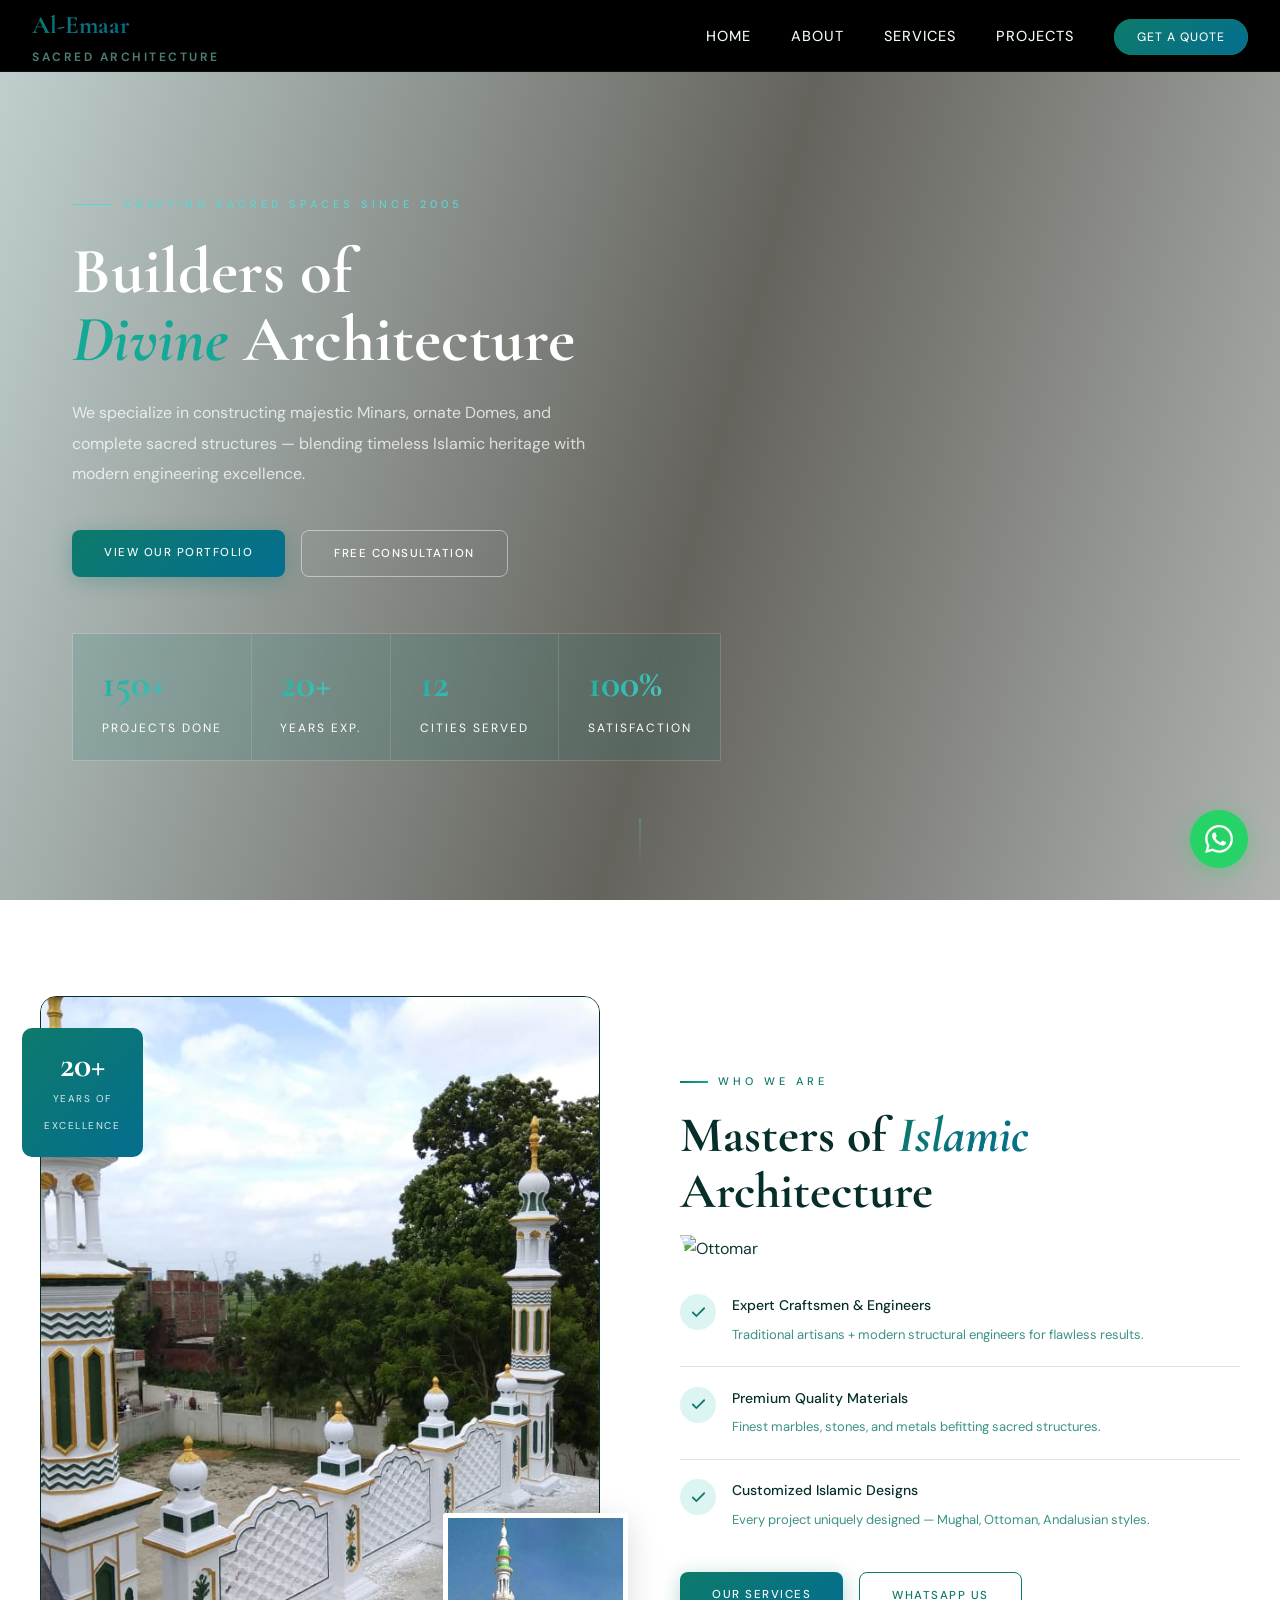
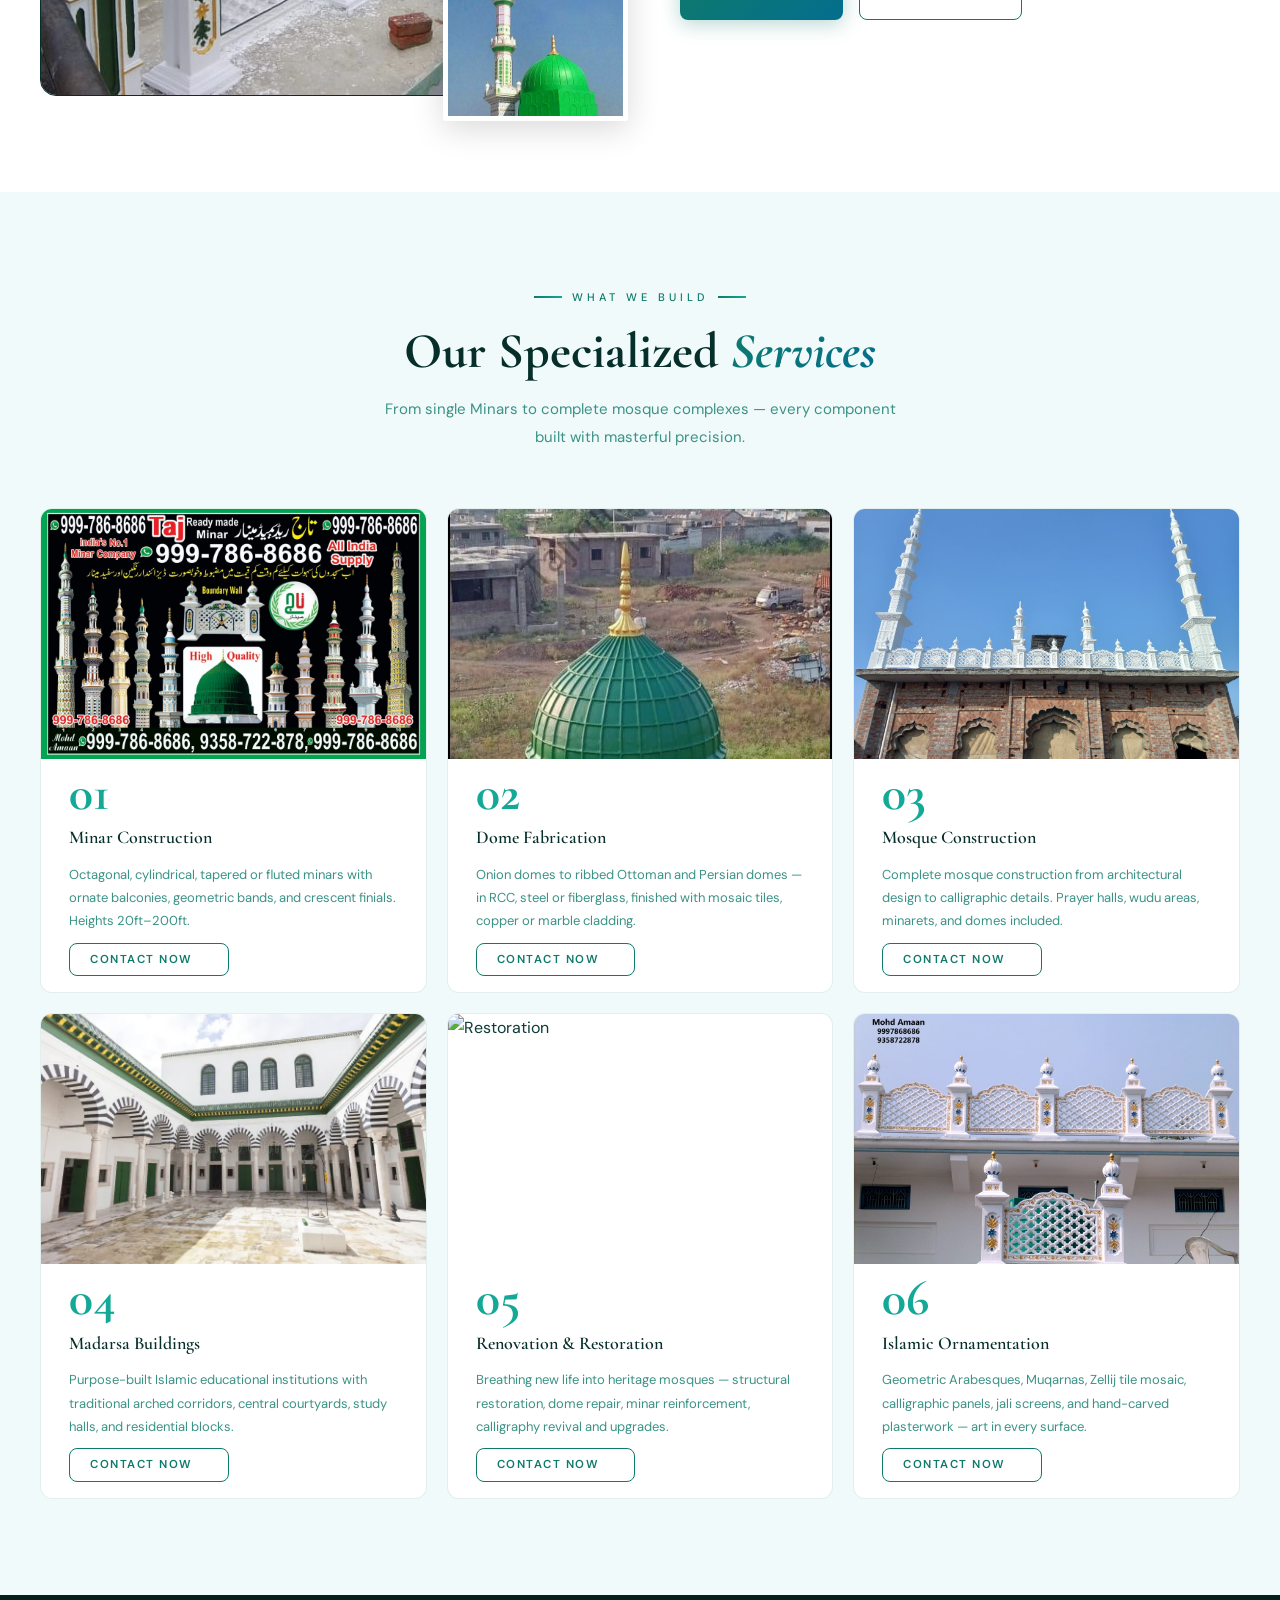
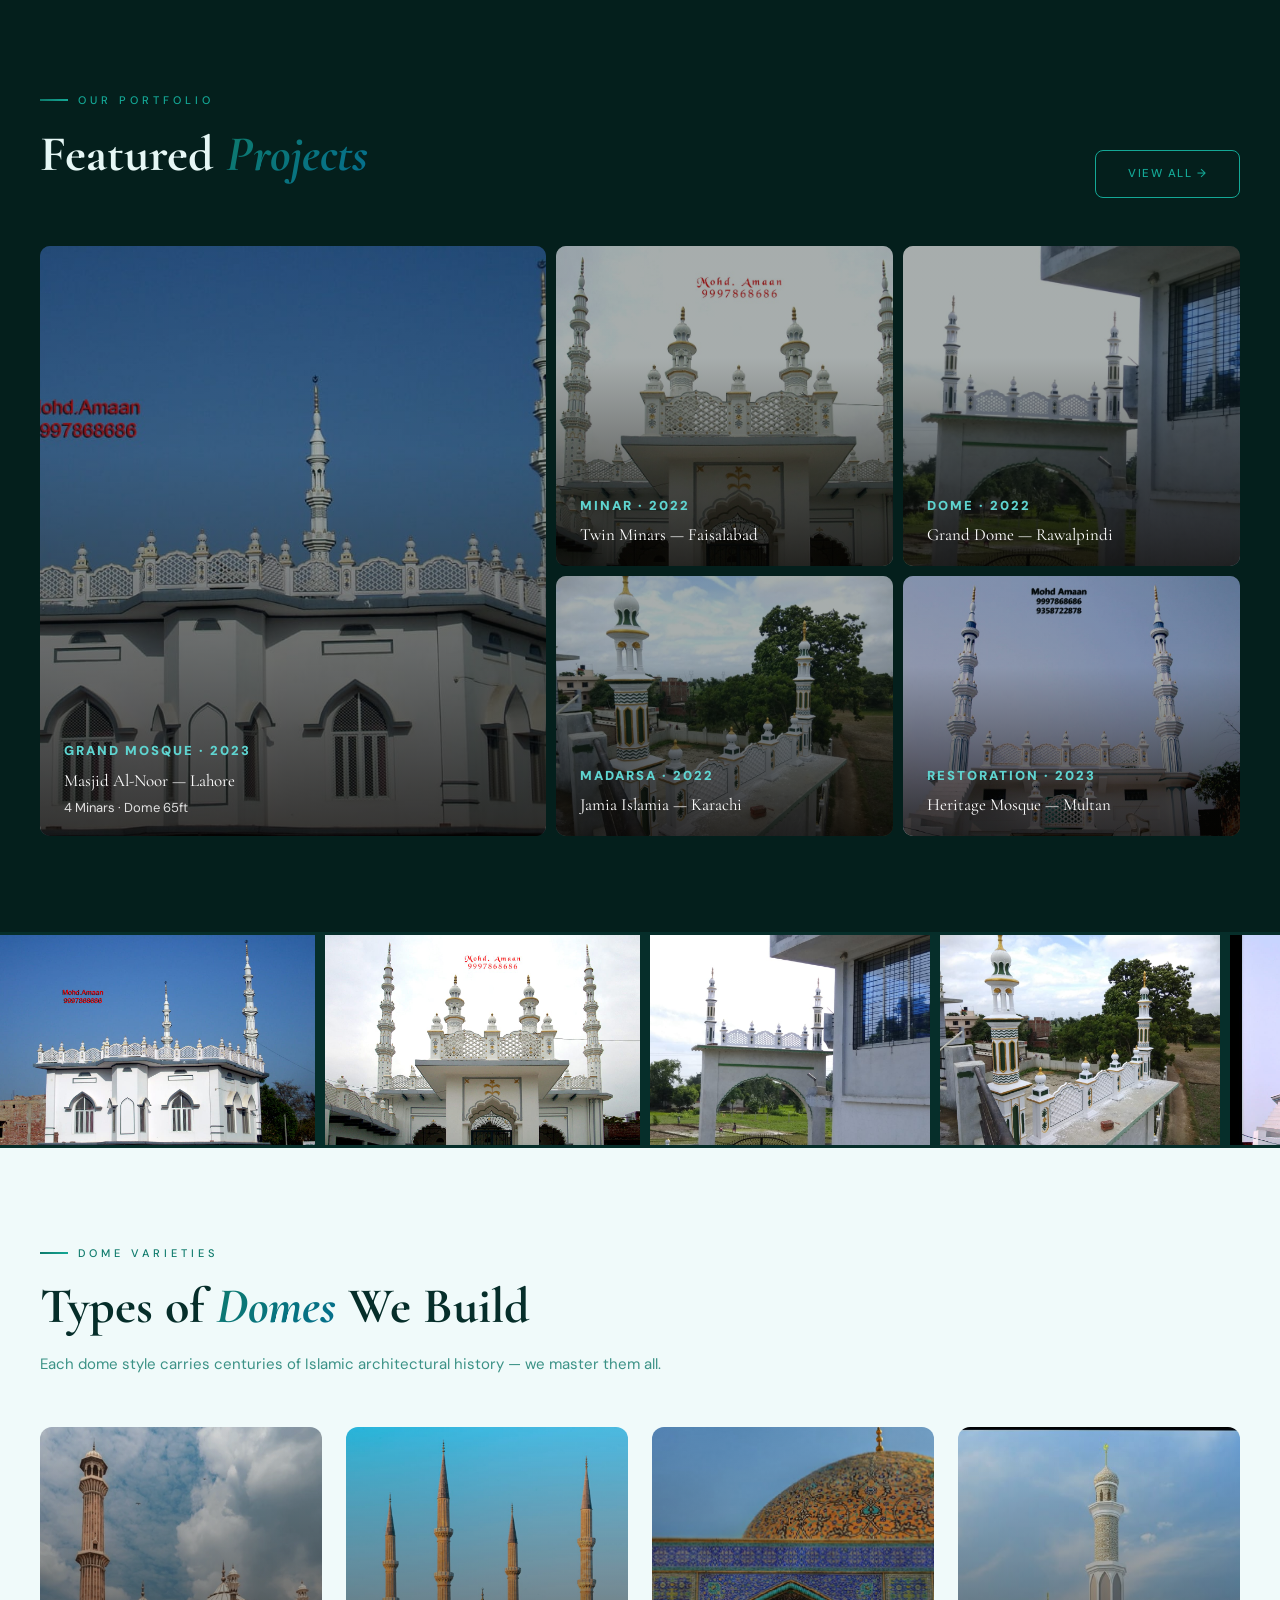
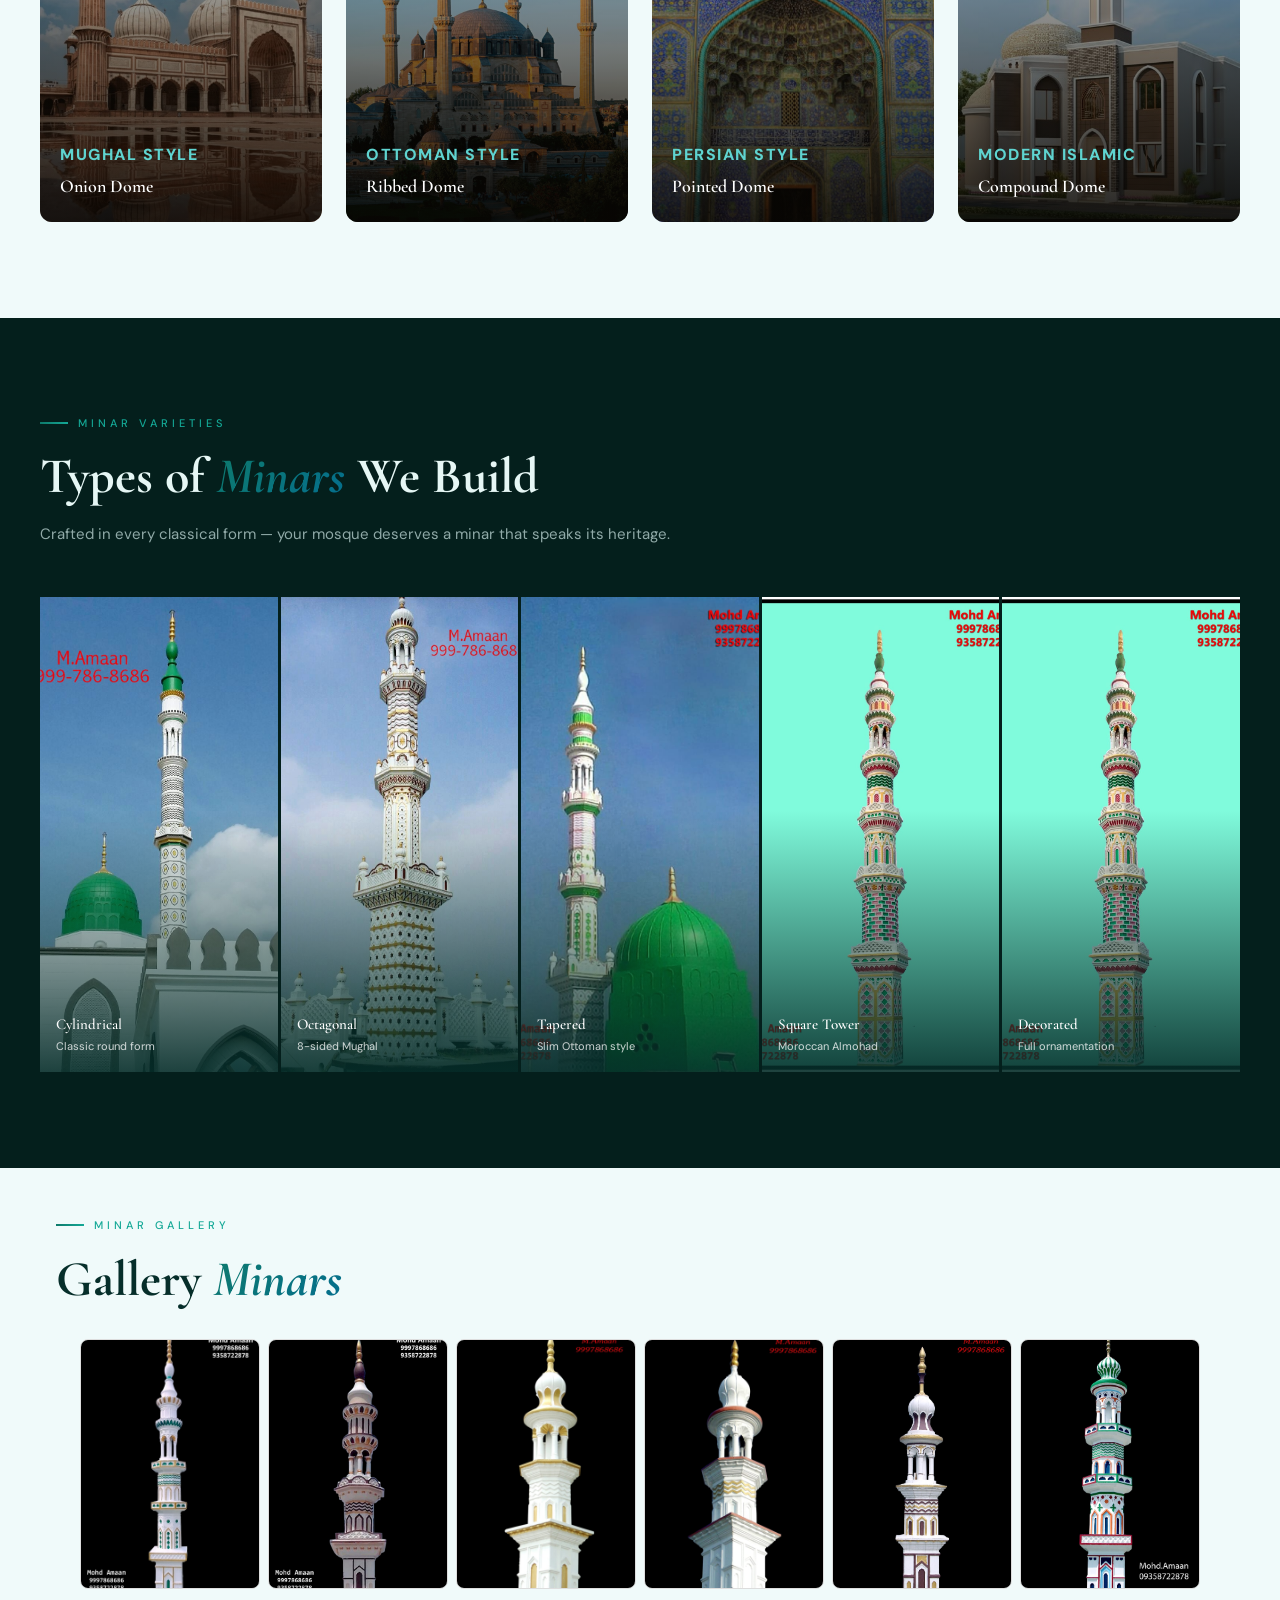
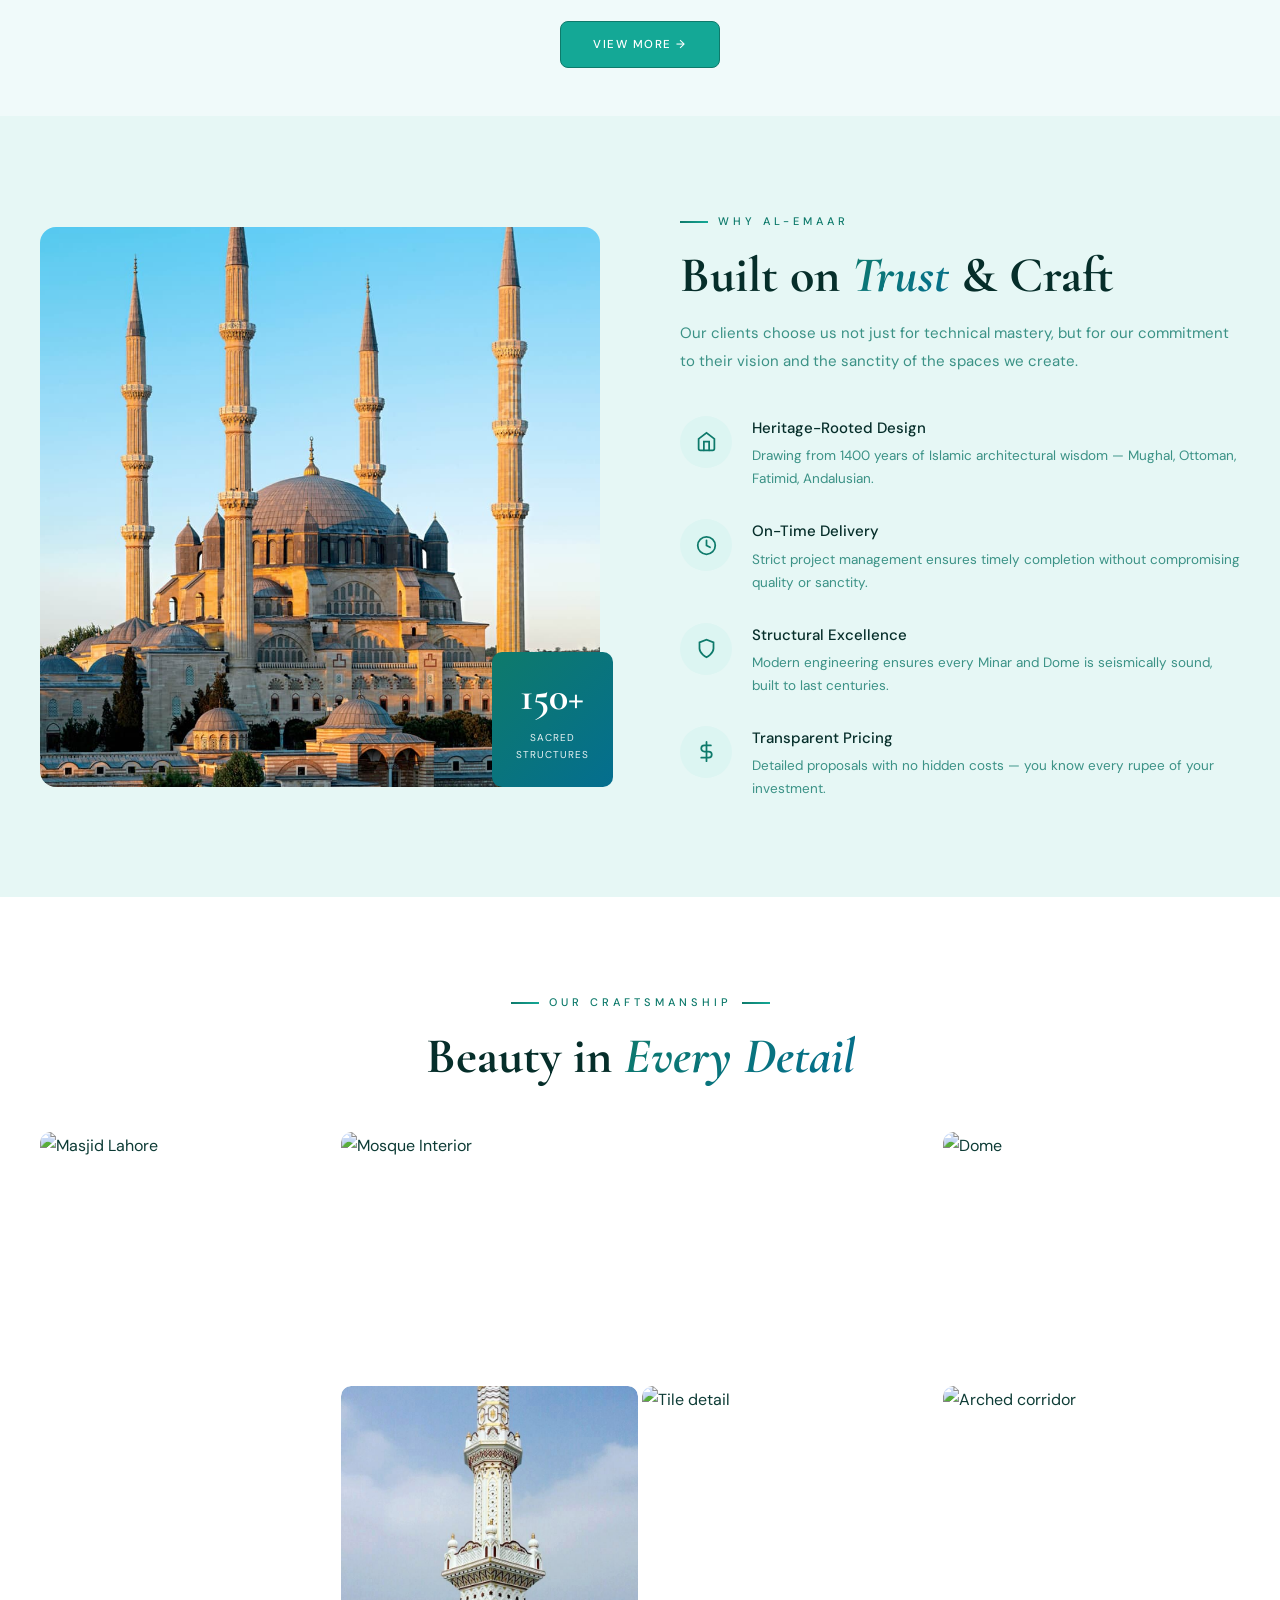
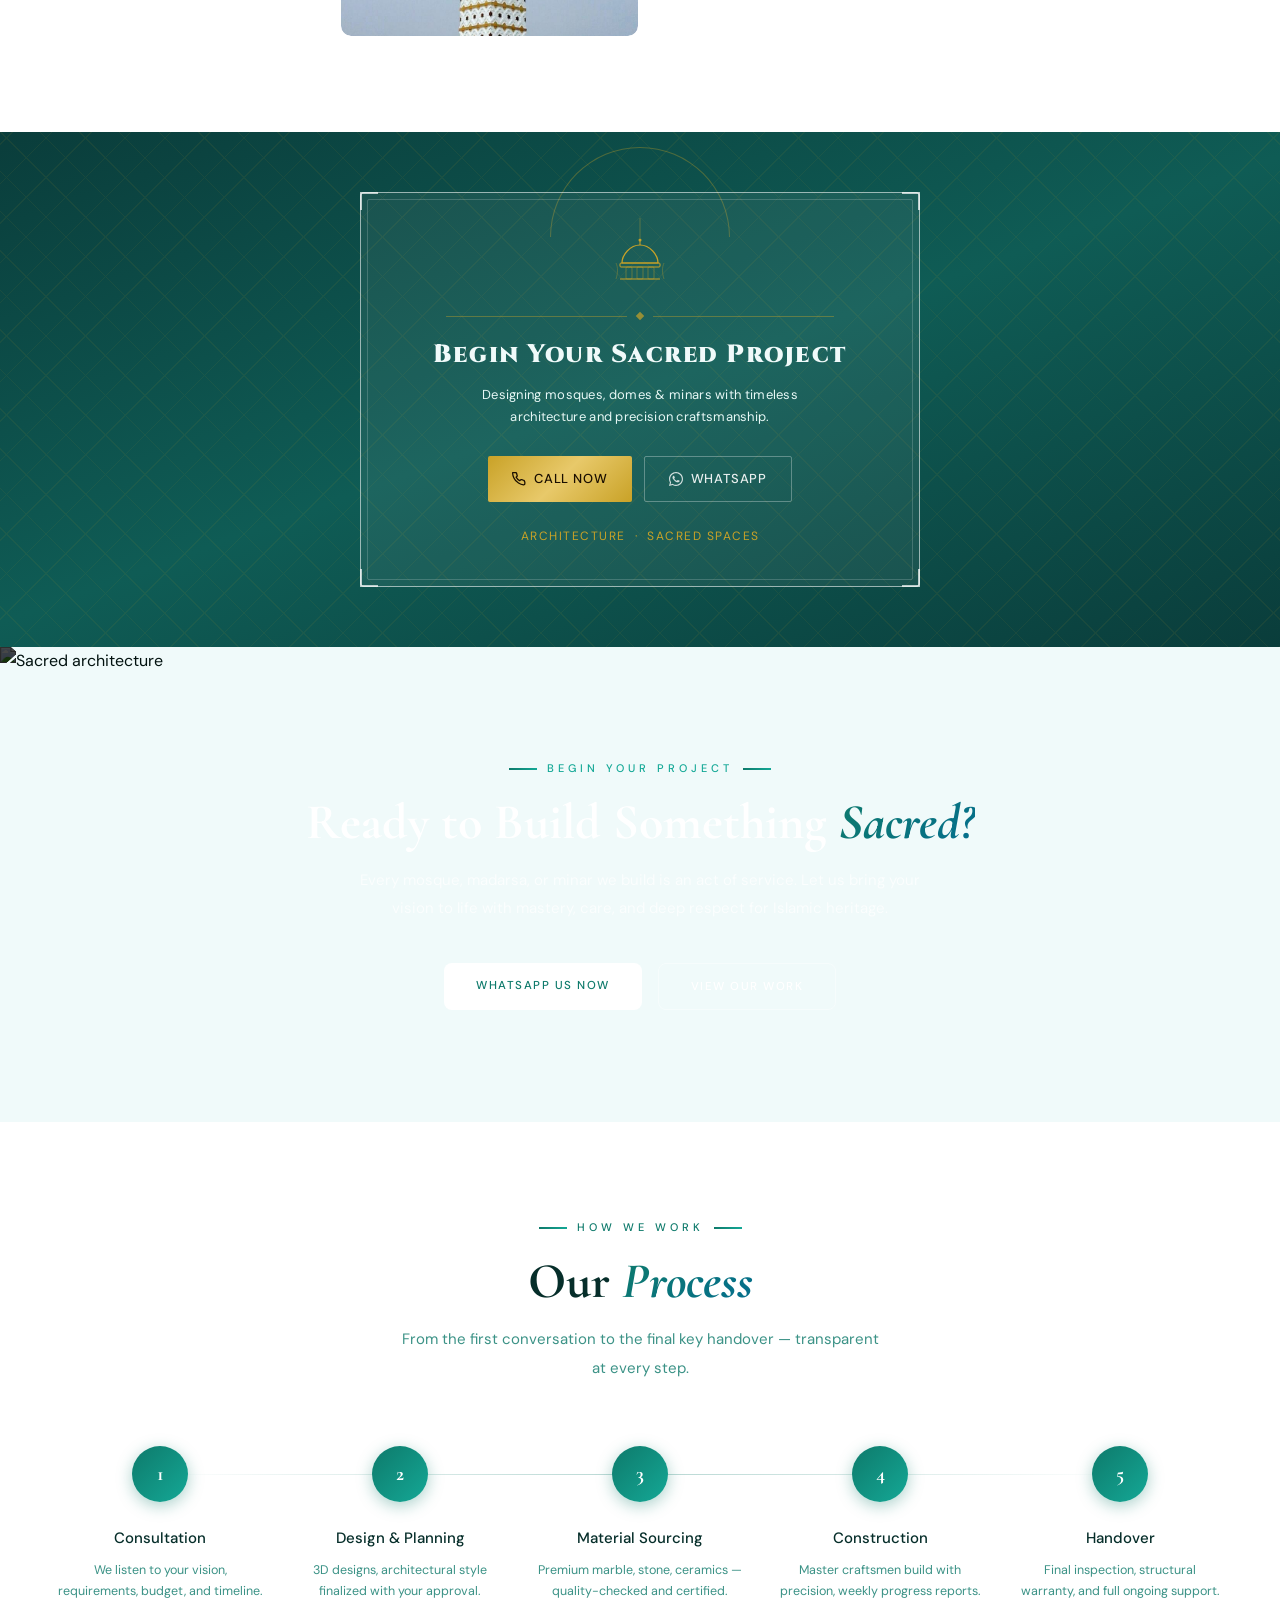
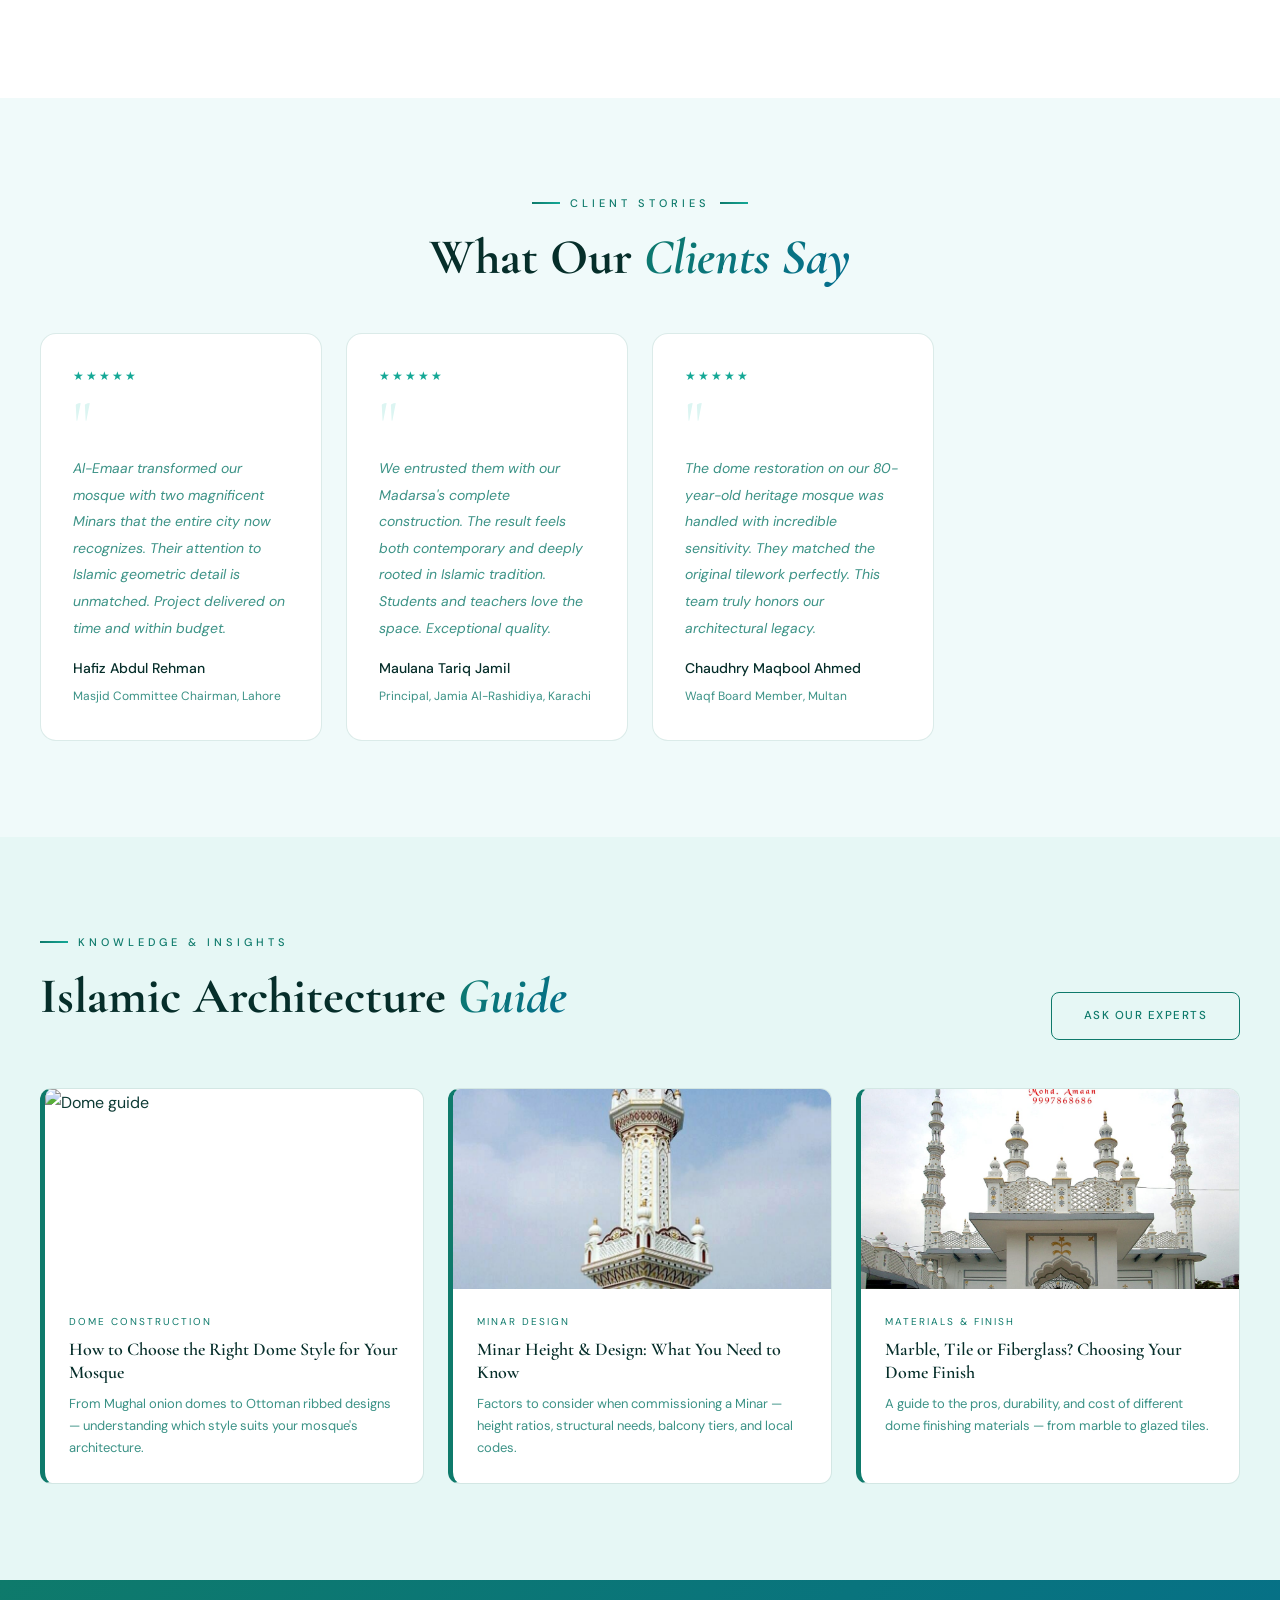
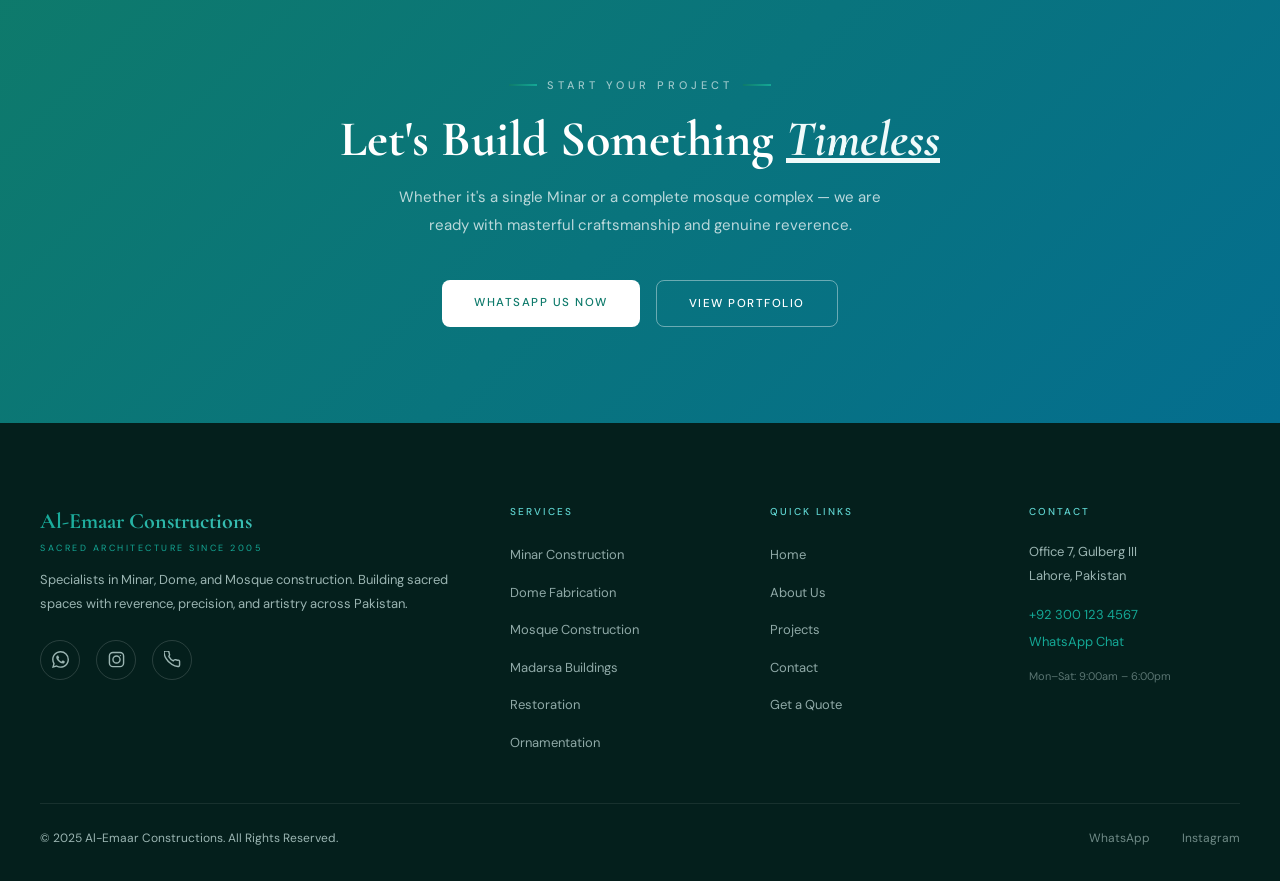
==== commit baaf8d14: "update changes" ====
--- a/index.html
+++ b/index.html
@@ -82,19 +82,7 @@
     </div>
   </section>
 
-  <!-- 2. TRUST STRIP -->
-  <div id="trust">
-    <div class="trust-in">
-      <span class="trust-lbl">Trusted By</span>
-      <div class="trust-logos">
-        <span>Lahore Waqf Board</span>
-        <span>Punjab Auqaf Dept.</span>
-        <span>Islamabad Mosque Authority</span>
-        <span>Karachi Masjid Council</span>
-        <span>KPK Religious Affairs</span>
-      </div>
-    </div>
-  </div>
+
 
   <!-- 3. ABOUT PREVIEW -->
   <section id="about">
@@ -109,11 +97,8 @@
         <div>
           <div class="sl">Who We Are</div>
           <h2 class="st">Masters of <em>Islamic</em> Architecture</h2>
-          <p class="sd" style="margin-bottom:1rem;">Al-Emaar Constructions is a premier firm dedicated exclusively to
-            sacred Islamic architecture. For over two decades, we have transformed visions into magnificent structures
-            that stand as testaments to faith and craftsmanship.</p>
-          <p class="sd">Every Minar we erect, every Dome we craft — done with reverence, precision, and deep
-            understanding of Islamic architectural heritage from Mughal to Ottoman traditions.</p>
+          <img src="https://img.avianexperiences.com/trek/4dbf731b-a451-4de7-b78d-75eff5c6ad6d" alt="Ottoman"
+            class="st-image">
           <div class="apt">
             <div class="ap">
               <div class="api"><svg width="17" height="17" viewBox="0 0 24 24" fill="none" stroke="currentColor"
@@ -241,6 +226,7 @@
       </div>
     </div>
   </section>
+  <!-- style="text-align:center;margin-bottom:3.5rem;" -->
 
   <!-- 5. PROJECTS PREVIEW -->
   <section id="pp" style="background:var(--dark);padding:6rem 2rem;">
@@ -324,7 +310,7 @@
   <!-- 7. DOME TYPES -->
   <section id="dt" style="padding:6rem 2rem;">
     <div class="si">
-      <div style="margin-bottom:3rem;">
+      <div style="margin-bottom:3rem;" class="sidomtype">
         <div class="sl">Dome Varieties</div>
         <h2 class="st">Types of <em>Domes</em> We Build</h2>
         <p class="sd">Each dome style carries centuries of Islamic architectural history — we master them all.</p>
@@ -366,7 +352,7 @@
   <!-- 8. MINAR TYPES -->
   <section id="mt" style="background:var(--dark);padding:6rem 2rem;">
     <div class="si">
-      <div style="margin-bottom:3rem;">
+      <div style="margin-bottom:3rem;" class="minartype">
         <div class="sl" style="color:var(--gold-light);">Minar Varieties</div>
         <h2 class="st" style="color:var(--ivory);">Types of <em style="color:var(--gold-light);">Minars</em> We Build
         </h2>
@@ -416,7 +402,7 @@
   <!-- added new  SCROLLING GALLERY MINARS -->
   <!-- HTML -->
   <section id="gallery-section" class="gs-g">
-    <div style="margin-bottom:3rem;">
+    <div style="margin-bottom:2rem;">
       <div class="sl" style="color:var(--gold-light);">Minar gallery</div>
       <h2 class="st" style="color:var(--dark);">Gallery <em style="color:var(--gold-light);">Minars</em></h2>
 
@@ -428,16 +414,9 @@
       <img src="assets/images/minars/minar 4.jpeg" alt="mosque interior" loading="lazy" data-i="3">
       <img src="assets/images/minars/minar 5.jpeg" alt="dome detail" loading="lazy" data-i="4">
       <img src="assets/images/minars/minar 6.jpeg" alt="madarsa" loading="lazy" data-i="5">
-      <img src="assets/images/minars/minar 7.jpeg" alt="islamic art" loading="lazy" data-i="6">
-      <img src="assets/images/minars/minar 8.jpeg" alt="architecture" loading="lazy" data-i="7">
-      <img src="assets/images/minars/minar 9.jpeg" alt="mosque" loading="lazy" data-i="8">
-      <img src="assets/images/minars/minar 10.jpeg" alt="minar" loading="lazy" data-i="9">
-      <img src="assets/images/minars/minar 11.jpeg" alt="dome" loading="lazy" data-i="10">
-      <img src="assets/images/minars/minar 12.jpeg" alt="mosque interior" loading="lazy" data-i="11">
-      <img src="assets/images/minars/minar 13.jpeg" alt="dome detail" loading="lazy" data-i="12">
-      <img src="assets/images/minars/minar 14.jpeg" alt="madarsa" loading="lazy" data-i="13">
-      <img src="assets/images/minars/minar 15.jpeg" alt="islamic art" loading="lazy" data-i="14">
-      <img src="assets/images/minars/minar 16.jpeg" alt="architecture" loading="lazy" data-i="15">
+    </div>
+    <div class="gallery-btn">
+      <a href="gallery.html" target="_blank" class="btn-outline">View More →</a>
     </div>
   </section>
 
@@ -558,13 +537,68 @@
   </section>
 
   <!-- 11. STATS BAND -->
-  <section id="stb" style="background:var(--gold);padding:4rem 2rem;">
-    <div class="si">
-      <div class="stg">
-        <div class="sti"><span class="stn">150+</span><span class="stl">Projects Completed</span></div>
-        <div class="sti"><span class="stn">200+</span><span class="stl">Minars Constructed</span></div>
-        <div class="sti"><span class="stn">85+</span><span class="stl">Domes Built</span></div>
-        <div class="sti"><span class="stn">12</span><span class="stl">Cities Served</span></div>
+  <section class="contact-now">
+    <div class="sacred-section">
+      <div class="geo-bg"></div>
+      <div class="arch-top"></div>
+
+      <div class="card">
+        <div class="corner tl"></div>
+        <div class="corner tr"></div>
+        <div class="corner bl"></div>
+        <div class="corner br"></div>
+
+        <div class="icon-dome">
+          <svg viewBox="0 0 56 56" fill="none" xmlns="http://www.w3.org/2000/svg" width="56" height="56">
+            <path d="M28 8 C18 8 10 18 10 26 L46 26 C46 18 38 8 28 8Z" fill="none" stroke="#c9a227"
+              stroke-width="1.2" />
+            <line x1="28" y1="3" x2="28" y2="8" stroke="#c9a227" stroke-width="1" />
+            <circle cx="28" cy="3" r="1.5" fill="#c9a227" />
+            <rect x="8" y="26" width="40" height="4" rx="1" fill="none" stroke="#c9a227" stroke-width="1" />
+            <rect x="14" y="30" width="6" height="12" rx="1" fill="none" stroke="rgba(201,162,39,0.5)"
+              stroke-width="0.8" />
+            <rect x="25" y="30" width="6" height="12" rx="1" fill="none" stroke="rgba(201,162,39,0.5)"
+              stroke-width="0.8" />
+            <rect x="36" y="30" width="6" height="12" rx="1" fill="none" stroke="rgba(201,162,39,0.5)"
+              stroke-width="0.8" />
+            <line x1="8" y1="42" x2="48" y2="42" stroke="#c9a227" stroke-width="1" />
+            <path d="M4 42 C6 36 6 30 4 26" stroke="rgba(201,162,39,0.4)" stroke-width="0.8" fill="none" />
+            <path d="M52 42 C50 36 50 30 52 26" stroke="rgba(201,162,39,0.4)" stroke-width="0.8" fill="none" />
+          </svg>
+        </div>
+
+        <div class="divider">
+          <div class="divider-line"></div>
+          <div class="divider-diamond"></div>
+          <div class="divider-line"></div>
+        </div>
+
+        <h2 class="card-title">Begin Your Sacred Project</h2>
+
+        <p class="card-sub">Designing mosques, domes &amp; minars with timeless<br>architecture and precision
+          craftsmanship.
+        </p>
+
+        <div class="btns">
+          <a href="tel:+923001234567" class="btn-link btn-call">
+            <svg width="14" height="14" viewBox="0 0 24 24" fill="none" stroke="currentColor" stroke-width="2.2"
+              stroke-linecap="round" stroke-linejoin="round">
+              <path
+                d="M22 16.92v3a2 2 0 01-2.18 2 19.79 19.79 0 01-8.63-3.07A19.5 19.5 0 013.07 9.81 19.79 19.79 0 011.07 1.18 2 2 0 013.06.99h3a2 2 0 012 1.72c.127.96.361 1.903.7 2.81a2 2 0 01-.45 2.11L7.09 8.91a16 16 0 006 6l1.27-1.27a2 2 0 012.11-.45c.907.339 1.85.573 2.81.7A2 2 0 0121.23 16l.69.92z" />
+            </svg>
+            Call Now
+          </a>
+          <a href="https://api.whatsapp.com/send/?phone=923001234567&text=Assalamu+Alaikum%21+I+need+a+free+consultation.&type=phone_number&app_absent=0"
+            target="_blank" class="btn-link btn-wa">
+            <svg width="14" height="14" viewBox="0 0 24 24" fill="rgba(255,255,255,0.8)">
+              <path
+                d="M20.52 3.48A11.93 11.93 0 0012 0C5.37 0 0 5.37 0 12c0 2.11.55 4.17 1.6 5.99L0 24l6.19-1.62A11.94 11.94 0 0012 24c6.63 0 12-5.37 12-12 0-3.2-1.25-6.21-3.48-8.52zM12 22c-1.85 0-3.67-.5-5.26-1.44l-.38-.22-3.67.96.98-3.58-.25-.39A9.94 9.94 0 012 12C2 6.49 6.49 2 12 2s10 4.49 10 10-4.49 10-10 10zm5.48-7.4c-.3-.15-1.77-.87-2.04-.97-.27-.1-.47-.15-.67.15-.2.3-.77.97-.94 1.17-.17.2-.35.22-.65.07-.3-.15-1.26-.46-2.4-1.47-.89-.79-1.49-1.77-1.66-2.07-.17-.3-.02-.46.13-.61.13-.13.3-.35.45-.52.15-.17.2-.3.3-.5.1-.2.05-.37-.02-.52-.07-.15-.67-1.62-.92-2.22-.24-.58-.49-.5-.67-.51l-.57-.01c-.2 0-.52.07-.79.37-.27.3-1.04 1.02-1.04 2.48s1.07 2.87 1.22 3.07c.15.2 2.11 3.22 5.11 4.51.72.31 1.28.5 1.71.64.72.23 1.37.2 1.89.12.58-.09 1.77-.72 2.02-1.42.25-.7.25-1.3.17-1.42-.07-.12-.27-.2-.57-.34z" />
+            </svg>
+            WhatsApp
+          </a>
+        </div>
+
+        <p class="footer-note">Architecture &nbsp;·&nbsp; Sacred Spaces</p>
       </div>
     </div>
   </section>
@@ -685,8 +719,7 @@
           </div>
         </div>
         <div class="inc">
-          <img src="assets/images/minar type 2.jpeg" alt="Minar guide"
-            loading="lazy">
+          <img src="assets/images/minar type 2.jpeg" alt="Minar guide" loading="lazy">
           <div class="inb">
             <div class="incat">Minar Design</div>
             <div class="intit">Minar Height & Design: What You Need to Know</div>
@@ -695,8 +728,7 @@
           </div>
         </div>
         <div class="inc">
-          <img src="assets/images/masjid 2.jpeg" alt="Materials"
-            loading="lazy">
+          <img src="assets/images/masjid 2.jpeg" alt="Materials" loading="lazy">
           <div class="inb">
             <div class="incat">Materials & Finish</div>
             <div class="intit">Marble, Tile or Fiberglass? Choosing Your Dome Finish</div>
--- a/assets/css/style.css
+++ b/assets/css/style.css
@@ -1,3 +1,5 @@
+  @import url('https://fonts.googleapis.com/css2?family=Cinzel:wght@400;600;700&display=swap');
+
 /* ── ROOT VARIABLES ── */
 :root {
   --gold: #0E7A6B;
@@ -47,6 +49,16 @@
   font-family: 'Cormorant Garamond', serif !important;
 }
 
+
+h1,
+h2,
+h3,
+h4,
+h5,
+h6 {
+  font-weight: bolder;
+}
+
 .nav-cta {
   background: linear-gradient(135deg, #0E7A6B, #046E8F) !important;
   border-radius: 24px !important;
@@ -75,7 +87,7 @@
 }
 
 .logo-name {
-  background: linear-gradient(135deg, #0E7A6B, #046E8F);
+  background: linear-gradient(150deg, #0E7A6B, #046E8F);
   -webkit-background-clip: text;
   -webkit-text-fill-color: transparent;
   background-clip: text;
@@ -267,7 +279,7 @@
 }
 
 .hsl {
-  color: rgba(255, 255, 255, 0.6) !important;
+  color: rgb(255, 255, 255) !important;
 }
 
 .hsi {
@@ -331,7 +343,7 @@
   top: 0;
   width: 100%;
   z-index: 1000;
-  background: rgba(250, 247, 242, 0.96);
+  background: rgba(0, 0, 0, 1);
   backdrop-filter: blur(12px);
   border-bottom: 1px solid var(--border);
   padding: 0 2rem;
@@ -355,14 +367,14 @@
 
 .logo-name {
   font-family: 'Cormorant Garamond', serif;
-  font-size: 19px;
-  font-weight: 700;
-  color: var(--gold);
+  font-size: 25px;
+  font-weight: 900;
+  color: var(--gold-light);
 }
 
 .logo-tag {
-  font-size: 9px;
-  font-weight: 400;
+  font-size: 12px;
+  font-weight: 650;
   color: var(--muted);
   letter-spacing: 2.5px;
   text-transform: uppercase;
@@ -381,13 +393,13 @@
   font-weight: 450;
   letter-spacing: 1px;
   text-transform: uppercase;
-  color: var(--text);
+  color: var(--cream);
   text-decoration: none;
   transition: background 0.2s ease;
 }
 
 .nav-links a:hover {
-  color: var(--gold);
+  color: var(--gold-light);
 }
 
 .nav-cta {
@@ -411,15 +423,16 @@
   flex-direction: column;
   gap: 5px;
   cursor: pointer;
-  padding: 4px;
-  background: none;
+  padding: 6px;
+  background: #ffffff;
+  border-radius: 50px;
   border: none;
 }
 
 .hamburger i {
-  font-size: 1.5rem;
+  font-size: 1.2rem;
   color: #000000;
-  fill: #000;
+  fill: #000000;
 }
 
 /* .hamburger span {
@@ -700,10 +713,11 @@
 
 .ht {
   font-family: 'Cormorant Garamond', serif;
-  font-size: clamp(42px, 6.5vw, 50px);
-  font-weight: 700;
+  font-size: 65px;
+  /* clamp(60px, 8.5vw, 60px) */
+  font-weight: bolder;
   line-height: 1.05;
-  color: white;
+  color: rgb(255, 255, 255) !important;
   margin-bottom: 1.5rem;
   max-width: 760px;
 }
@@ -749,15 +763,15 @@
 
 .hsn {
   font-family: 'Cormorant Garamond', serif;
-  font-size: 34px;
-  font-weight: 700;
+  font-size: 40px;
+  font-weight: bolder;
   color: var(--gold-light);
   display: block;
-  line-height: 1;
+  line-height: 1.5;
 }
 
 .hsl {
-  font-size: 10px;
+  font-size: 12px;
   letter-spacing: 2px;
   text-transform: uppercase;
   color: rgba(255, 255, 255, 0.5);
@@ -795,7 +809,7 @@
 }
 
 /* ── TRUST ── */
-#trust {
+/* #trust {
   background: var(--white);
   padding: 1.4rem 2rem;
   border-bottom: 1px solid var(--border);
@@ -833,7 +847,7 @@
   color: var(--muted);
   opacity: 0.85;
   font-weight: 750;
-}
+} */
 
 /* ── ABOUT ── */
 #about {
@@ -893,6 +907,13 @@
   line-height: 1;
 }
 
+.st-image {
+  width: 100%;
+  height: 250px;
+  object-fit: cover;
+  clip-path: polygon(100% 0%, 95% 50%, 100% 100%, 0 100%, 6% 51%, 0 0);
+}
+
 .abt {
   font-size: 10px;
   letter-spacing: 1.5px;
@@ -988,7 +1009,7 @@
 
 .sciw {
   overflow: hidden;
-  height: 270px;
+  height: 250px;
 }
 
 .sci {
@@ -1009,7 +1030,7 @@
   font-family: 'Cormorant Garamond', serif;
   font-size: 50px;
   font-weight: 700;
-  color: var(--gold-pale);
+  color: var(--gold-light);
   line-height: 1;
   margin-bottom: 0.3rem;
   transition: color 0.3s;
@@ -1112,7 +1133,7 @@
 .pov {
   position: absolute;
   inset: 0;
-  background: linear-gradient(to top, rgba(26, 18, 8, 0.88), rgba(6, 46, 42, 0.05) 65%);
+  background: linear-gradient(to top, rgba(5, 4, 2, 0.8), rgba(3, 20, 19, 0.35) 65%);
   opacity: 1;
   transition: opacity 0.35s;
 }
@@ -1136,8 +1157,9 @@
 }
 
 .pc {
-  font-size: 10px;
+  font-size: 13px;
   letter-spacing: 2px;
+  font-weight: 900;
   text-transform: uppercase;
   color: var(--gold-light);
   margin-bottom: 4px;
@@ -1150,8 +1172,8 @@
 }
 
 .pl {
-  font-size: 12px;
-  color: rgba(255, 255, 255, 0.45);
+  font-size: 13px;
+  color: rgba(255, 255, 255, 0.85);
   margin-top: 2px;
 }
 
@@ -1316,7 +1338,7 @@
 /* CSS */
 #gallery-section {
   width: 100%;
-  padding: 3rem 1.5rem;
+  padding: 3rem 1rem;
 }
 
 .image-grid {
@@ -1325,10 +1347,11 @@
   justify-content: center;
   align-items: center;
   gap: 8px;
+  
 }
 
 .image-grid img {
-  width: 150px;
+  width: 180px !important;
   height: 250px;
   object-fit: cover;
   border-radius: 8px;
@@ -1347,7 +1370,20 @@
   opacity: 0.85;
   transform: scale(1.03);
 }
-
+.gallery-btn{
+  margin-top:2rem;
+  display: flex;
+  align-items: center;
+  justify-content: center;
+}
+.gallery-btn .btn-outline {
+  background: var(--gold-light);
+  color: white;
+}
+.gallery-btn .btn-outline:hover {
+  background: var(--cream);
+  color: var(--gold-light);
+}
 /* Lightbox */
 .lightbox-overlay {
   display: none;
@@ -1365,7 +1401,10 @@
 }
 
 .lightbox-wrapper {
+  border:1px solid #ffffff;
   position: relative;
+    border-radius: 10px;
+
   display: flex;
   align-items: center;
   justify-content: center;
@@ -1575,40 +1614,213 @@
 }
 
 /* ── STATS ── */
-#stb {
-  background: var(--gold);
-  padding: 4rem 2rem;
-}
-
-.stg {
-  display: grid;
-  grid-template-columns: repeat(4, 1fr);
-  gap: 1px;
-  background: rgba(255, 255, 255, 0.2);
-}
-
-.sti {
-  background: var(--gold);
-  padding: 2.25rem;
-  text-align: center;
-}
-
-.stn {
-  font-family: 'Cormorant Garamond', serif;
-  font-size: 50px;
-  font-weight: 700;
-  color: white;
-  line-height: 1;
-  display: block;
-}
-
-.stl {
-  font-size: 10px;
-  letter-spacing: 2px;
-  text-transform: uppercase;
-  color: rgba(255, 255, 255, 0.75);
-  margin-top: 6px;
-}
+
+  .sacred-section {
+    min-height: 320px;
+    display: flex;
+    align-items: center;
+    justify-content: center;
+    padding: 60px 20px;              
+    background: linear-gradient(160deg, #0a3d3b 0%, #0f5c55 50%, #0a3d3b 100%);
+    position: relative;
+    overflow: hidden;
+  }
+
+  .geo-bg {
+    position: absolute;
+    inset: 0;
+    opacity: 0.07;
+    background-image:
+      repeating-linear-gradient(45deg, #c9a227 0px, #c9a227 1px, transparent 1px, transparent 28px),
+      repeating-linear-gradient(-45deg, #c9a227 0px, #c9a227 1px, transparent 1px, transparent 28px);
+  }
+
+  .arch-top {
+    position: absolute;
+    top: 15px;
+    left: 50%;
+    transform: translateX(-50%);
+    width: 180px;
+    height: 90px;
+    border: 1.5px solid rgba(201, 162, 39, 0.35);
+    border-bottom: none;
+    border-radius: 90px 90px 0 0;
+  }
+
+  .arch-top::after {
+    content: '';
+    position: absolute;
+    bottom: -1px;
+    left: 50%;
+    transform: translateX(-50%);
+    width: 1px;
+    height: 20px;
+    background: rgba(201, 162, 39, 0.35);
+  }
+
+  .card {
+    position: relative;
+    max-width: 560px;
+    width: 100%;
+    padding: 44px 36px 40px;
+    background: rgba(255, 255, 255, 0.06);
+    border: 1px solid rgba(255, 255, 255, 0.56);
+    border-radius: 4px;
+    text-align: center;
+    z-index: 1;
+  }
+
+  .card::before {
+    content: '';
+    position: absolute;
+    inset: 6px;
+    border: 0.5px solid rgba(255, 255, 255, 0.18);
+    border-radius: 2px;
+    pointer-events: none;
+  }
+
+  .corner {
+    position: absolute;
+    width: 18px;
+    height: 18px;
+    border-color: rgba(255, 255, 255, 0.7);
+    border-style: solid;
+  }
+
+  .corner.tl {
+    top: -1px;
+    left: -1px;
+    border-width: 2px 0 0 2px;
+  }
+
+  .corner.tr {
+    top: -1px;
+    right: -1px;
+    border-width: 2px 2px 0 0;
+  }
+
+  .corner.bl {
+    bottom: -1px;
+    left: -1px;
+    border-width: 0 0 2px 2px;
+  }
+
+  .corner.br {
+    bottom: -1px;
+    right: -1px;
+    border-width: 0 2px 2px 0;
+  }
+
+  .icon-dome {
+    margin: 0 auto 20px;
+    width: 56px;
+    height: 56px;
+    display: flex;
+    align-items: center;
+    justify-content: center;
+  }
+
+  .divider {
+    display: flex;
+    align-items: center;
+    gap: 10px;
+    margin: 0 auto 20px;
+    width: 80%;
+  }
+
+  .divider-line {
+    flex: 1;
+    height: 0.5px;
+    background: rgba(201, 162, 39, 0.4);
+  }
+
+  .divider-diamond {
+    width: 6px;
+    height: 6px;
+    background: rgba(201, 162, 39, 0.7);
+    transform: rotate(45deg);
+  }
+
+  .card-title {
+    font-family: 'Cinzel', Georgia, serif;
+    font-size: 25px;
+    font-weight: 900;
+    color: var(--cream);
+    letter-spacing: 1.5px;
+    margin: 0 0 12px;
+    line-height: 1.3;
+  }
+
+  .card-sub {
+    font-size: 13px;
+    color:var(--ivory);
+    line-height: 1.7;
+    margin: 0 0 28px;
+    letter-spacing: 0.3px;
+  }
+
+  .btns {
+    display: flex;
+    gap: 12px;
+    justify-content: center;
+  }
+
+  .btn-link {
+    display: inline-flex;
+    align-items: center;
+    gap: 8px;
+    padding: 11px 24px;
+    font-size: 13px;
+    font-weight: 500;
+    letter-spacing: 0.8px;
+    text-transform: uppercase;
+    text-decoration: none;
+    border-radius: 2px;
+    transition: transform 0.2s, box-shadow 0.2s, opacity 0.2s;
+    cursor: pointer;
+  }
+
+  .btn-call {
+    background: linear-gradient(135deg, #c9a227, #e8c96a, #c9a227);
+    color: #1a0e00;
+    border: none;
+  }
+
+  .btn-wa {
+    background: transparent;
+    color: rgba(255, 255, 255, 0.9);
+    border: 1px solid rgba(255, 255, 255, 0.3);
+  }
+
+  .btn-link:hover {
+    transform: translateY(-2px);
+    opacity: 0.92;
+  }
+
+  .btn-link:active {
+    transform: translateY(0);
+    opacity: 1;
+  }
+
+  .footer-note {
+    margin-top: 24px;
+    font-size: 12px;
+    letter-spacing: 1.5px;
+    text-transform: uppercase;
+    color: rgba(201, 162, 39, 1);
+  }
+
+  @media (max-width: 420px) {
+    .btns {
+      flex-direction: column;
+      align-items: center;
+    }
+
+    .card {
+      padding: 36px 24px 32px;
+    }
+  }
+
 
 /* ── IMAGE CTA ── */
 #icta {
@@ -2177,13 +2389,24 @@
 
 @media(max-width:768px) {
 
+  .sidomtype,
+  .minartype,
+  .gs-g {
+    display: flex;
+    align-items: center;
+    flex-direction: column;
+    justify-content: center;
+    text-align: center;
+  }
+
   .lightbox-arrow-prev {
-  left: -20px;
-}
-
-.lightbox-arrow-next {
-  right: -15px;
-}
+    left: -20px;
+  }
+
+  .lightbox-arrow-next {
+    right: -15px;
+  }
+
   .ht {
     font-family: 'Cormorant Garamond', serif;
     font-size: 45px;
@@ -2212,8 +2435,9 @@
   }
 
   .sciw {
+    width: 100%;
     overflow: hidden;
-    height: 190px;
+    height: 250px;
   }
 
   .scb {
@@ -2233,7 +2457,7 @@
   #tst,
   #ins,
   #cta {
-    padding: 3rem 1.3rem !important;
+    padding: 3rem 1rem !important;
   }
 
 
@@ -2259,16 +2483,17 @@
     display: block;
   }
 
-.image-grid img {
-  width: 150px;
-  height: 200px;
-  object-fit: cover;
-  border-radius: 8px;
-  cursor: pointer;
-  transition: opacity 0.2s, transform 0.2s;
-  border: 0.5px solid #ddd;
-  flex-shrink: 0;
-}
+  .image-grid img {
+    width: 150px;
+    height: 200px;
+    object-fit: cover;
+    border-radius: 8px;
+    cursor: pointer;
+    transition: opacity 0.2s, transform 0.2s;
+    border: 0.5px solid #ddd;
+    flex-shrink: 0;
+  }
+
   .nav-links {
     display: none;
   }
@@ -2373,7 +2598,8 @@
 
   .pph {
     flex-direction: column;
-    align-items: flex-start;
+    align-items: center;
+    justify-content: center;
   }
 
   .trust-logos {
@@ -2419,7 +2645,8 @@
 
   #gallery-section {
     width: 100%;
-    padding: 3rem 1rem !important;
+    margin: 0 2px;
+    padding: 3rem 0.2rem !important;
   }
 
   .ha {
@@ -2435,17 +2662,18 @@
 
   .hc {
     padding: 1rem 1rem 1rem !important;
-  } 
+  }
 
 }
 
 @media(max-width:480px) {
- .hc {
+  .hc {
     padding: 110px 1rem 1rem !important;
-  } 
+  }
+
   #gallery-section {
     width: 100%;
-    padding: 3rem 1rem;
+    padding: 3rem 0.2rem !important;
   }
 
   .ha {
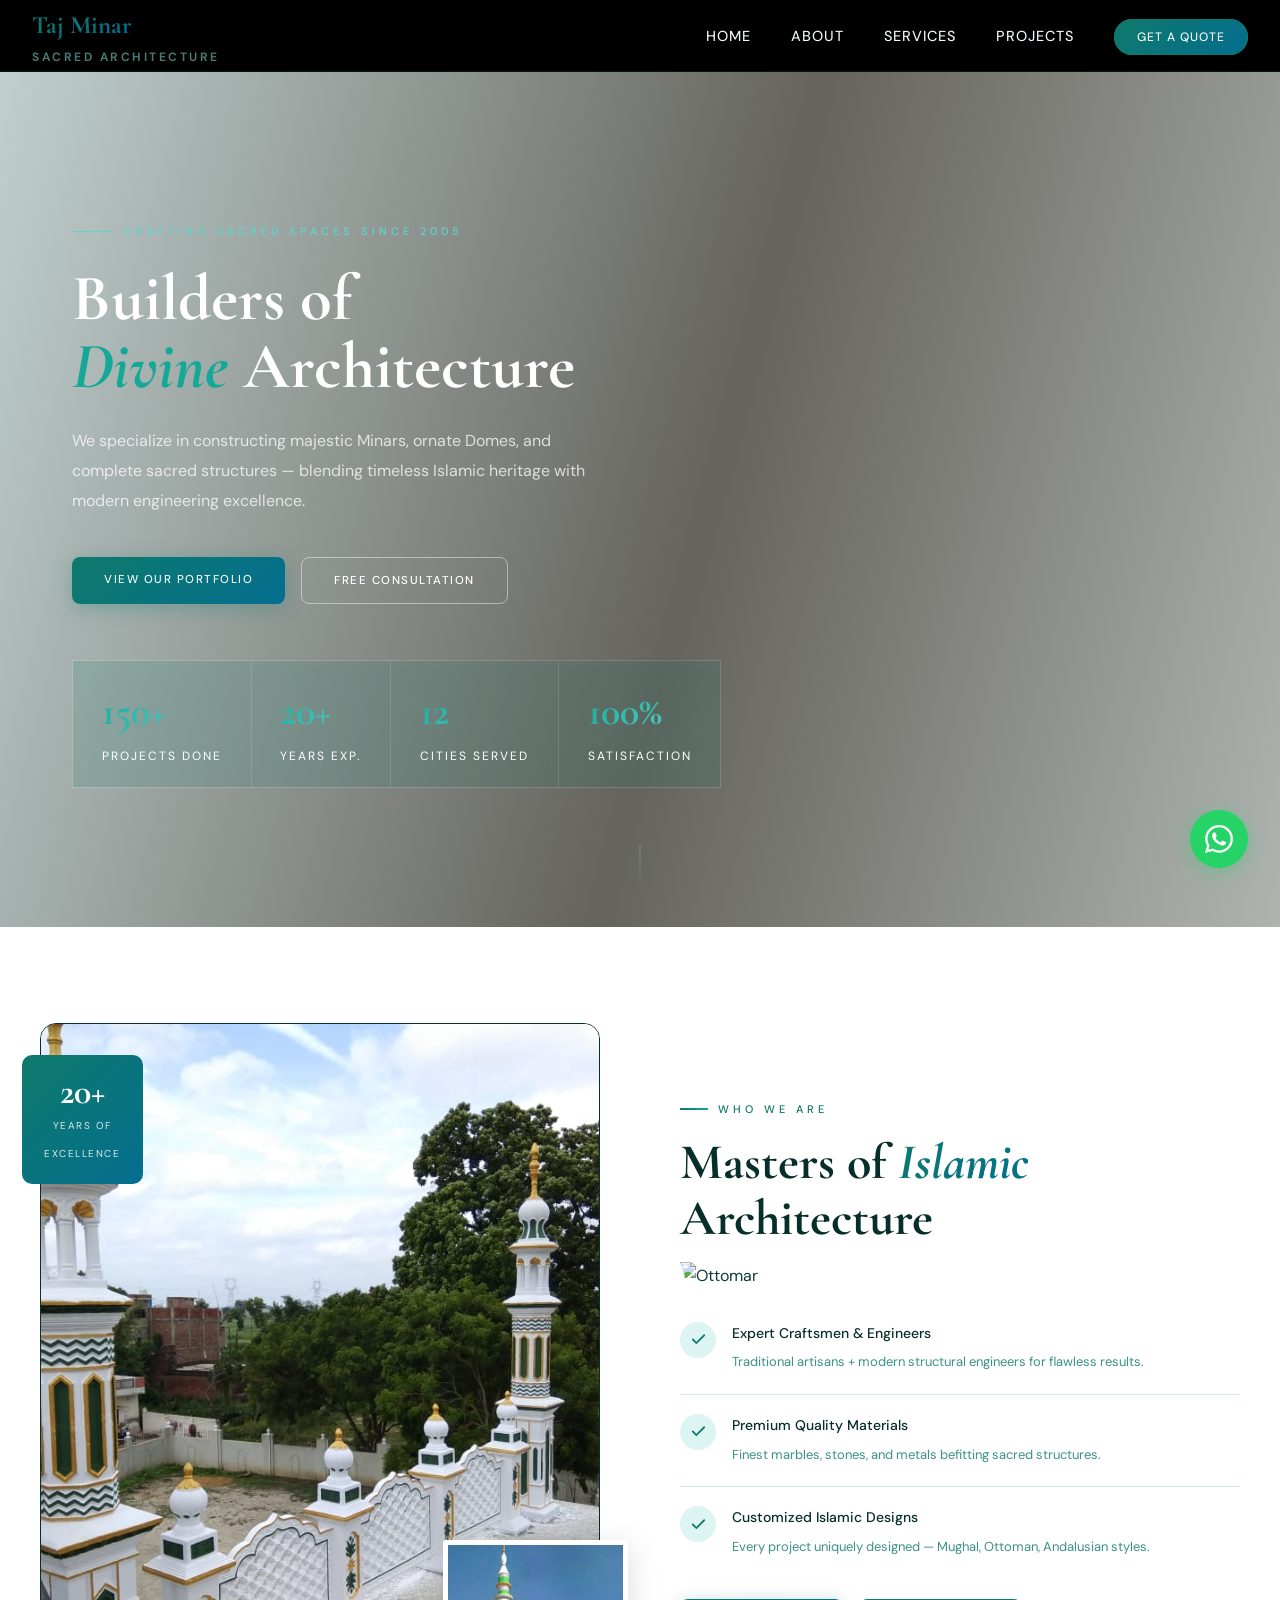
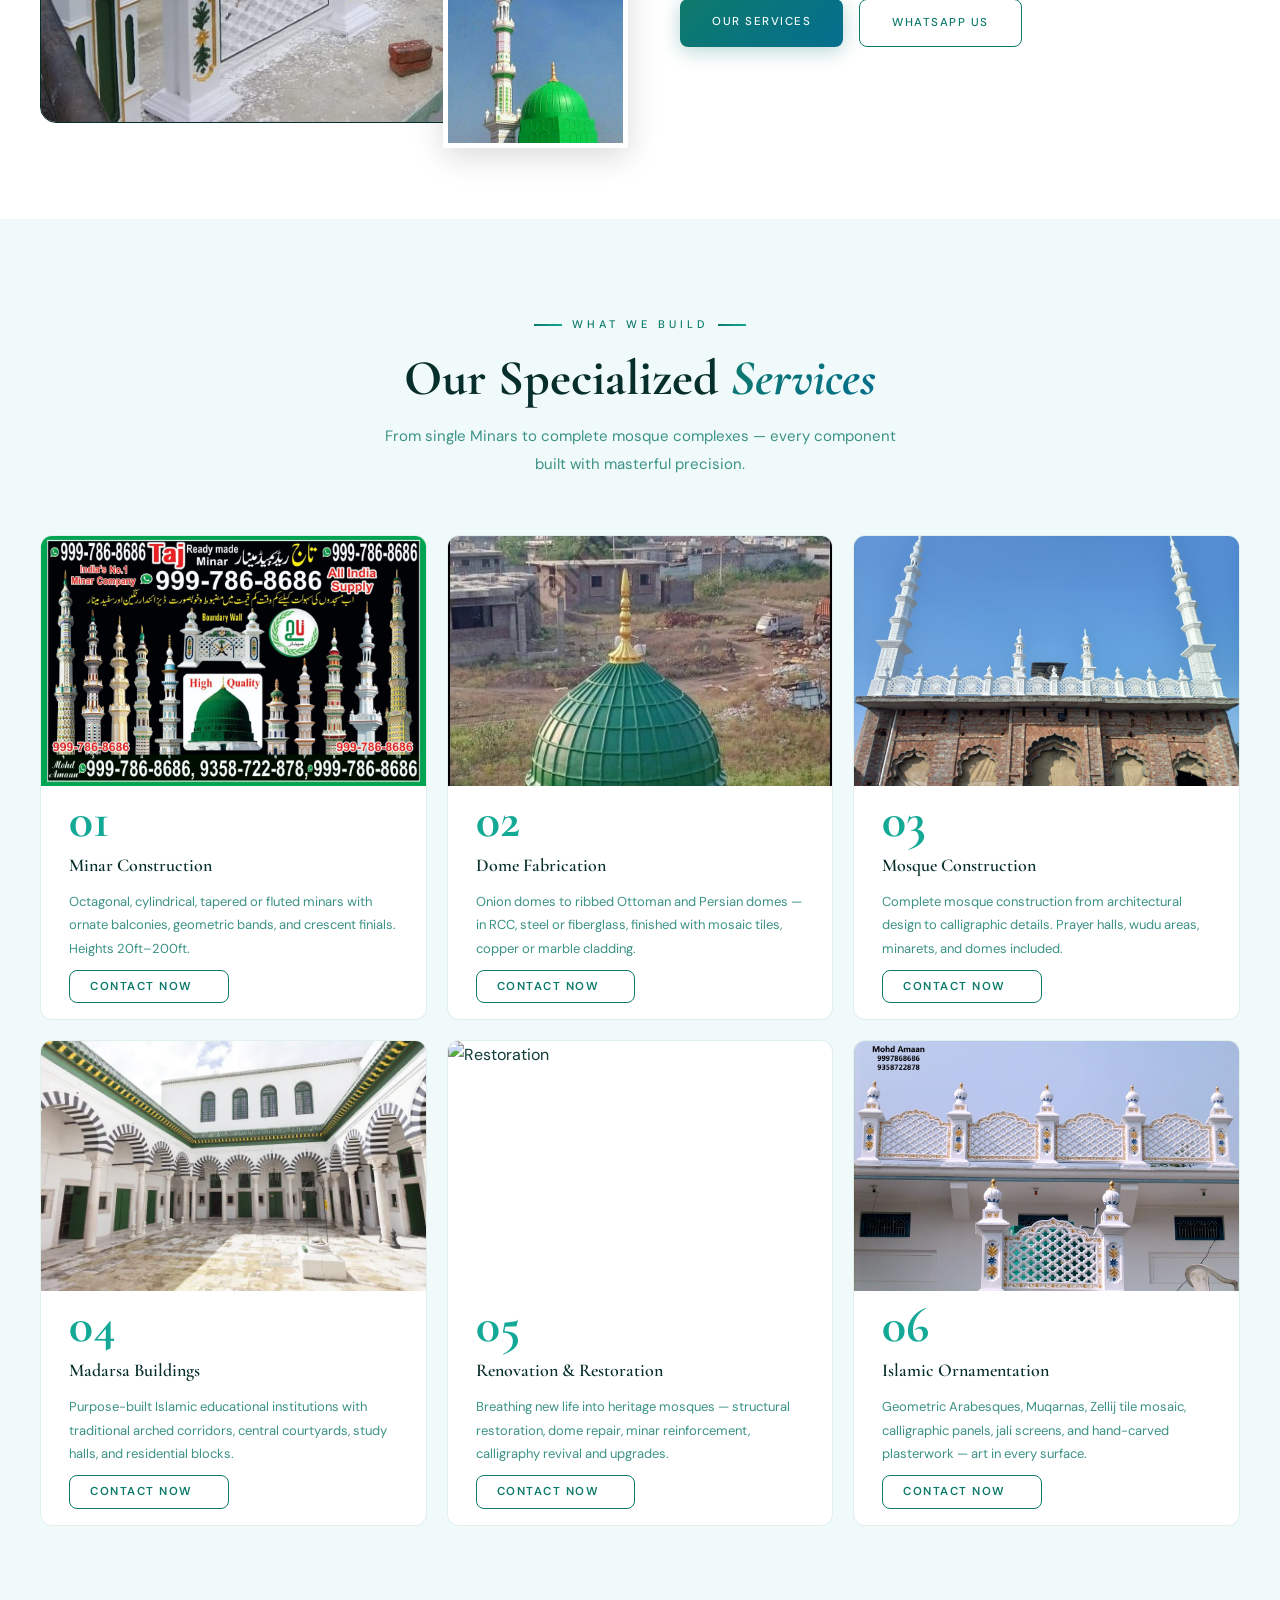
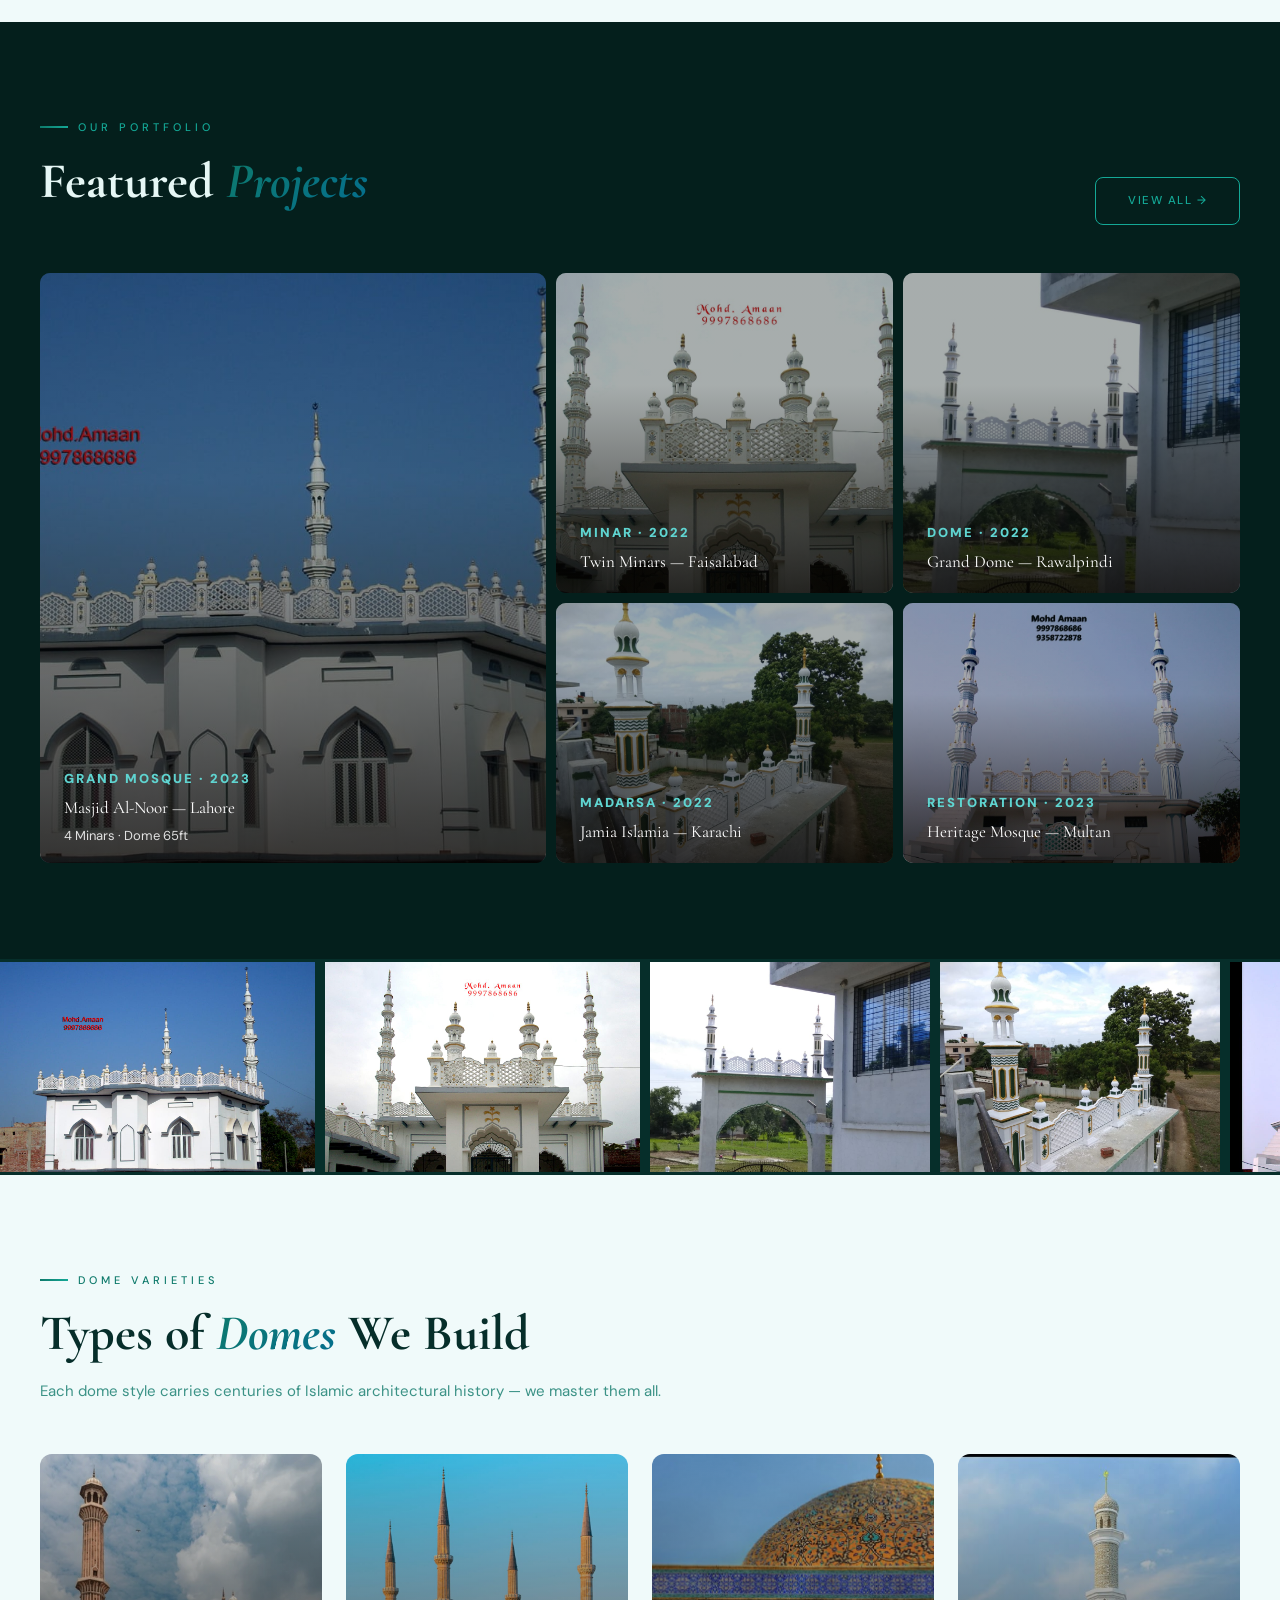
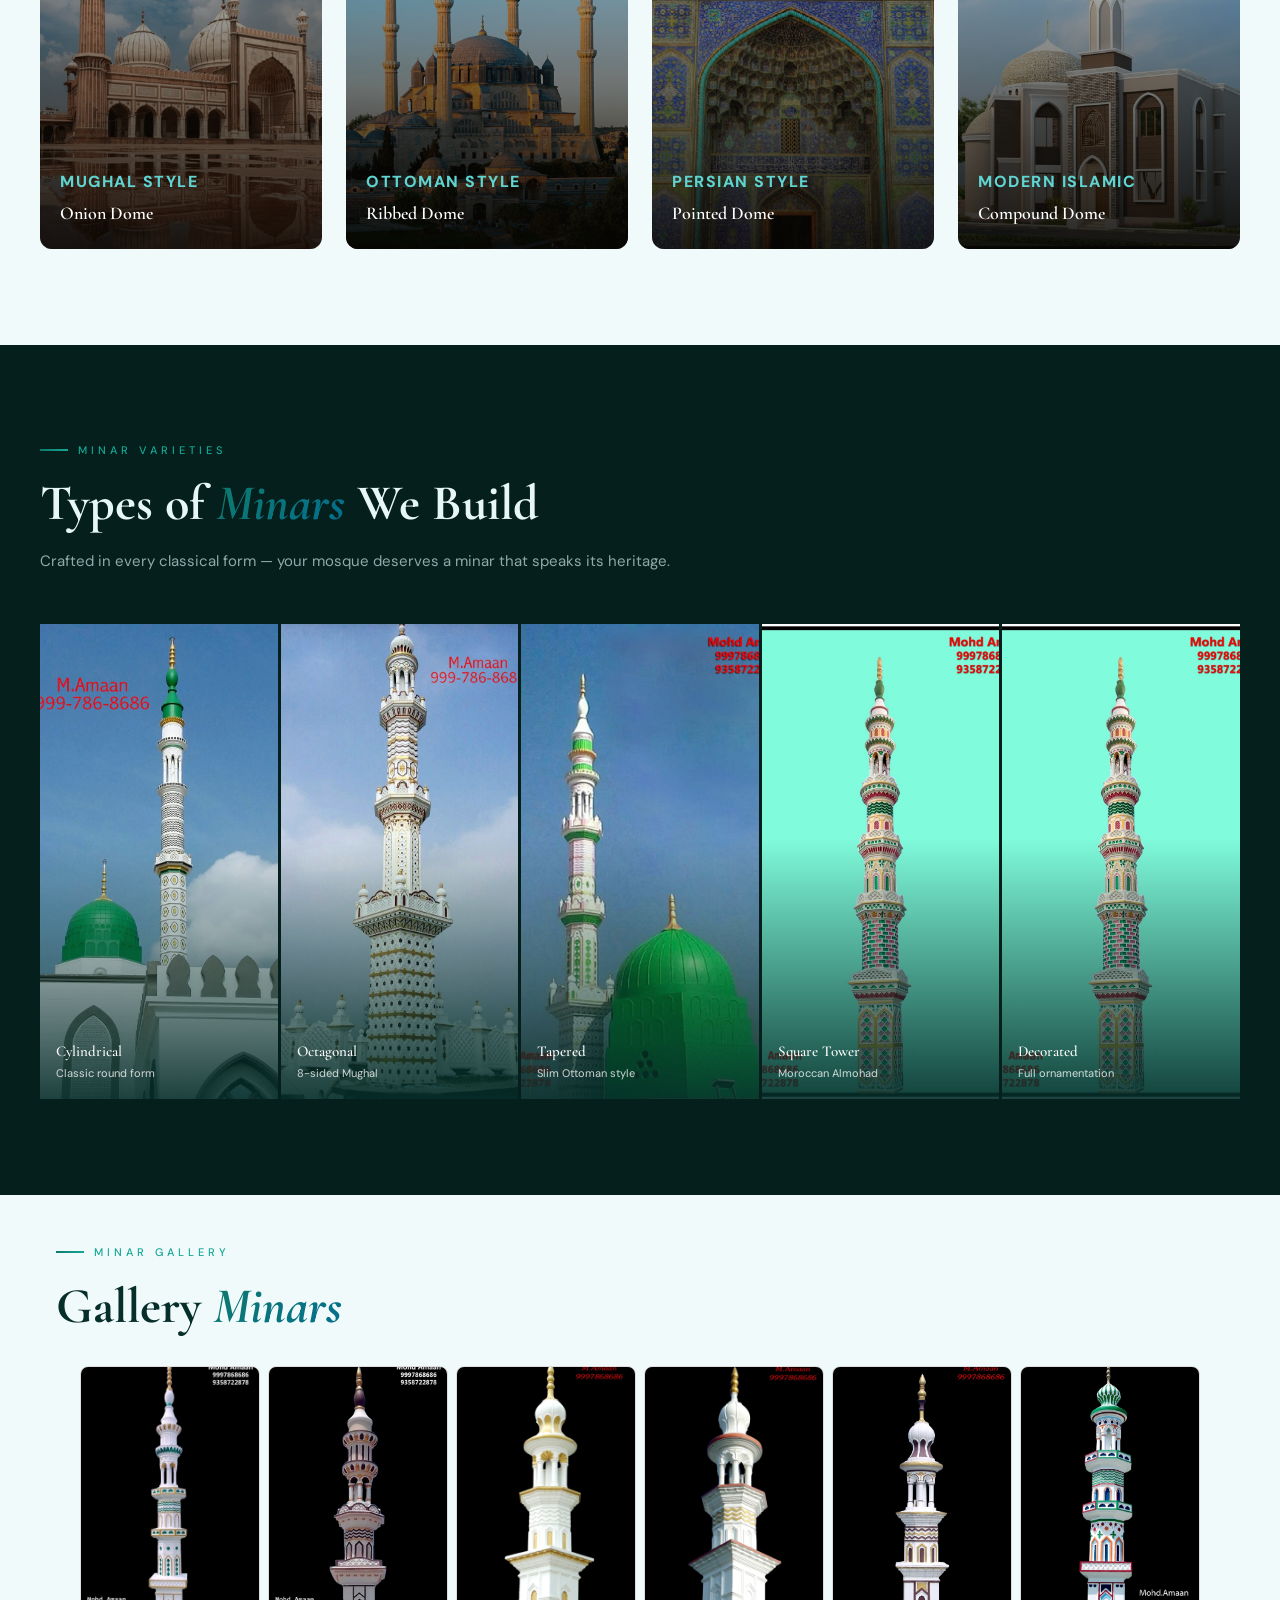
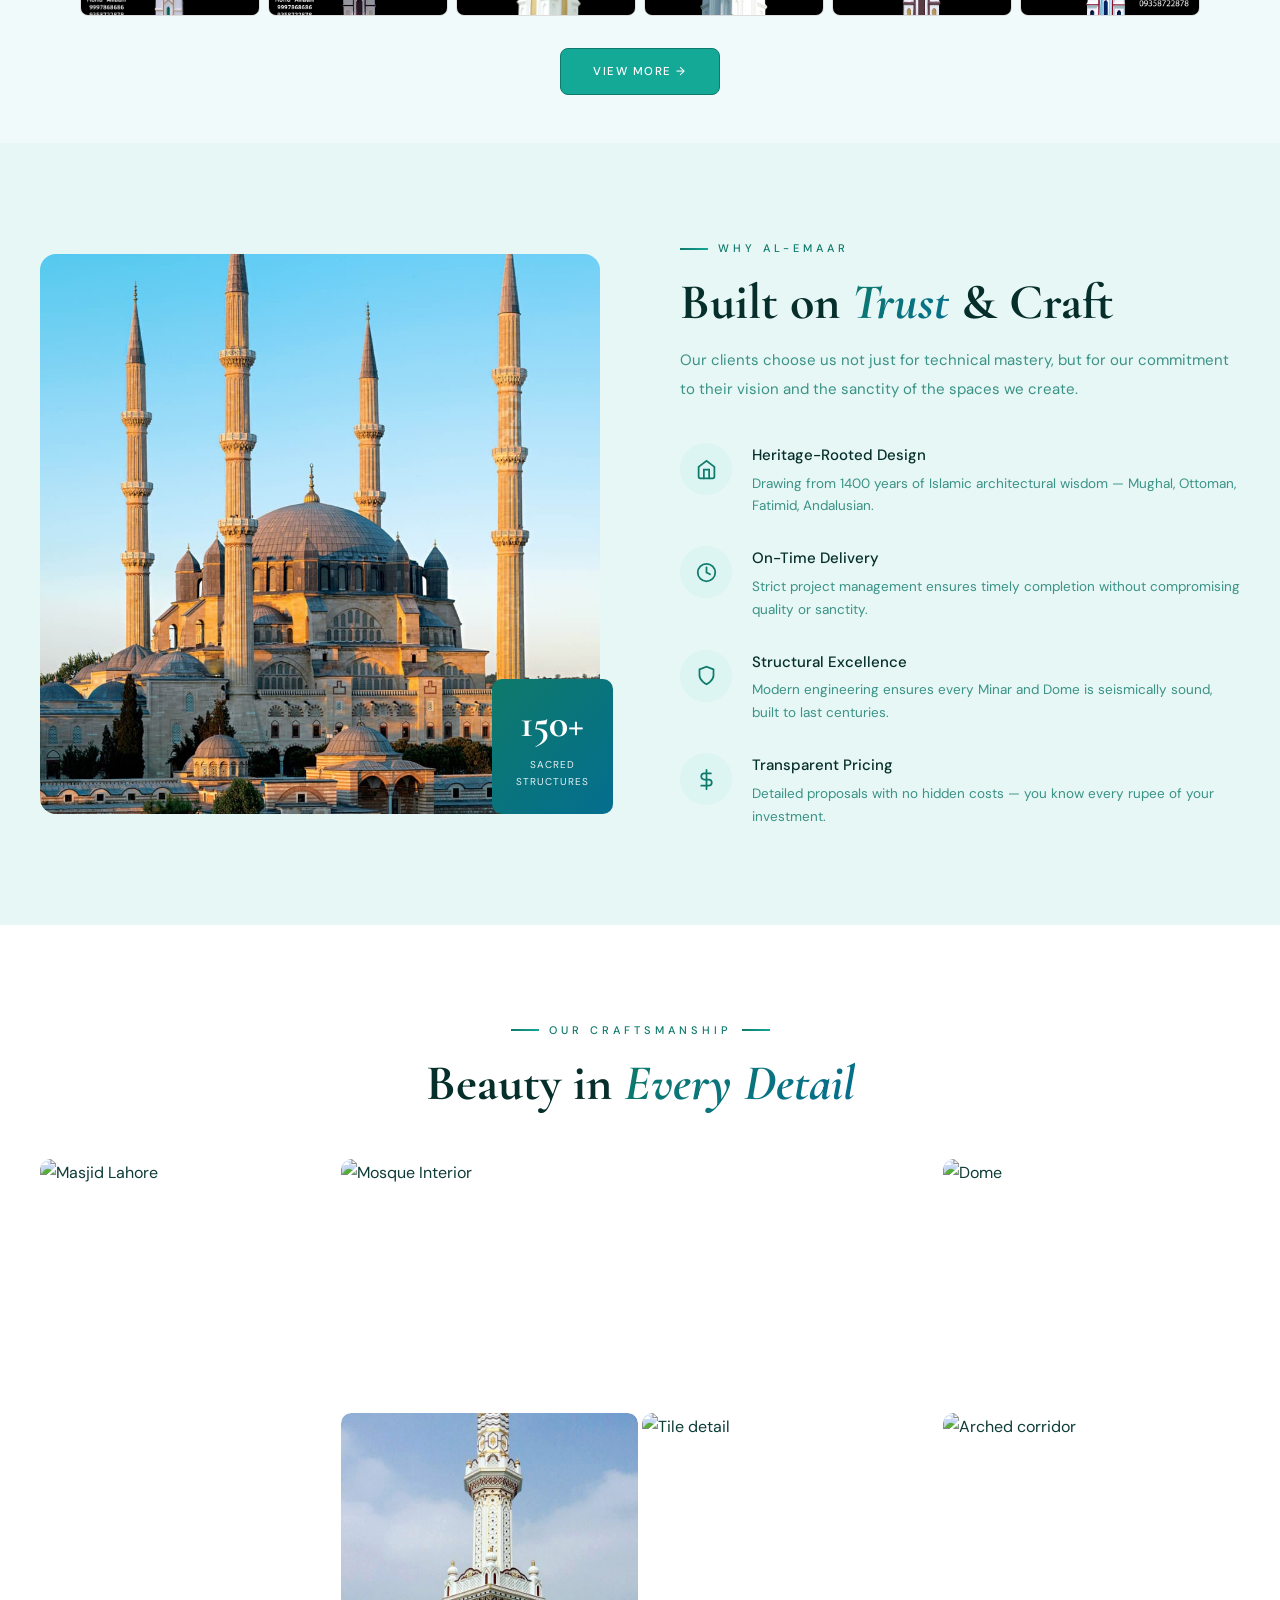
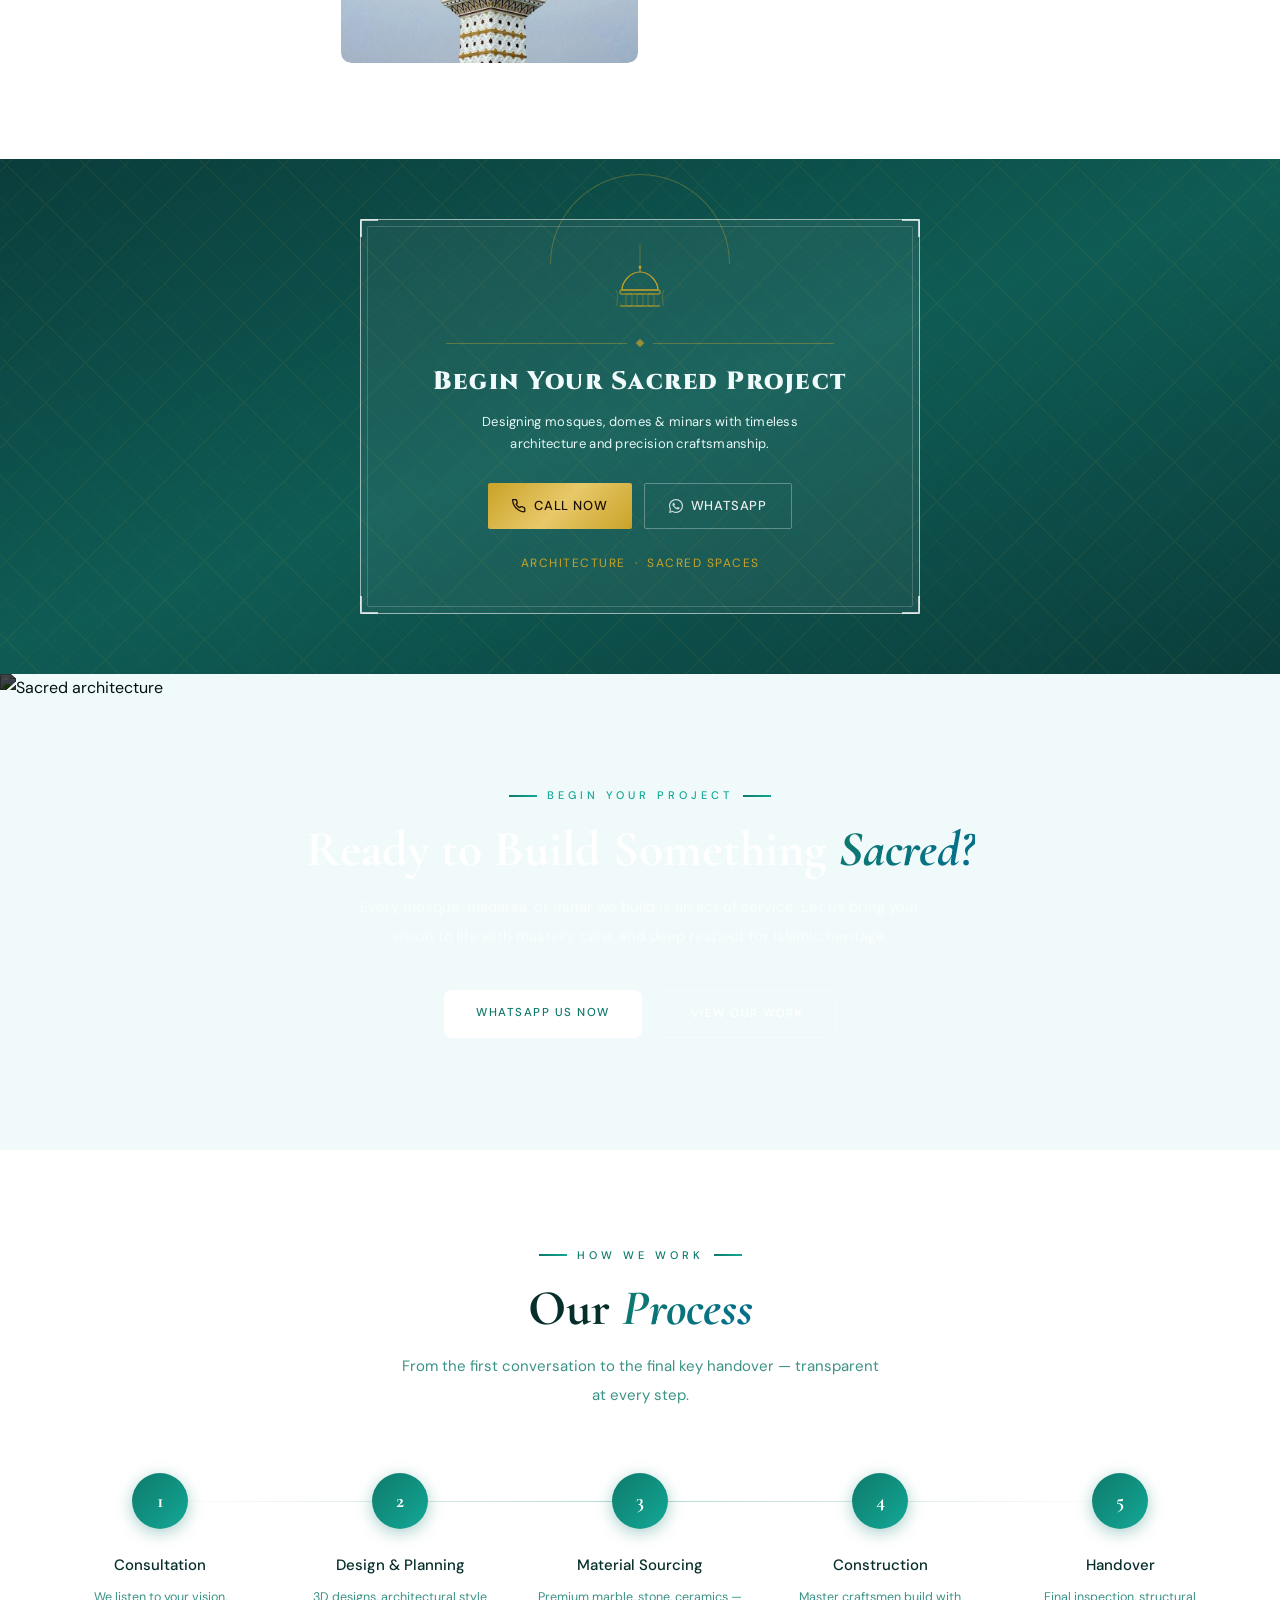
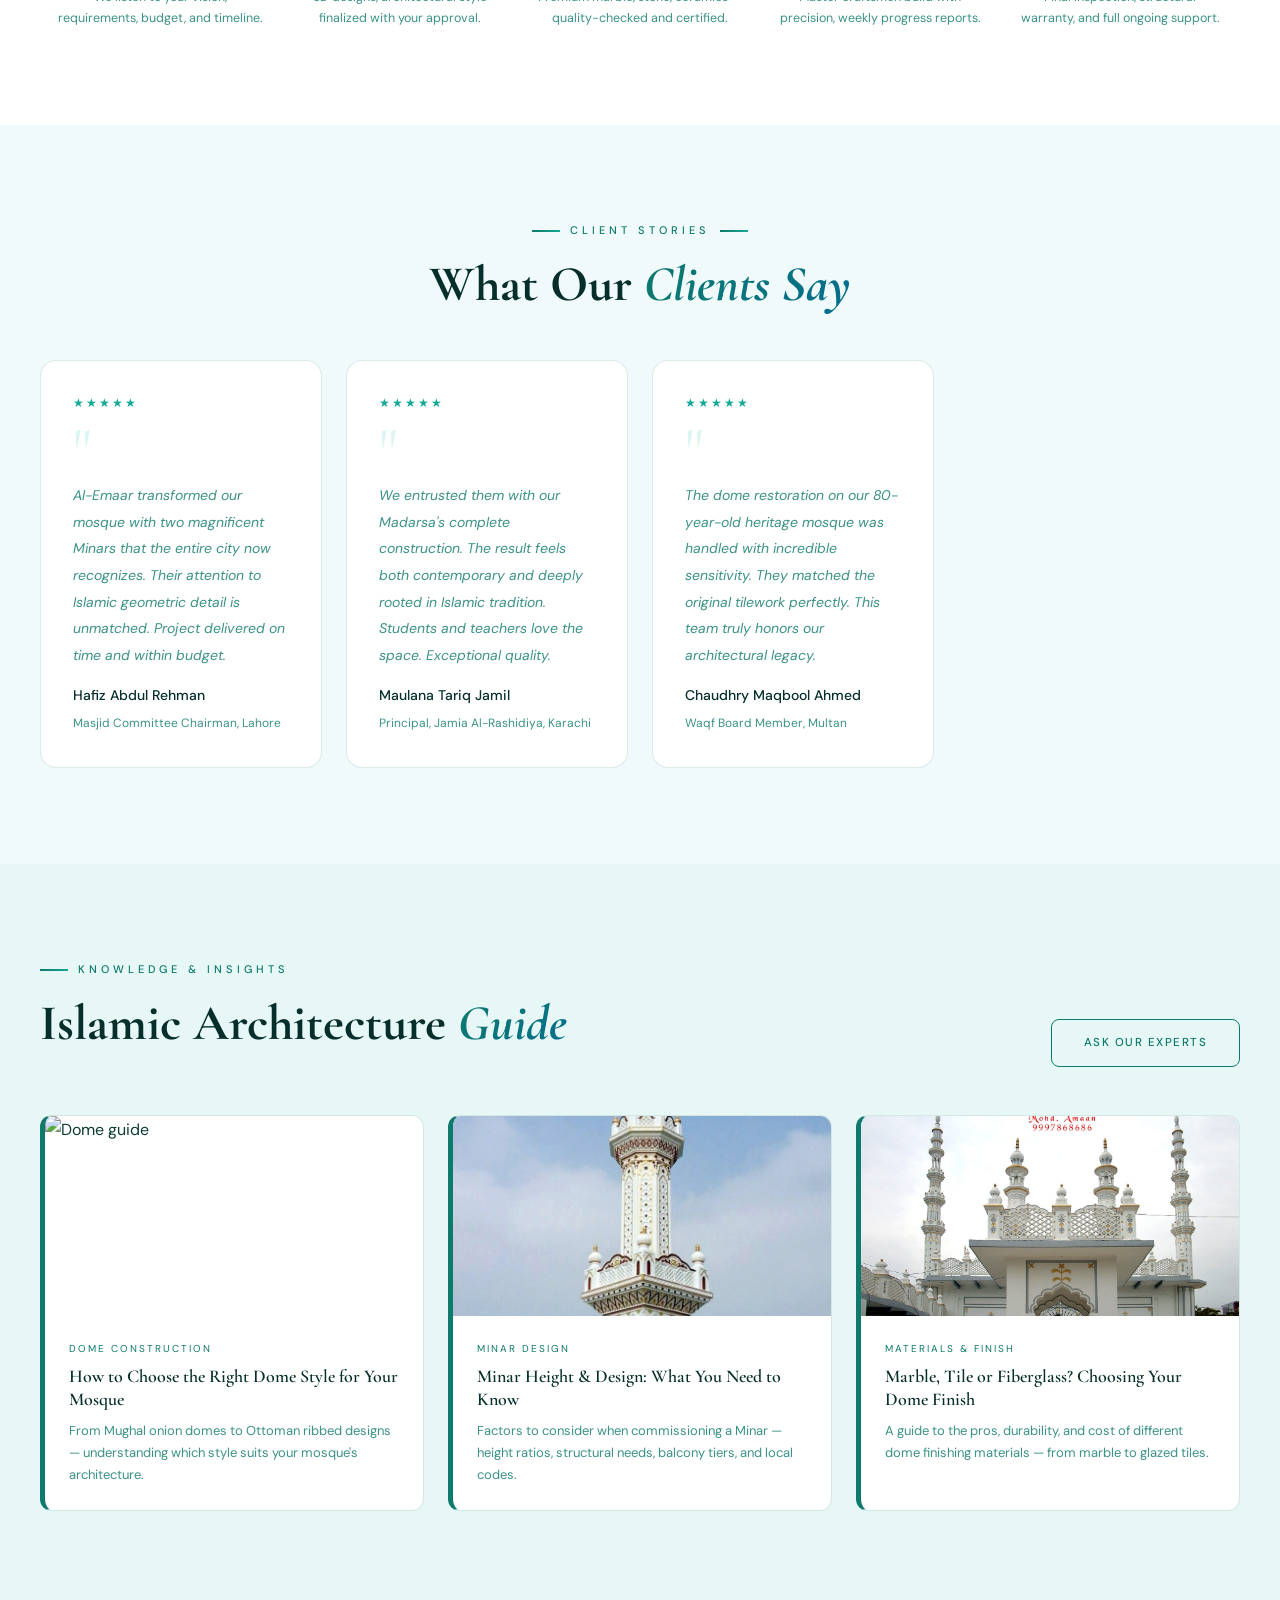
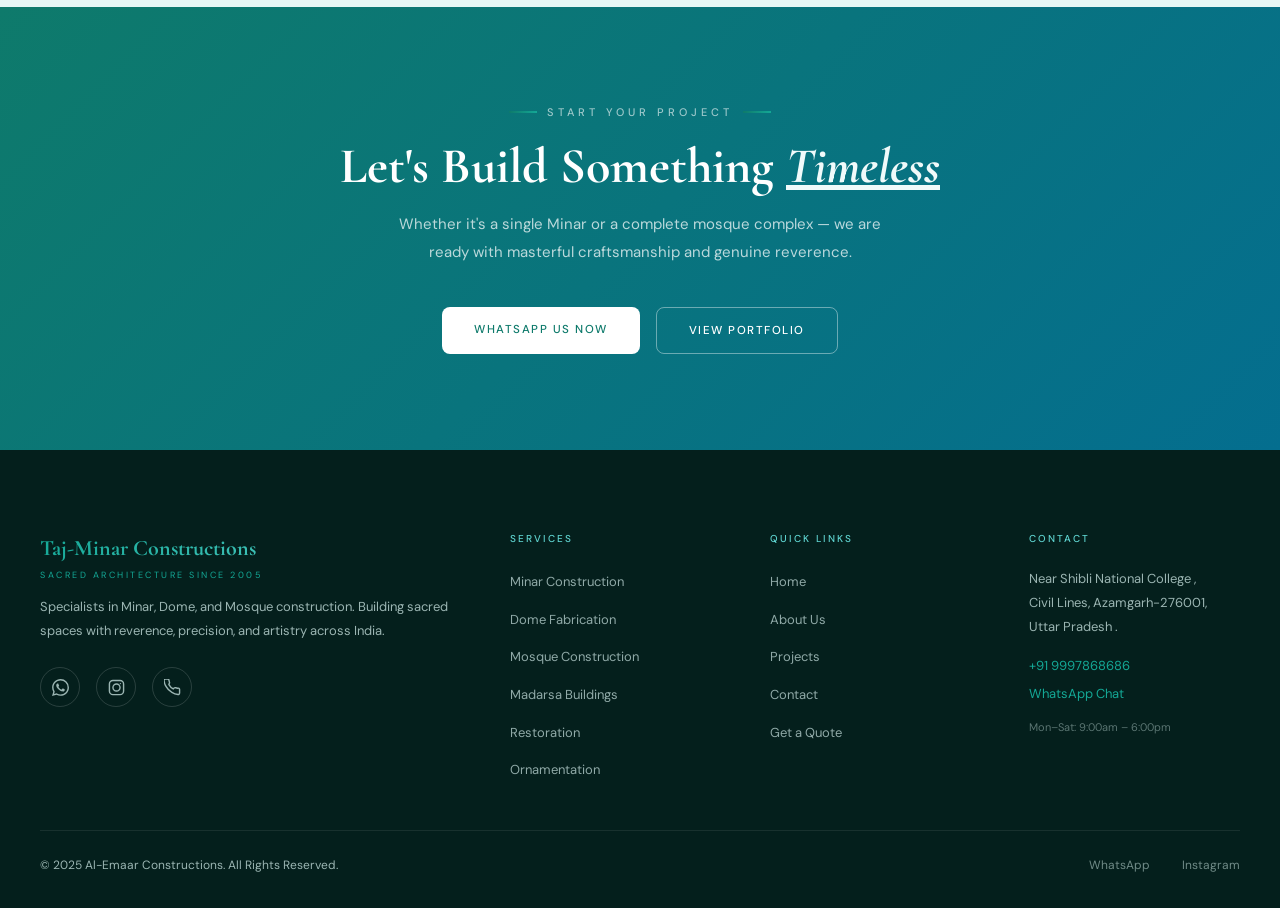
==== commit e6078966: "update changes" ====
--- a/index.html
+++ b/index.html
@@ -4,7 +4,7 @@
 <head>
   <meta charset="UTF-8">
   <meta name="viewport" content="width=device-width, initial-scale=1.0">
-  <title>Al-Emaar Constructions — Minars, Domes & Sacred Architecture</title>
+  <title>Taj Minar Constructions — Minars, Domes & Sacred Architecture</title>
   <link
     href="https://fonts.googleapis.com/css2?family=Cormorant+Garamond:ital,wght@0,500;0,600;0,700;1,500;1,600&family=DM+Sans:wght@300;400;500;600&display=swap"
     rel="stylesheet">
@@ -15,13 +15,17 @@
 <body>
 
   <!-- WhatsApp Float -->
-  <a href="https://wa.me/923001234567?text=Assalamu%20Alaikum!%20I%20am%20interested%20in%20your%20construction%20services."
+  <a href="https://wa.me/9997868686?text=Assalamu%20Alaikum!%20I%20am%20interested%20in%20your%20construction%20services."
     target="_blank" class="wa-float">
     <svg width="28" height="28" viewBox="0 0 24 24" fill="white">
       <path
         d="M17.472 14.382c-.297-.149-1.758-.867-2.03-.967-.273-.099-.471-.148-.67.15-.197.297-.767.966-.94 1.164-.173.199-.347.223-.644.075-.297-.15-1.255-.463-2.39-1.475-.883-.788-1.48-1.761-1.653-2.059-.173-.297-.018-.458.13-.606.134-.133.298-.347.446-.52.149-.174.198-.298.298-.497.099-.198.05-.371-.025-.52-.075-.149-.669-1.612-.916-2.207-.242-.579-.487-.5-.669-.51-.173-.008-.371-.01-.57-.01-.198 0-.52.074-.792.372-.272.297-1.04 1.016-1.04 2.479 0 1.462 1.065 2.875 1.213 3.074.149.198 2.096 3.2 5.077 4.487.709.306 1.262.489 1.694.625.712.227 1.36.195 1.871.118.571-.085 1.758-.719 2.006-1.413.248-.694.248-1.289.173-1.413-.074-.124-.272-.198-.57-.347m-5.421 7.403h-.004a9.87 9.87 0 01-5.031-1.378l-.361-.214-3.741.982.998-3.648-.235-.374a9.86 9.86 0 01-1.51-5.26c.001-5.45 4.436-9.884 9.888-9.884 2.64 0 5.122 1.03 6.988 2.898a9.825 9.825 0 012.893 6.994c-.003 5.45-4.437 9.884-9.885 9.884m8.413-18.297A11.815 11.815 0 0012.05 0C5.495 0 .16 5.335.157 11.892c0 2.096.547 4.142 1.588 5.945L.057 24l6.305-1.654a11.882 11.882 0 005.683 1.448h.005c6.554 0 11.89-5.335 11.893-11.893a11.821 11.821 0 00-3.48-8.413z" />
     </svg>
   </a>
+
+  <button id="scrollTop" onclick="window.scrollTo({top:0,behavior:'smooth'})">
+    <i class="ri-arrow-up-line"></i>
+  </button>
 
   <!-- Mobile Menu -->
   <div class="mobile-menu" id="mob">
@@ -36,7 +40,7 @@
   <!-- Nav -->
   <nav id="nav">
     <a href="index.html" class="logo">
-      <div><span class="logo-name">Al-Emaar</span><span class="logo-tag">Sacred Architecture</span></div>
+      <div><span class="logo-name">Taj Minar</span><span class="logo-tag">Sacred Architecture</span></div>
     </a>
     <ul class="nav-links">
       <li><a href="index.html">Home</a></li>
@@ -66,7 +70,7 @@
         blending timeless Islamic heritage with modern engineering excellence.</p>
       <div class="ha">
         <a href="projects.html" class="btn-primary">View Our Portfolio</a>
-        <a href="https://wa.me/923001234567?text=Assalamu%20Alaikum!%20I%20need%20a%20free%20consultation."
+        <a href="https://wa.me/9997868686?text=Assalamu%20Alaikum!%20I%20need%20a%20free%20consultation."
           target="_blank" class="btn-outline" style="color:white;border-color:rgba(255,255,255,0.45);">Free
           Consultation</a>
       </div>
@@ -127,7 +131,7 @@
           </div>
           <div style="margin-top:2.5rem;display:flex;gap:1rem;flex-wrap:wrap;">
             <a href="services.html" class="btn-primary">Our Services</a>
-            <a href="https://wa.me/923001234567" target="_blank" class="btn-outline">WhatsApp Us</a>
+            <a href="https://wa.me/9997868686" target="_blank" class="btn-outline">WhatsApp Us</a>
           </div>
         </div>
       </div>
@@ -152,7 +156,7 @@
             <div class="sct">Minar Construction</div>
             <div class="scd">Octagonal, cylindrical, tapered or fluted minars with ornate balconies, geometric bands,
               and crescent finials. Heights 20ft–200ft.</div>
-            <a href="https://wa.me/923001234567?text=Assalamu%20Alaikum!%20I%20need%20a%20free%20consultation."
+            <a href="https://wa.me/9997868686?text=Assalamu%20Alaikum!%20I%20need%20a%20free%20consultation."
               target="_blank" class="btn-outline">Contact
               Now <i class="ri-arrow-right-circle-line"></i> </a>
           </div>
@@ -166,7 +170,7 @@
             <div class="sct">Dome Fabrication</div>
             <div class="scd">Onion domes to ribbed Ottoman and Persian domes — in RCC, steel or fiberglass, finished
               with mosaic tiles, copper or marble cladding.</div>
-            <a href="https://wa.me/923001234567?text=Assalamu%20Alaikum!%20I%20need%20a%20free%20consultation."
+            <a href="https://wa.me/9997868686?text=Assalamu%20Alaikum!%20I%20need%20a%20free%20consultation."
               target="_blank" class="btn-outline">Contact
               Now <i class="ri-arrow-right-circle-line"></i> </a>
           </div>
@@ -179,7 +183,7 @@
             <div class="sct">Mosque Construction</div>
             <div class="scd">Complete mosque construction from architectural design to calligraphic details. Prayer
               halls, wudu areas, minarets, and domes included.</div>
-            <a href="https://wa.me/923001234567?text=Assalamu%20Alaikum!%20I%20need%20a%20free%20consultation."
+            <a href="https://wa.me/9997868686?text=Assalamu%20Alaikum!%20I%20need%20a%20free%20consultation."
               target="_blank" class="btn-outline">Contact
               Now <i class="ri-arrow-right-circle-line"></i> </a>
           </div>
@@ -192,7 +196,7 @@
             <div class="sct">Madarsa Buildings</div>
             <div class="scd">Purpose-built Islamic educational institutions with traditional arched corridors, central
               courtyards, study halls, and residential blocks.</div>
-            <a href="https://wa.me/923001234567?text=Assalamu%20Alaikum!%20I%20need%20a%20free%20consultation."
+            <a href="https://wa.me/9997868686?text=Assalamu%20Alaikum!%20I%20need%20a%20free%20consultation."
               target="_blank" class="btn-outline">Contact
               Now <i class="ri-arrow-right-circle-line"></i> </a>
           </div>
@@ -205,7 +209,7 @@
             <div class="sct">Renovation & Restoration</div>
             <div class="scd">Breathing new life into heritage mosques — structural restoration, dome repair, minar
               reinforcement, calligraphy revival and upgrades.</div>
-            <a href="https://wa.me/923001234567?text=Assalamu%20Alaikum!%20I%20need%20a%20free%20consultation."
+            <a href="https://wa.me/9997868686?text=Assalamu%20Alaikum!%20I%20need%20a%20free%20consultation."
               target="_blank" class="btn-outline">Contact
               Now <i class="ri-arrow-right-circle-line"></i> </a>
           </div>
@@ -218,7 +222,7 @@
             <div class="sct">Islamic Ornamentation</div>
             <div class="scd">Geometric Arabesques, Muqarnas, Zellij tile mosaic, calligraphic panels, jali screens, and
               hand-carved plasterwork — art in every surface.</div>
-            <a href="https://wa.me/923001234567?text=Assalamu%20Alaikum!%20I%20need%20a%20free%20consultation."
+            <a href="https://wa.me/9997868686?text=Assalamu%20Alaikum!%20I%20need%20a%20free%20consultation."
               target="_blank" class="btn-outline">Contact
               Now <i class="ri-arrow-right-circle-line"></i> </a>
           </div>
@@ -580,7 +584,7 @@
         </p>
 
         <div class="btns">
-          <a href="tel:+923001234567" class="btn-link btn-call">
+          <a href="tel:+919997868686" class="btn-link btn-call">
             <svg width="14" height="14" viewBox="0 0 24 24" fill="none" stroke="currentColor" stroke-width="2.2"
               stroke-linecap="round" stroke-linejoin="round">
               <path
@@ -588,7 +592,7 @@
             </svg>
             Call Now
           </a>
-          <a href="https://api.whatsapp.com/send/?phone=923001234567&text=Assalamu+Alaikum%21+I+need+a+free+consultation.&type=phone_number&app_absent=0"
+          <a href="https://api.whatsapp.com/send/?phone=9997868686&text=Assalamu+Alaikum%21+I+need+a+free+consultation.&type=phone_number&app_absent=0"
             target="_blank" class="btn-link btn-wa">
             <svg width="14" height="14" viewBox="0 0 24 24" fill="rgba(255,255,255,0.8)">
               <path
@@ -617,7 +621,7 @@
         mosque, madarsa, or minar we build is an act of service. Let us bring your vision to life with mastery, care,
         and deep respect for Islamic heritage.</p>
       <div style="display:flex;gap:1rem;justify-content:center;flex-wrap:wrap;">
-        <a href="https://wa.me/923001234567?text=Assalamu%20Alaikum!%20I%20want%20to%20start%20a%20project."
+        <a href="https://wa.me/9997868686?text=Assalamu%20Alaikum!%20I%20want%20to%20start%20a%20project."
           target="_blank" class="btn-white">WhatsApp Us Now</a>
         <a href="projects.html" class="btn-outline" style="color:white;border-color:rgba(255,255,255,0.4);">View Our
           Work</a>
@@ -751,37 +755,42 @@
         it's a single Minar or a complete mosque complex — we are ready with masterful craftsmanship and genuine
         reverence.</p>
       <div style="display:flex;gap:1rem;justify-content:center;flex-wrap:wrap;">
-        <a href="https://wa.me/923001234567?text=Assalamu%20Alaikum!%20I%20want%20to%20discuss%20a%20project."
+        <a href="https://wa.me/9997868686?text=Assalamu%20Alaikum!%20I%20want%20to%20discuss%20a%20project."
           target="_blank" class="btn-white">WhatsApp Us Now</a>
         <a href="projects.html" class="btn-outline" style="color:white;border-color:rgba(255,255,255,0.4);">View
           Portfolio</a>
       </div>
     </div>
   </section>
+
+
 
   <!-- FOOTER -->
   <footer>
     <div class="fi">
       <div>
-        <div class="fln">Al-Emaar Constructions</div>
+        <div class="fln">Taj-Minar Constructions</div>
         <div
           style="font-size:9px;letter-spacing:2.5px;text-transform:uppercase;color:var(--gold-light);margin-bottom:0.5rem;">
           Sacred Architecture Since 2005</div>
         <div class="fab">Specialists in Minar, Dome, and Mosque construction. Building sacred spaces with reverence,
-          precision, and artistry across Pakistan.</div>
+          precision, and artistry across India.</div>
         <div class="sis" style="margin-top:1.5rem;">
-          <a href="https://wa.me/923001234567" target="_blank" class="si2"><svg width="17" height="17"
-              viewBox="0 0 24 24" fill="currentColor">
+          <a href="https://wa.me/9997868686" target="_blank" class="si2">
+            <svg width="17" height="17" viewBox="0 0 24 24"
+              fill="currentColor">
               <path
                 d="M17.472 14.382c-.297-.149-1.758-.867-2.03-.967-.273-.099-.471-.148-.67.15-.197.297-.767.966-.94 1.164-.173.199-.347.223-.644.075-.297-.15-1.255-.463-2.39-1.475-.883-.788-1.48-1.761-1.653-2.059-.173-.297-.018-.458.13-.606.134-.133.298-.347.446-.52.149-.174.198-.298.298-.497.099-.198.05-.371-.025-.52-.075-.149-.669-1.612-.916-2.207-.242-.579-.487-.5-.669-.51-.173-.008-.371-.01-.57-.01-.198 0-.52.074-.792.372-.272.297-1.04 1.016-1.04 2.479 0 1.462 1.065 2.875 1.213 3.074.149.198 2.096 3.2 5.077 4.487.709.306 1.262.489 1.694.625.712.227 1.36.195 1.871.118.571-.085 1.758-.719 2.006-1.413.248-.694.248-1.289.173-1.413-.074-.124-.272-.198-.57-.347m-5.421 7.403h-.004a9.87 9.87 0 01-5.031-1.378l-.361-.214-3.741.982.998-3.648-.235-.374a9.86 9.86 0 01-1.51-5.26c.001-5.45 4.436-9.884 9.888-9.884 2.64 0 5.122 1.03 6.988 2.898a9.825 9.825 0 012.893 6.994c-.003 5.45-4.437 9.884-9.885 9.884m8.413-18.297A11.815 11.815 0 0012.05 0C5.495 0 .16 5.335.157 11.892c0 2.096.547 4.142 1.588 5.945L.057 24l6.305-1.654a11.882 11.882 0 005.683 1.448h.005c6.554 0 11.89-5.335 11.893-11.893a11.821 11.821 0 00-3.48-8.413z" />
             </svg></a>
-          <a href="https://instagram.com/alemaar.constructions" target="_blank" class="si2"><svg width="17" height="17"
+          <a href="https://www.instagram.com/masjid_ki_minar?utm_source=qr&igsh=MTRmNnN5NXRyYTBpNw==" target="_blank" class="si2">
+            <svg width="17" height="17"
               viewBox="0 0 24 24" fill="none" stroke="currentColor" stroke-width="2" stroke-linecap="round">
               <rect x="2" y="2" width="20" height="20" rx="5" />
               <circle cx="12" cy="12" r="5" />
               <circle cx="17.5" cy="6.5" r="1" fill="currentColor" stroke="none" />
             </svg></a>
-          <a href="tel:+923001234567" class="si2"><svg width="17" height="17" viewBox="0 0 24 24" fill="none"
+          <a href="tel:+919997868686" class="si2">
+            <svg width="17" height="17" viewBox="0 0 24 24" fill="none"
               stroke="currentColor" stroke-width="2" stroke-linecap="round">
               <path
                 d="M22 16.92v3a2 2 0 01-2.18 2 19.79 19.79 0 01-8.63-3.07A19.5 19.5 0 013.07 10.8a19.79 19.79 0 01-3.07-8.68A2 2 0 012 0h3a2 2 0 012 1.72c.127.96.361 1.903.7 2.81a2 2 0 01-.45 2.11L6.91 7.91a16 16 0 006.16 6.16l1.27-1.27a2 2 0 012.11-.45c.907.339 1.85.573 2.81.7A2 2 0 0122 14.92z" />
@@ -806,15 +815,17 @@
           <li><a href="about.html">About Us</a></li>
           <li><a href="projects.html">Projects</a></li>
           <li><a href="contact.html">Contact</a></li>
-          <li><a href="https://wa.me/923001234567" target="_blank">Get a Quote</a></li>
+          <li><a href="https://wa.me/9997868686" target="_blank">Get a Quote</a></li>
         </ul>
       </div>
       <div>
+        <!-- , ,  -->
         <div class="fh">Contact</div>
-        <p style="font-size:13px;line-height:1.85;">Office 7, Gulberg III<br>Lahore, Pakistan</p>
-        <p style="margin-top:0.75rem;"><a href="tel:+923001234567"
-            style="color:var(--gold-light);text-decoration:none;font-size:13px;">+92 300 123 4567</a></p>
-        <p><a href="https://wa.me/923001234567"
+        <p style="font-size:13px;line-height:1.85;">Near Shibli National College ,<br>Civil Lines, Azamgarh-276001,
+          <br> Uttar Pradesh .</p>
+        <p style="margin-top:0.75rem;"><a href="tel:+919997868686"
+            style="color:var(--gold-light);text-decoration:none;font-size:13px;">+91 9997868686</a></p>
+        <p><a href="https://wa.me/9997868686"
             style="color:var(--gold-light);text-decoration:none;font-size:13px;">WhatsApp Chat</a></p>
         <p style="margin-top:0.75rem;font-size:11px;color:rgba(220,245,242,0.4);">Mon–Sat: 9:00am – 6:00pm</p>
       </div>
@@ -822,9 +833,9 @@
     <div class="fb">
       <p>© 2025 Al-Emaar Constructions. All Rights Reserved.</p>
       <div style="display:flex;gap:2rem;">
-        <a href="https://wa.me/923001234567" target="_blank"
+        <a href="https://wa.me/9997868686" target="_blank"
           style="color:rgba(220,245,242,0.5);font-size:12px;text-decoration:none;">WhatsApp</a>
-        <a href="https://instagram.com/alemaar.constructions" target="_blank"
+        <a href="https://www.instagram.com/masjid_ki_minar?utm_source=qr&igsh=MTRmNnN5NXRyYTBpNw==" target="_blank"
           style="color:rgba(220,245,242,0.5);font-size:12px;text-decoration:none;">Instagram</a>
       </div>
     </div>
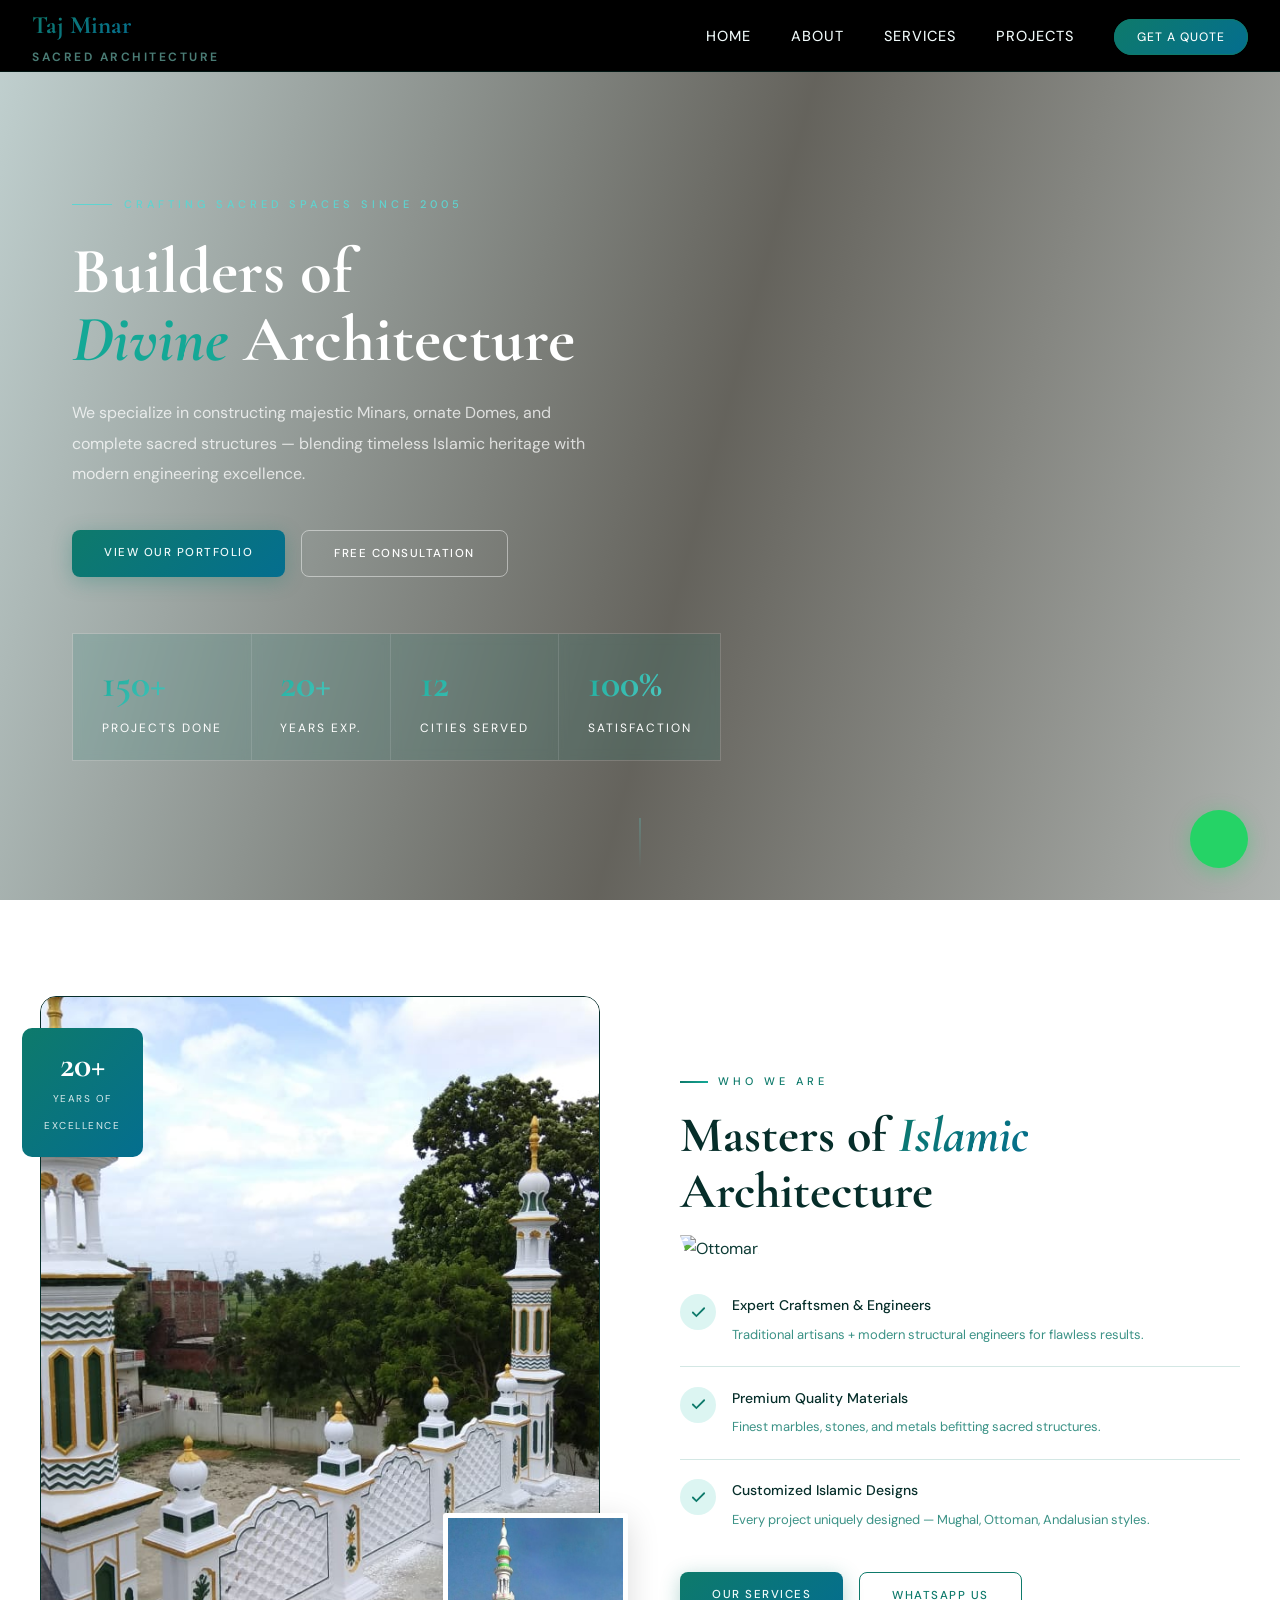
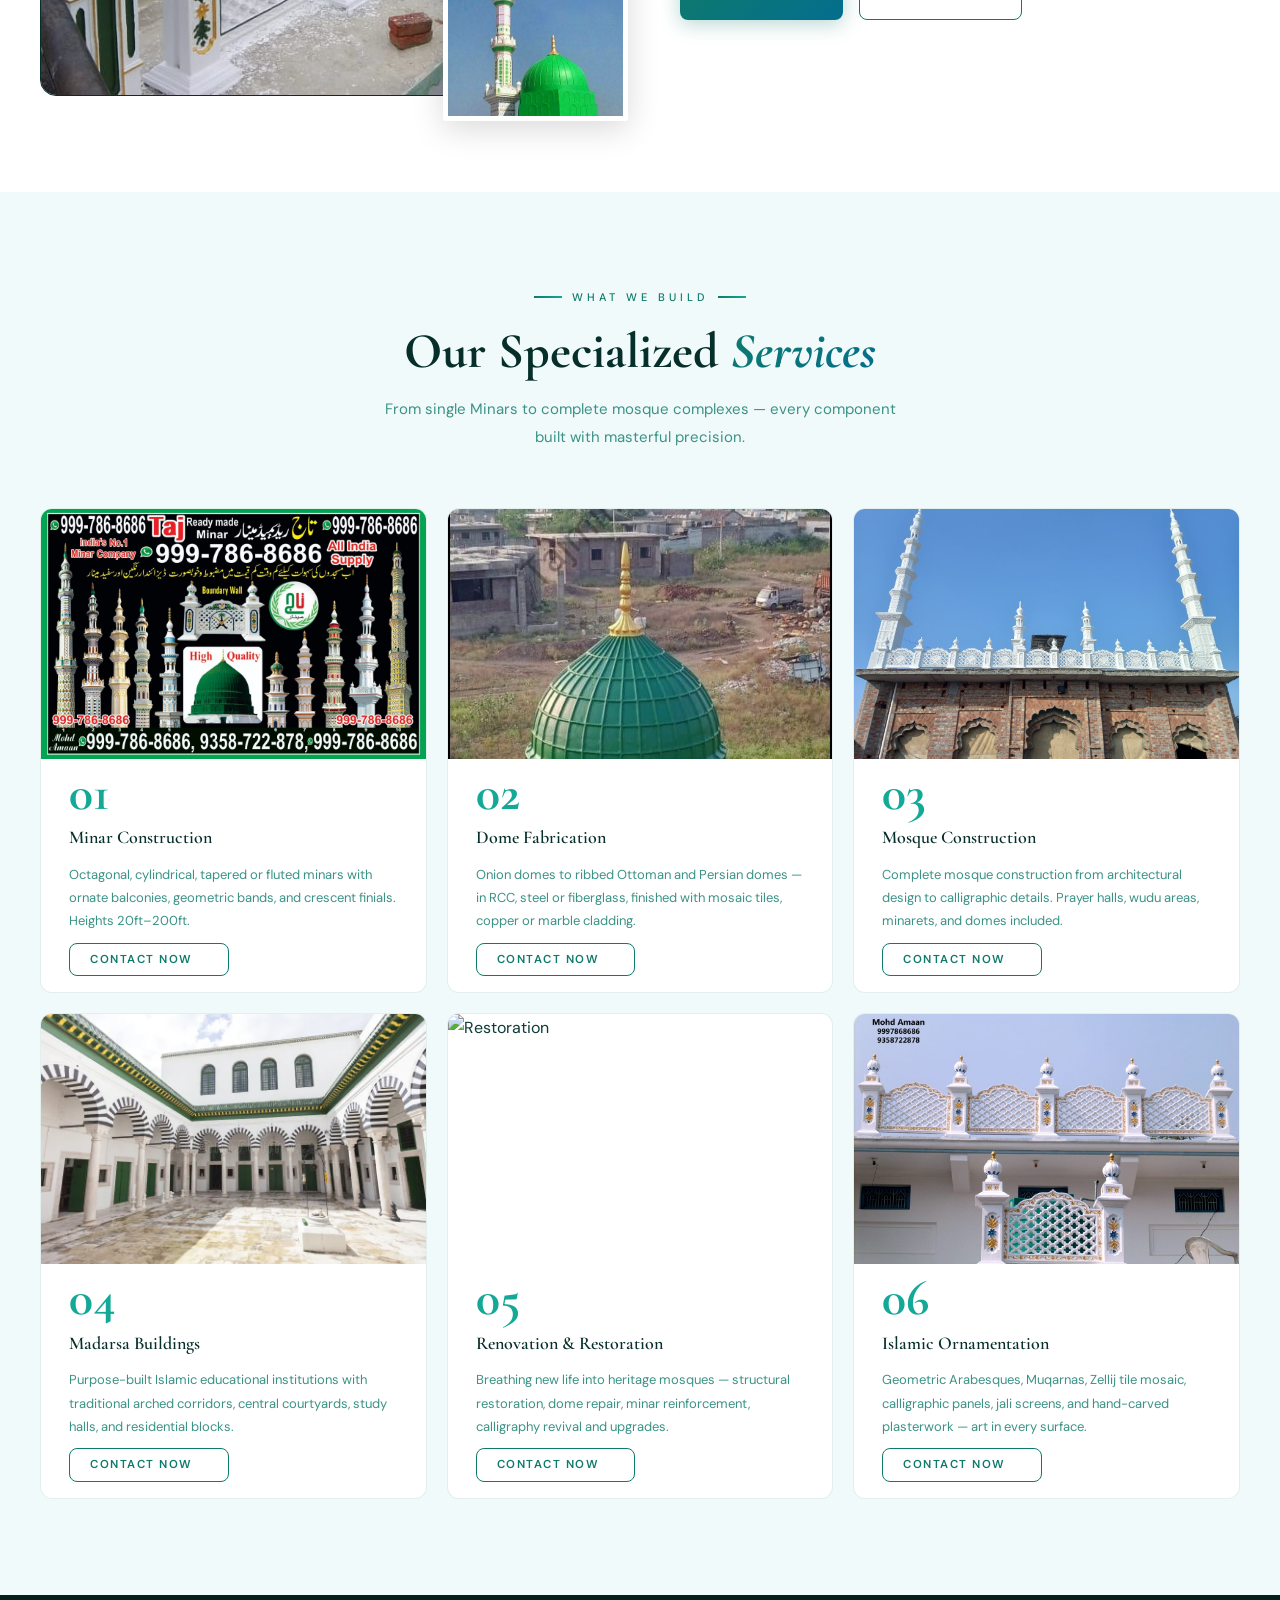
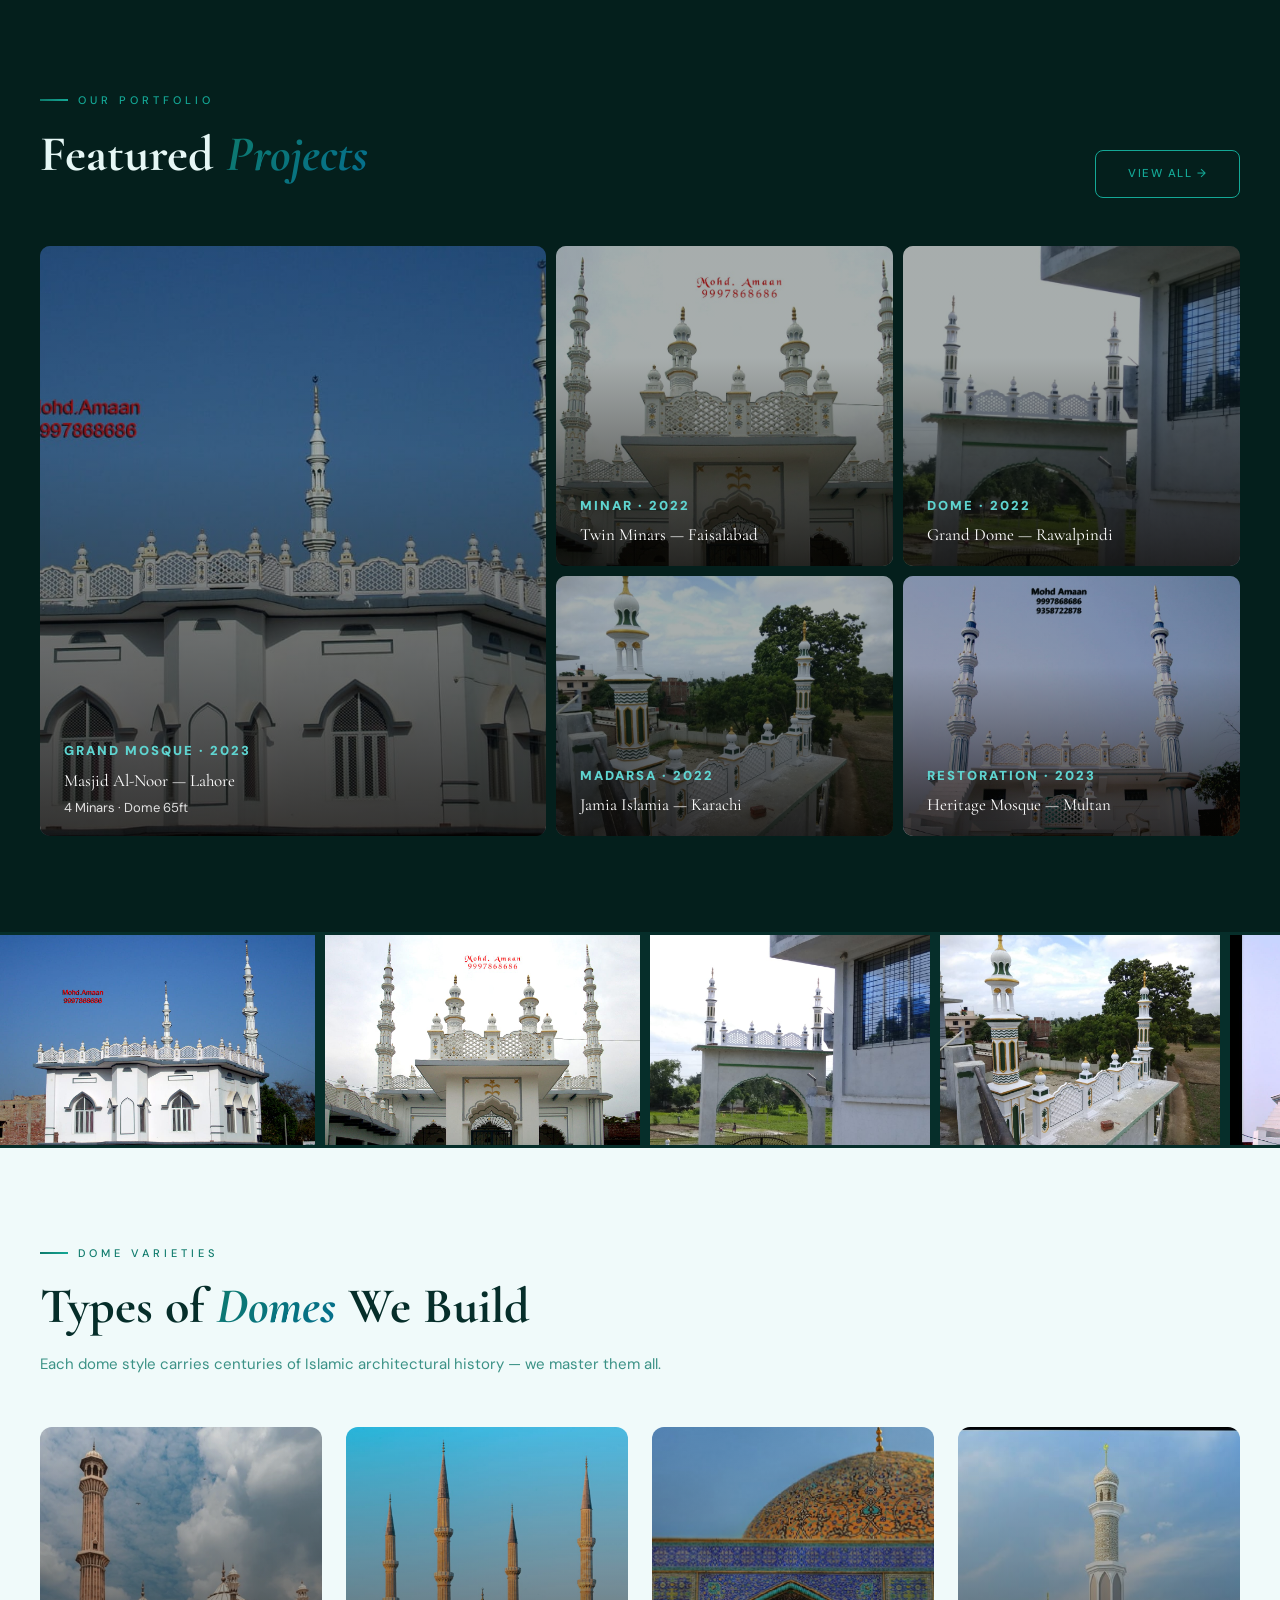
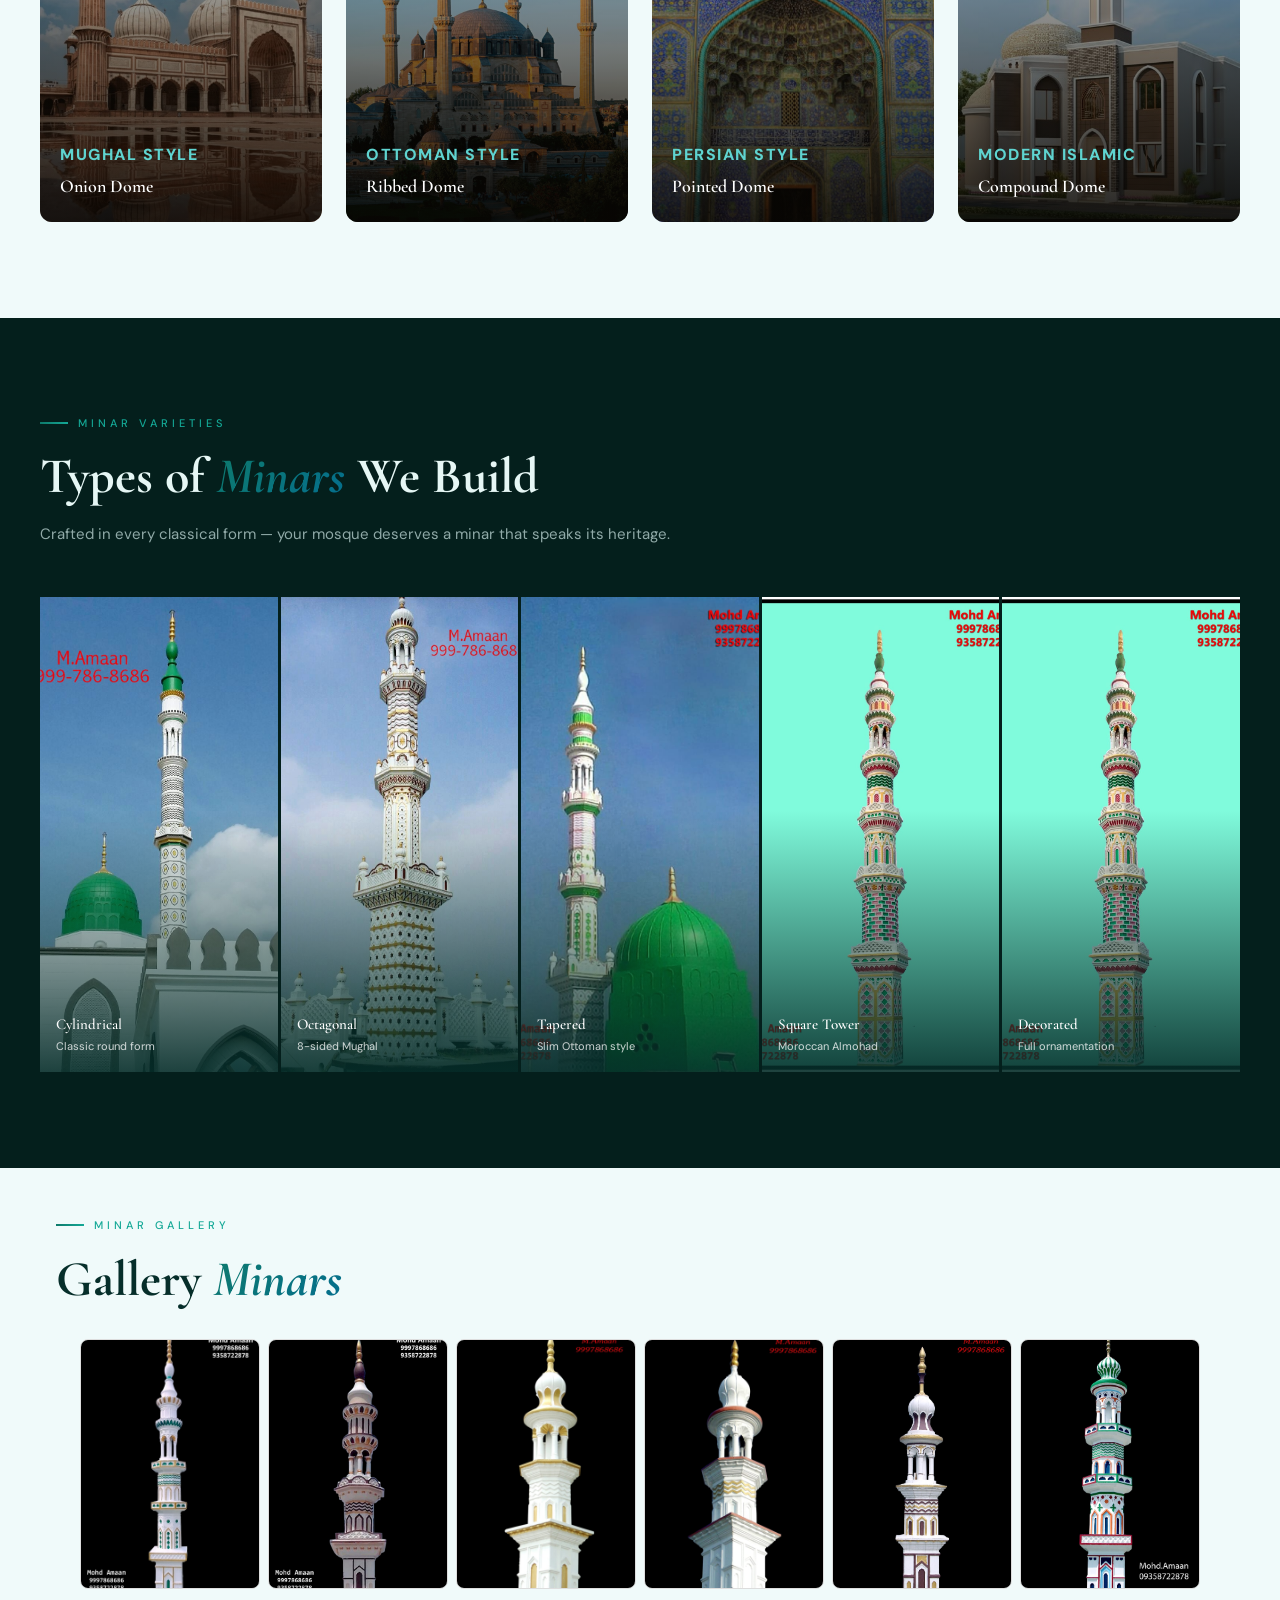
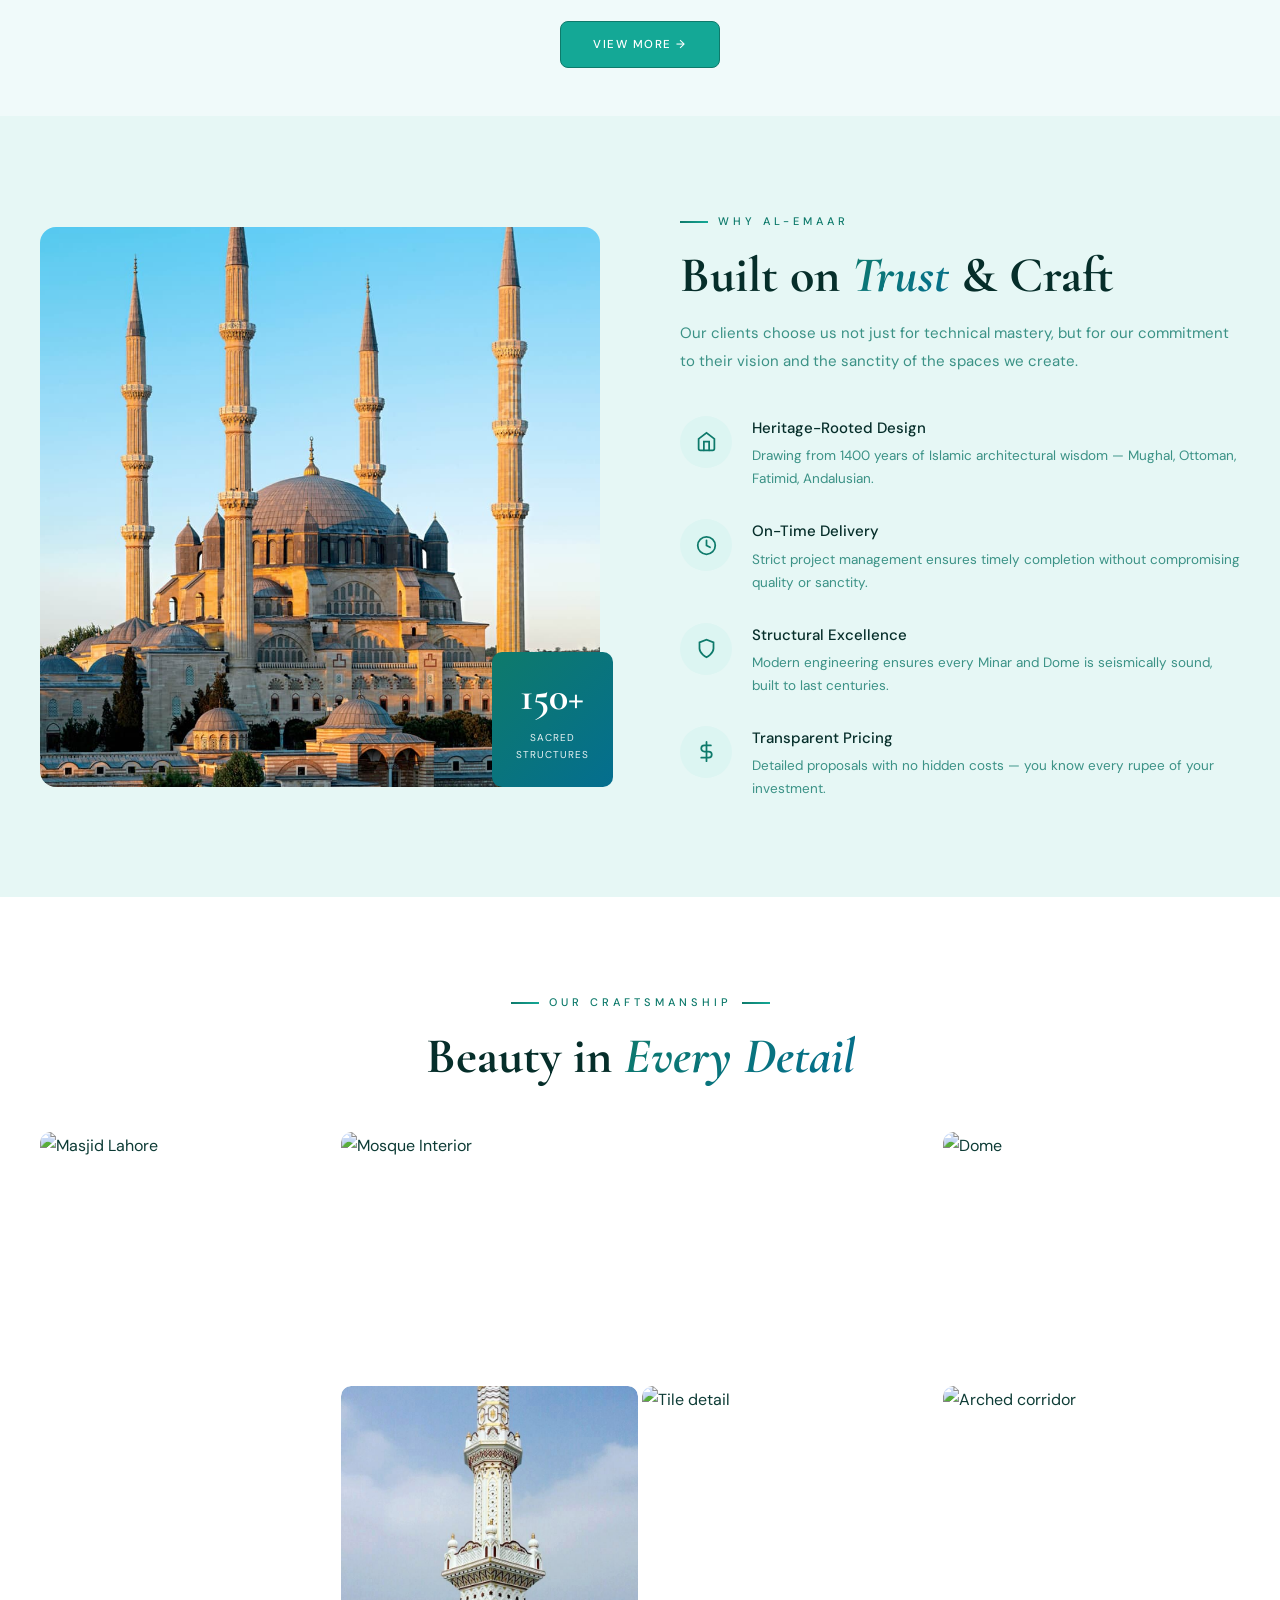
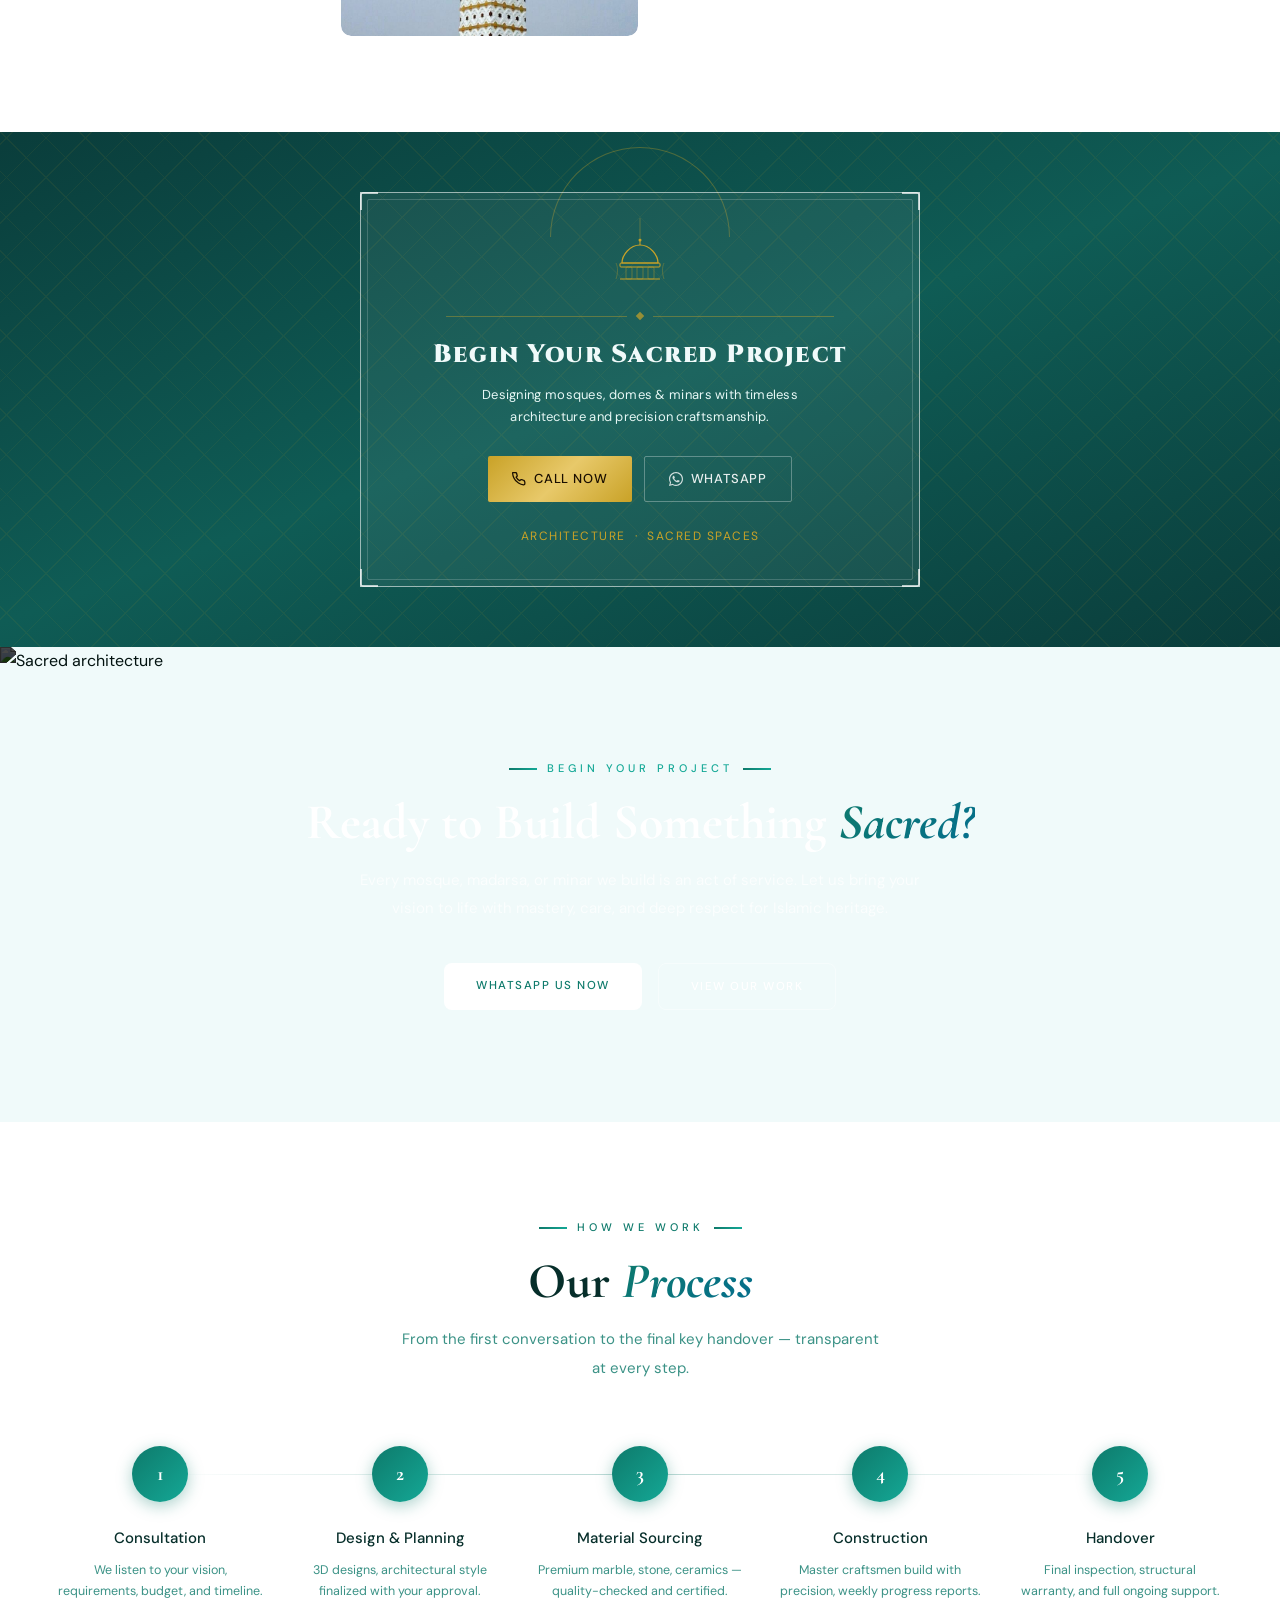
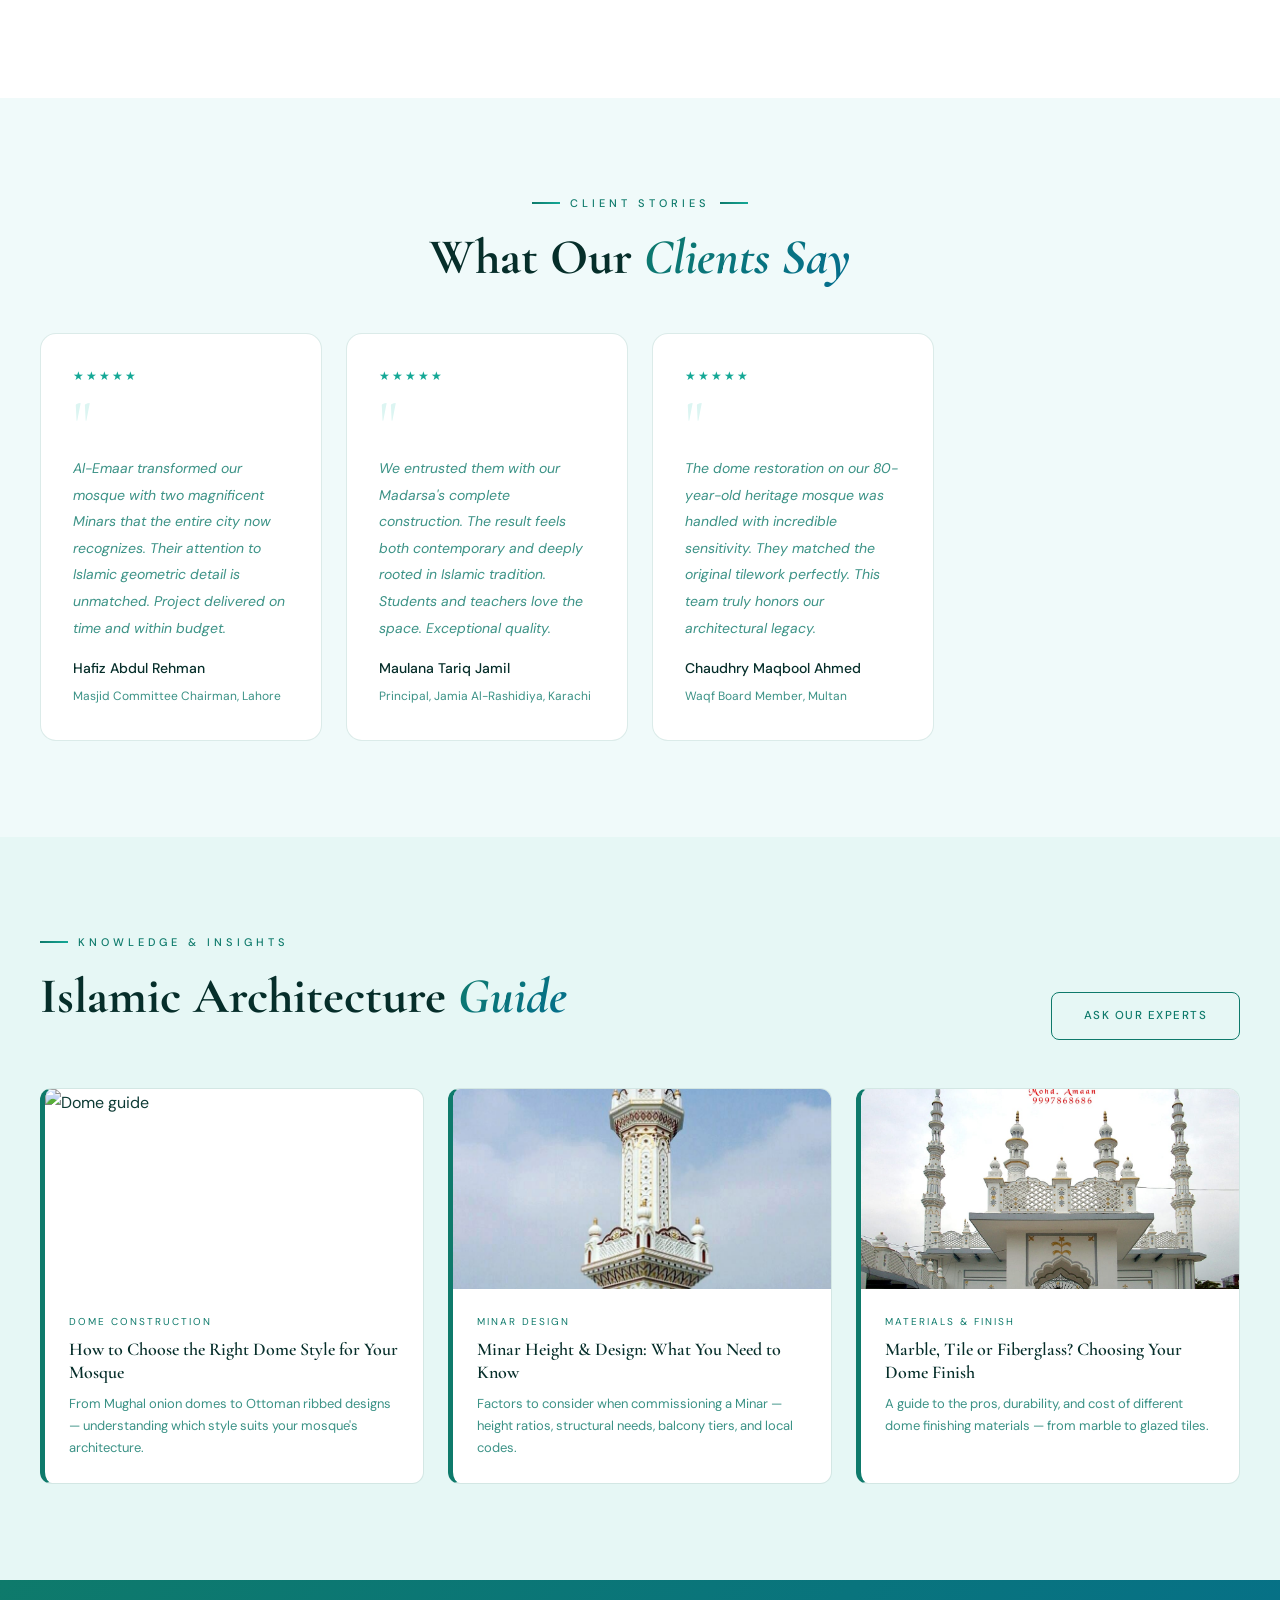
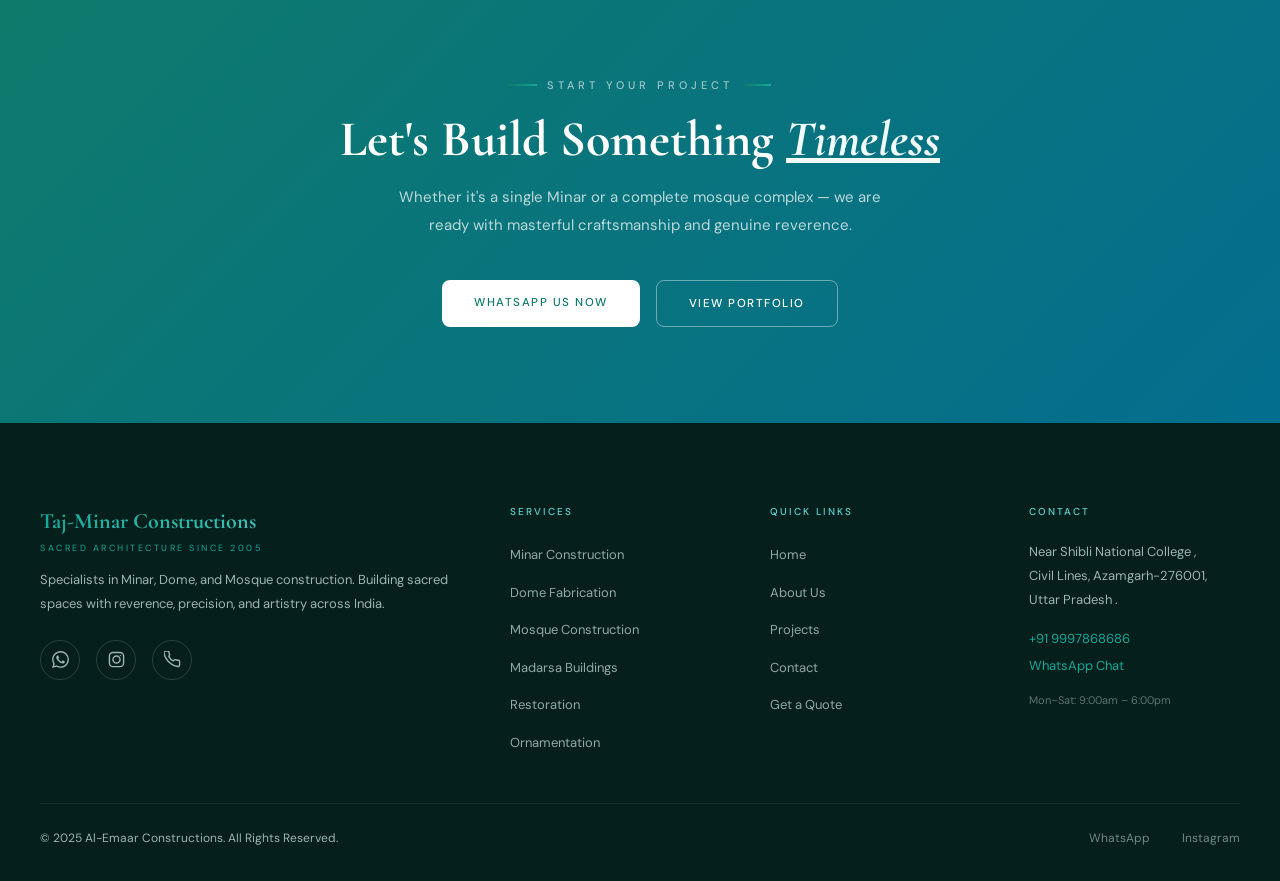
==== commit 8e3f9066: "update changes" ====
--- a/index.html
+++ b/index.html
@@ -15,12 +15,9 @@
 <body>
 
   <!-- WhatsApp Float -->
-  <a href="https://wa.me/9997868686?text=Assalamu%20Alaikum!%20I%20am%20interested%20in%20your%20construction%20services."
+  <a href="https://api.whatsapp.com/send/?phone=919997868686&text=Assalamu+Alaikum%21+I+am+interested+in+your+construction+services.&type=phone_number&app_absent=0"
     target="_blank" class="wa-float">
-    <svg width="28" height="28" viewBox="0 0 24 24" fill="white">
-      <path
-        d="M17.472 14.382c-.297-.149-1.758-.867-2.03-.967-.273-.099-.471-.148-.67.15-.197.297-.767.966-.94 1.164-.173.199-.347.223-.644.075-.297-.15-1.255-.463-2.39-1.475-.883-.788-1.48-1.761-1.653-2.059-.173-.297-.018-.458.13-.606.134-.133.298-.347.446-.52.149-.174.198-.298.298-.497.099-.198.05-.371-.025-.52-.075-.149-.669-1.612-.916-2.207-.242-.579-.487-.5-.669-.51-.173-.008-.371-.01-.57-.01-.198 0-.52.074-.792.372-.272.297-1.04 1.016-1.04 2.479 0 1.462 1.065 2.875 1.213 3.074.149.198 2.096 3.2 5.077 4.487.709.306 1.262.489 1.694.625.712.227 1.36.195 1.871.118.571-.085 1.758-.719 2.006-1.413.248-.694.248-1.289.173-1.413-.074-.124-.272-.198-.57-.347m-5.421 7.403h-.004a9.87 9.87 0 01-5.031-1.378l-.361-.214-3.741.982.998-3.648-.235-.374a9.86 9.86 0 01-1.51-5.26c.001-5.45 4.436-9.884 9.888-9.884 2.64 0 5.122 1.03 6.988 2.898a9.825 9.825 0 012.893 6.994c-.003 5.45-4.437 9.884-9.885 9.884m8.413-18.297A11.815 11.815 0 0012.05 0C5.495 0 .16 5.335.157 11.892c0 2.096.547 4.142 1.588 5.945L.057 24l6.305-1.654a11.882 11.882 0 005.683 1.448h.005c6.554 0 11.89-5.335 11.893-11.893a11.821 11.821 0 00-3.48-8.413z" />
-    </svg>
+    <i class="ri-whatsapp-line" style="font-size: 2rem;"></i>
   </a>
 
   <button id="scrollTop" onclick="window.scrollTo({top:0,behavior:'smooth'})">
@@ -70,7 +67,7 @@
         blending timeless Islamic heritage with modern engineering excellence.</p>
       <div class="ha">
         <a href="projects.html" class="btn-primary">View Our Portfolio</a>
-        <a href="https://wa.me/9997868686?text=Assalamu%20Alaikum!%20I%20need%20a%20free%20consultation."
+        <a href="https://wa.me/919997868686?text=Assalamu%20Alaikum!%20I%20need%20a%20free%20consultation."
           target="_blank" class="btn-outline" style="color:white;border-color:rgba(255,255,255,0.45);">Free
           Consultation</a>
       </div>
@@ -131,7 +128,7 @@
           </div>
           <div style="margin-top:2.5rem;display:flex;gap:1rem;flex-wrap:wrap;">
             <a href="services.html" class="btn-primary">Our Services</a>
-            <a href="https://wa.me/9997868686" target="_blank" class="btn-outline">WhatsApp Us</a>
+            <a href="https://wa.me/919997868686" target="_blank" class="btn-outline">WhatsApp Us</a>
           </div>
         </div>
       </div>
@@ -156,7 +153,7 @@
             <div class="sct">Minar Construction</div>
             <div class="scd">Octagonal, cylindrical, tapered or fluted minars with ornate balconies, geometric bands,
               and crescent finials. Heights 20ft–200ft.</div>
-            <a href="https://wa.me/9997868686?text=Assalamu%20Alaikum!%20I%20need%20a%20free%20consultation."
+            <a href="https://wa.me/919997868686?text=Assalamu%20Alaikum!%20I%20need%20a%20free%20consultation."
               target="_blank" class="btn-outline">Contact
               Now <i class="ri-arrow-right-circle-line"></i> </a>
           </div>
@@ -170,7 +167,7 @@
             <div class="sct">Dome Fabrication</div>
             <div class="scd">Onion domes to ribbed Ottoman and Persian domes — in RCC, steel or fiberglass, finished
               with mosaic tiles, copper or marble cladding.</div>
-            <a href="https://wa.me/9997868686?text=Assalamu%20Alaikum!%20I%20need%20a%20free%20consultation."
+            <a href="https://wa.me/919997868686?text=Assalamu%20Alaikum!%20I%20need%20a%20free%20consultation."
               target="_blank" class="btn-outline">Contact
               Now <i class="ri-arrow-right-circle-line"></i> </a>
           </div>
@@ -183,7 +180,7 @@
             <div class="sct">Mosque Construction</div>
             <div class="scd">Complete mosque construction from architectural design to calligraphic details. Prayer
               halls, wudu areas, minarets, and domes included.</div>
-            <a href="https://wa.me/9997868686?text=Assalamu%20Alaikum!%20I%20need%20a%20free%20consultation."
+            <a href="https://wa.me/919997868686?text=Assalamu%20Alaikum!%20I%20need%20a%20free%20consultation."
               target="_blank" class="btn-outline">Contact
               Now <i class="ri-arrow-right-circle-line"></i> </a>
           </div>
@@ -196,7 +193,7 @@
             <div class="sct">Madarsa Buildings</div>
             <div class="scd">Purpose-built Islamic educational institutions with traditional arched corridors, central
               courtyards, study halls, and residential blocks.</div>
-            <a href="https://wa.me/9997868686?text=Assalamu%20Alaikum!%20I%20need%20a%20free%20consultation."
+            <a href="https://wa.me/919997868686?text=Assalamu%20Alaikum!%20I%20need%20a%20free%20consultation."
               target="_blank" class="btn-outline">Contact
               Now <i class="ri-arrow-right-circle-line"></i> </a>
           </div>
@@ -209,7 +206,7 @@
             <div class="sct">Renovation & Restoration</div>
             <div class="scd">Breathing new life into heritage mosques — structural restoration, dome repair, minar
               reinforcement, calligraphy revival and upgrades.</div>
-            <a href="https://wa.me/9997868686?text=Assalamu%20Alaikum!%20I%20need%20a%20free%20consultation."
+            <a href="https://wa.me/919997868686?text=Assalamu%20Alaikum!%20I%20need%20a%20free%20consultation."
               target="_blank" class="btn-outline">Contact
               Now <i class="ri-arrow-right-circle-line"></i> </a>
           </div>
@@ -222,7 +219,7 @@
             <div class="sct">Islamic Ornamentation</div>
             <div class="scd">Geometric Arabesques, Muqarnas, Zellij tile mosaic, calligraphic panels, jali screens, and
               hand-carved plasterwork — art in every surface.</div>
-            <a href="https://wa.me/9997868686?text=Assalamu%20Alaikum!%20I%20need%20a%20free%20consultation."
+            <a href="https://wa.me/919997868686?text=Assalamu%20Alaikum!%20I%20need%20a%20free%20consultation."
               target="_blank" class="btn-outline">Contact
               Now <i class="ri-arrow-right-circle-line"></i> </a>
           </div>
@@ -592,7 +589,7 @@
             </svg>
             Call Now
           </a>
-          <a href="https://api.whatsapp.com/send/?phone=9997868686&text=Assalamu+Alaikum%21+I+need+a+free+consultation.&type=phone_number&app_absent=0"
+          <a href="https://api.whatsapp.com/send/?phone=919997868686&text=Assalamu+Alaikum%21+I+need+a+free+consultation.&type=phone_number&app_absent=0"
             target="_blank" class="btn-link btn-wa">
             <svg width="14" height="14" viewBox="0 0 24 24" fill="rgba(255,255,255,0.8)">
               <path
@@ -621,7 +618,7 @@
         mosque, madarsa, or minar we build is an act of service. Let us bring your vision to life with mastery, care,
         and deep respect for Islamic heritage.</p>
       <div style="display:flex;gap:1rem;justify-content:center;flex-wrap:wrap;">
-        <a href="https://wa.me/9997868686?text=Assalamu%20Alaikum!%20I%20want%20to%20start%20a%20project."
+        <a href="https://wa.me/919997868686?text=Assalamu%20Alaikum!%20I%20want%20to%20start%20a%20project."
           target="_blank" class="btn-white">WhatsApp Us Now</a>
         <a href="projects.html" class="btn-outline" style="color:white;border-color:rgba(255,255,255,0.4);">View Our
           Work</a>
@@ -708,7 +705,7 @@
           <div class="sl">Knowledge & Insights</div>
           <h2 class="st">Islamic Architecture <em>Guide</em></h2>
         </div>
-        <a href="https://wa.me/923001234567" target="_blank" class="btn-outline">Ask Our Experts</a>
+        <a href="https://wa.me/919997868686" target="_blank" class="btn-outline">Ask Our Experts</a>
       </div>
       <div class="ing">
         <div class="inc">
@@ -755,7 +752,7 @@
         it's a single Minar or a complete mosque complex — we are ready with masterful craftsmanship and genuine
         reverence.</p>
       <div style="display:flex;gap:1rem;justify-content:center;flex-wrap:wrap;">
-        <a href="https://wa.me/9997868686?text=Assalamu%20Alaikum!%20I%20want%20to%20discuss%20a%20project."
+        <a href="https://wa.me/919997868686?text=Assalamu%20Alaikum!%20I%20want%20to%20discuss%20a%20project."
           target="_blank" class="btn-white">WhatsApp Us Now</a>
         <a href="projects.html" class="btn-outline" style="color:white;border-color:rgba(255,255,255,0.4);">View
           Portfolio</a>
@@ -777,21 +774,21 @@
           precision, and artistry across India.</div>
         <div class="sis" style="margin-top:1.5rem;">
           <a href="https://wa.me/9997868686" target="_blank" class="si2">
-            <svg width="17" height="17" viewBox="0 0 24 24"
-              fill="currentColor">
+            <svg width="17" height="17" viewBox="0 0 24 24" fill="currentColor">
               <path
                 d="M17.472 14.382c-.297-.149-1.758-.867-2.03-.967-.273-.099-.471-.148-.67.15-.197.297-.767.966-.94 1.164-.173.199-.347.223-.644.075-.297-.15-1.255-.463-2.39-1.475-.883-.788-1.48-1.761-1.653-2.059-.173-.297-.018-.458.13-.606.134-.133.298-.347.446-.52.149-.174.198-.298.298-.497.099-.198.05-.371-.025-.52-.075-.149-.669-1.612-.916-2.207-.242-.579-.487-.5-.669-.51-.173-.008-.371-.01-.57-.01-.198 0-.52.074-.792.372-.272.297-1.04 1.016-1.04 2.479 0 1.462 1.065 2.875 1.213 3.074.149.198 2.096 3.2 5.077 4.487.709.306 1.262.489 1.694.625.712.227 1.36.195 1.871.118.571-.085 1.758-.719 2.006-1.413.248-.694.248-1.289.173-1.413-.074-.124-.272-.198-.57-.347m-5.421 7.403h-.004a9.87 9.87 0 01-5.031-1.378l-.361-.214-3.741.982.998-3.648-.235-.374a9.86 9.86 0 01-1.51-5.26c.001-5.45 4.436-9.884 9.888-9.884 2.64 0 5.122 1.03 6.988 2.898a9.825 9.825 0 012.893 6.994c-.003 5.45-4.437 9.884-9.885 9.884m8.413-18.297A11.815 11.815 0 0012.05 0C5.495 0 .16 5.335.157 11.892c0 2.096.547 4.142 1.588 5.945L.057 24l6.305-1.654a11.882 11.882 0 005.683 1.448h.005c6.554 0 11.89-5.335 11.893-11.893a11.821 11.821 0 00-3.48-8.413z" />
             </svg></a>
-          <a href="https://www.instagram.com/masjid_ki_minar?utm_source=qr&igsh=MTRmNnN5NXRyYTBpNw==" target="_blank" class="si2">
-            <svg width="17" height="17"
-              viewBox="0 0 24 24" fill="none" stroke="currentColor" stroke-width="2" stroke-linecap="round">
+          <a href="https://www.instagram.com/masjid_ki_minar?utm_source=qr&igsh=MTRmNnN5NXRyYTBpNw==" target="_blank"
+            class="si2">
+            <svg width="17" height="17" viewBox="0 0 24 24" fill="none" stroke="currentColor" stroke-width="2"
+              stroke-linecap="round">
               <rect x="2" y="2" width="20" height="20" rx="5" />
               <circle cx="12" cy="12" r="5" />
               <circle cx="17.5" cy="6.5" r="1" fill="currentColor" stroke="none" />
             </svg></a>
           <a href="tel:+919997868686" class="si2">
-            <svg width="17" height="17" viewBox="0 0 24 24" fill="none"
-              stroke="currentColor" stroke-width="2" stroke-linecap="round">
+            <svg width="17" height="17" viewBox="0 0 24 24" fill="none" stroke="currentColor" stroke-width="2"
+              stroke-linecap="round">
               <path
                 d="M22 16.92v3a2 2 0 01-2.18 2 19.79 19.79 0 01-8.63-3.07A19.5 19.5 0 013.07 10.8a19.79 19.79 0 01-3.07-8.68A2 2 0 012 0h3a2 2 0 012 1.72c.127.96.361 1.903.7 2.81a2 2 0 01-.45 2.11L6.91 7.91a16 16 0 006.16 6.16l1.27-1.27a2 2 0 012.11-.45c.907.339 1.85.573 2.81.7A2 2 0 0122 14.92z" />
             </svg></a>
@@ -822,7 +819,8 @@
         <!-- , ,  -->
         <div class="fh">Contact</div>
         <p style="font-size:13px;line-height:1.85;">Near Shibli National College ,<br>Civil Lines, Azamgarh-276001,
-          <br> Uttar Pradesh .</p>
+          <br> Uttar Pradesh .
+        </p>
         <p style="margin-top:0.75rem;"><a href="tel:+919997868686"
             style="color:var(--gold-light);text-decoration:none;font-size:13px;">+91 9997868686</a></p>
         <p><a href="https://wa.me/9997868686"
